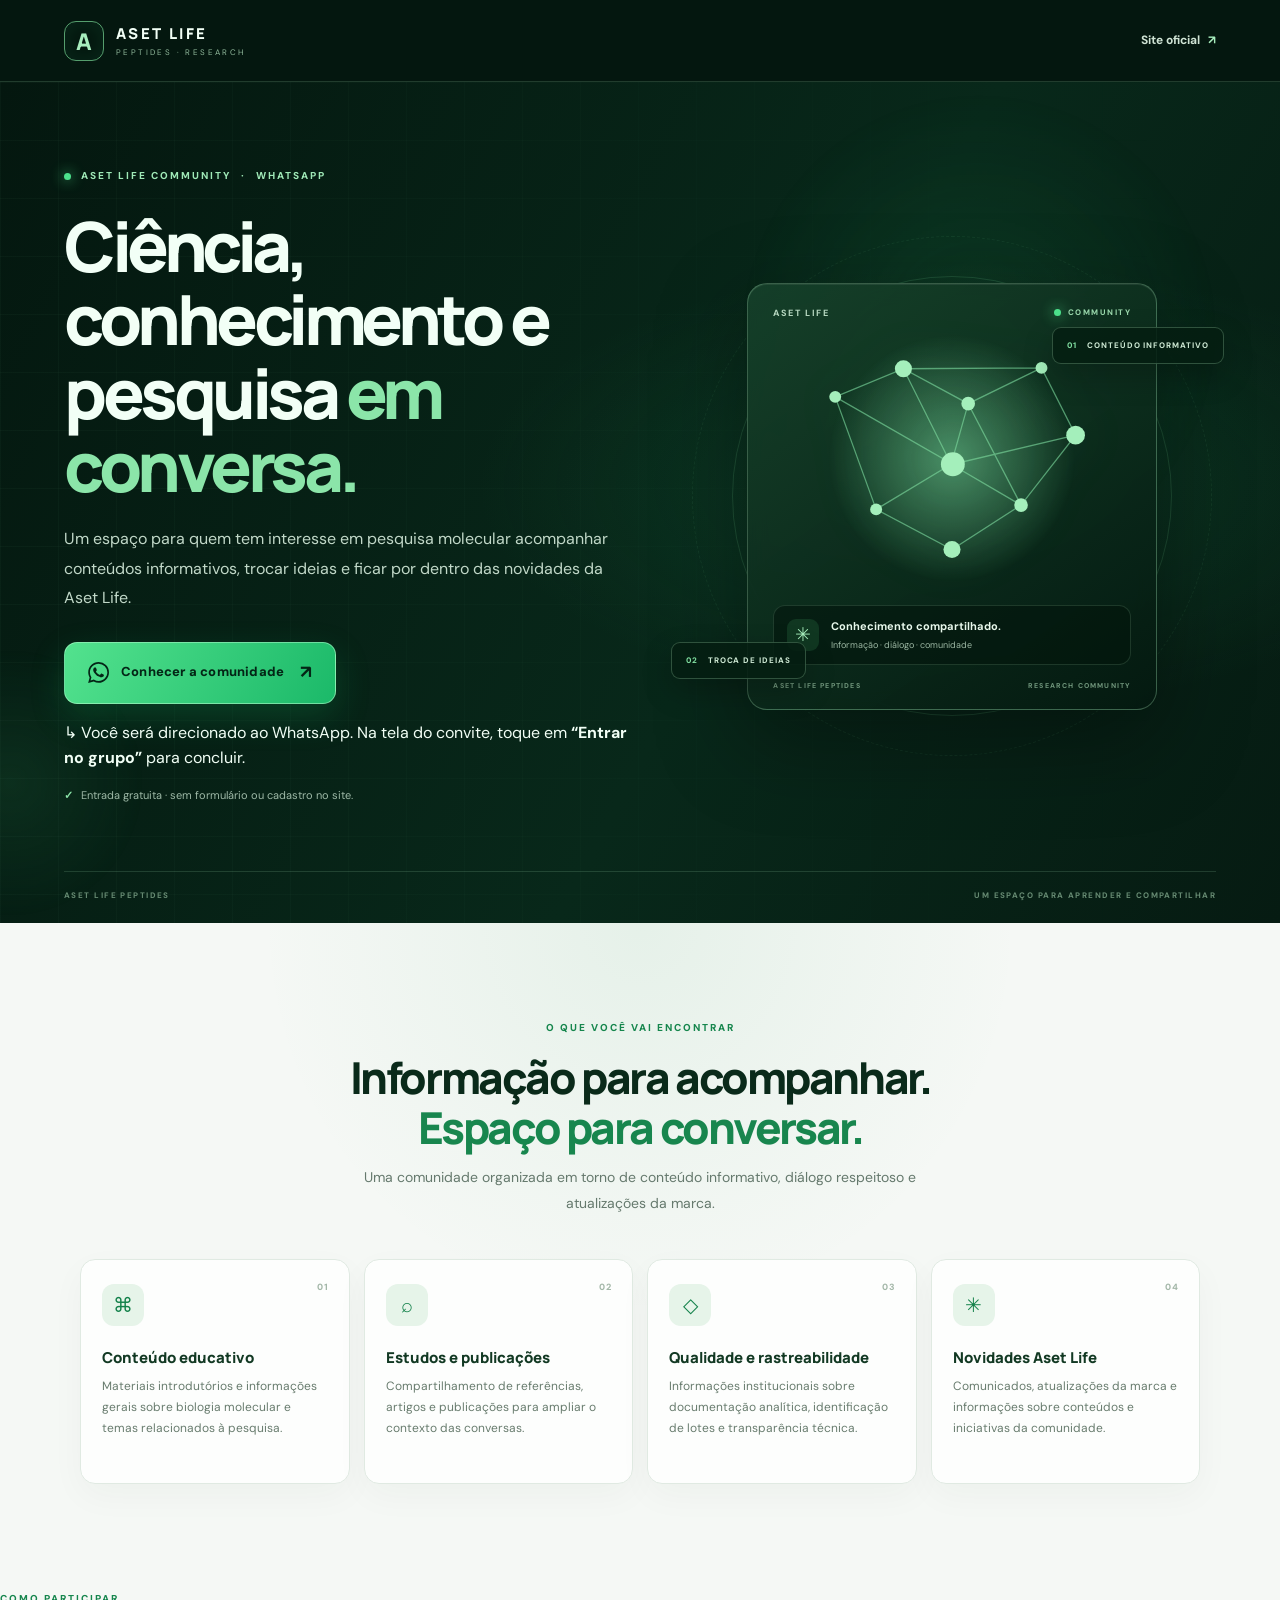
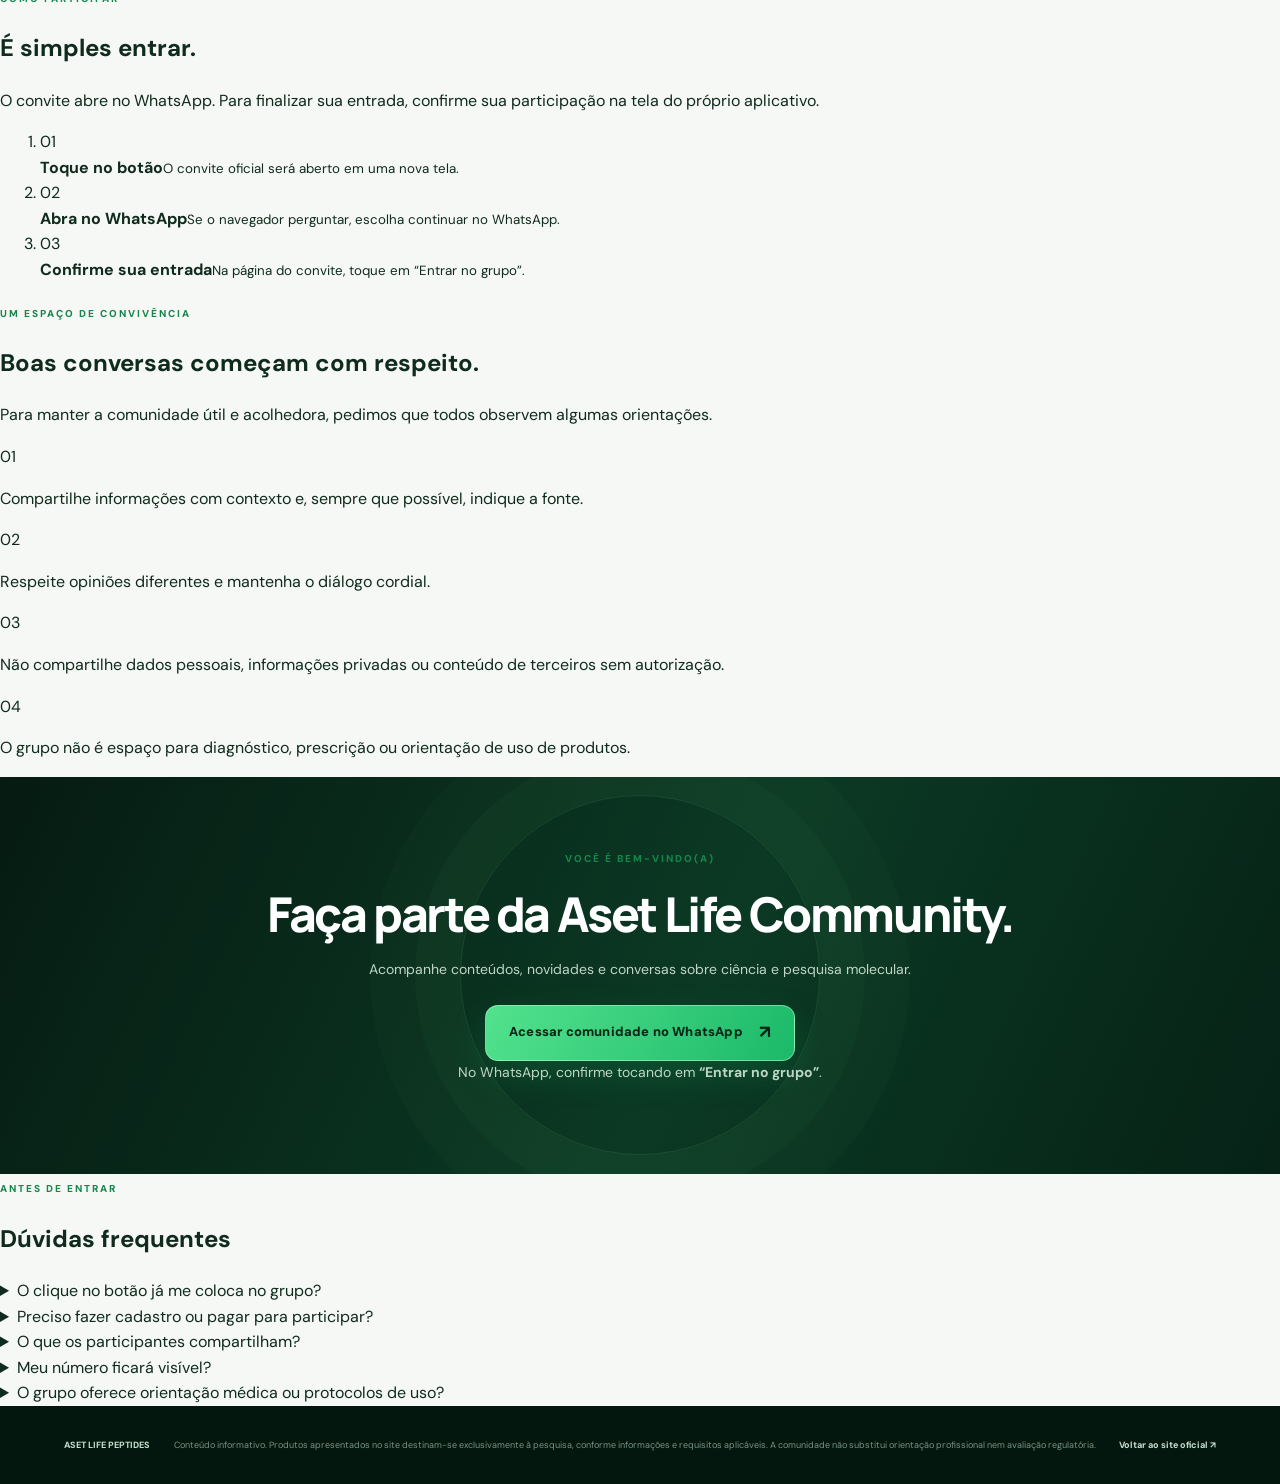
==== grupo/index.html @ fe3d904a "Improve community landing page conversion and tracking" ====
<!doctype html>
<html lang="pt-BR">
<head>
  <meta charset="utf-8">
  <meta name="viewport" content="width=device-width, initial-scale=1, viewport-fit=cover">
  <meta name="theme-color" content="#061b12">
  <meta name="description" content="Participe da Aset Life Community no WhatsApp: conteúdos informativos, conversas sobre pesquisa molecular e novidades institucionais.">
  <meta name="robots" content="index,follow">
  <link rel="canonical" href="https://asetlife.com/grupo/">
  <meta property="og:type" content="website">
  <meta property="og:locale" content="pt_BR">
  <meta property="og:site_name" content="Aset Life Peptides">
  <meta property="og:title" content="Aset Life Community | Ciência e pesquisa em conversa">
  <meta property="og:description" content="Um espaço para acompanhar conteúdos informativos, conversar sobre pesquisa molecular e conhecer as novidades da Aset Life.">
  <meta property="og:url" content="https://asetlife.com/grupo/">
  <meta name="twitter:card" content="summary">
  <title>Aset Life Community | Grupo oficial no WhatsApp</title>
  <link rel="stylesheet" href="../assets/css/group-landing.css?v=cro-2">
  <!-- TikTok Pixel -->
  <script>
  !function (w, d, t) {
    w.TiktokAnalyticsObject=t;var ttq=w[t]=w[t]||[];ttq.methods=["page","track","identify","instances","debug","on","off","once","ready","alias","group","enableCookie","disableCookie","holdConsent","revokeConsent","grantConsent"],ttq.setAndDefer=function(t,e){t[e]=function(){t.push([e].concat(Array.prototype.slice.call(arguments,0)))}};for(var i=0;i<ttq.methods.length;i++)ttq.setAndDefer(ttq,ttq.methods[i]);ttq.instance=function(t){for(var e=ttq._i[t]||[],n=0;n<ttq.methods.length;n++)ttq.setAndDefer(e,ttq.methods[n]);return e},ttq.load=function(e,n){var r="https://analytics.tiktok.com/i18n/pixel/events.js",o=n&&n.partner;ttq._i=ttq._i||{},ttq._i[e]=[],ttq._i[e]._u=r,ttq._t=ttq._t||{},ttq._t[e]=+new Date,ttq._o=ttq._o||{},ttq._o[e]=n||{};n=document.createElement("script");n.type="text/javascript",n.async=!0,n.src=r+"?sdkid="+e+"&lib="+t;e=document.getElementsByTagName("script")[0];e.parentNode.insertBefore(n,e)};
    ttq.load('DBT73U3C77UFHI4PMCQG');
    ttq.page();
  }(window, document, 'ttq');
  </script>
</head>
<body>
  <header class="site-header">
    <a class="brand" href="/" aria-label="Aset Life Peptides — página inicial">
      <span class="brand-symbol" aria-hidden="true">A</span>
      <span class="brand-copy"><strong>ASET LIFE</strong><small>PEPTIDES · RESEARCH</small></span>
    </a>
    <a class="header-link" href="/">Site oficial <span aria-hidden="true">↗</span></a>
  </header>

  <main>
    <section class="hero" aria-labelledby="hero-title">
      <div class="ambient ambient-one" aria-hidden="true"></div>
      <div class="ambient ambient-two" aria-hidden="true"></div>
      <div class="hero-grid">
        <div class="hero-copy">
          <div class="eyebrow"><span class="live-dot" aria-hidden="true"></span> ASET LIFE COMMUNITY <span class="eyebrow-divider">·</span> WHATSAPP</div>
          <h1 id="hero-title">Ciência, conhecimento e pesquisa <em>em conversa.</em></h1>
          <p class="hero-lead">Um espaço para quem tem interesse em pesquisa molecular acompanhar conteúdos informativos, trocar ideias e ficar por dentro das novidades da Aset Life.</p>
          <a class="join-button" href="https://chat.whatsapp.com/CqtXmCy8VZF9S1is3TGZYo" target="_blank" rel="noopener noreferrer" data-whatsapp-cta="hero">
            <svg viewBox="0 0 24 24" aria-hidden="true"><path d="M20.52 3.48A11.8 11.8 0 0 0 12.13 0C5.6 0 .28 5.3.28 11.83c0 2.08.55 4.1 1.6 5.9L.17 24l6.43-1.68a11.9 11.9 0 0 0 5.52 1.4h.01c6.53 0 11.85-5.31 11.85-11.84 0-3.17-1.23-6.15-3.46-8.4ZM12.13 21.7a9.9 9.9 0 0 1-5.04-1.38l-.36-.21-3.81 1 1.02-3.72-.24-.38a9.84 9.84 0 0 1-1.51-5.18c0-5.48 4.46-9.94 9.95-9.94a9.88 9.88 0 0 1 7.04 2.92 9.88 9.88 0 0 1 2.91 7.04c0 5.48-4.46 9.95-9.96 9.95Zm5.46-7.45c-.3-.15-1.78-.88-2.06-.98-.28-.1-.48-.15-.68.15-.2.3-.78.98-.96 1.18-.18.2-.35.22-.65.07-.3-.15-1.27-.47-2.42-1.5-.9-.8-1.5-1.78-1.68-2.08-.17-.3-.02-.46.13-.61.13-.13.3-.35.45-.52.15-.18.2-.3.3-.5.1-.2.05-.38-.03-.53-.08-.15-.68-1.63-.93-2.23-.25-.58-.5-.5-.68-.5h-.58c-.2 0-.53.07-.8.37-.28.3-1.05 1.03-1.05 2.5s1.08 2.9 1.23 3.1c.15.2 2.12 3.24 5.14 4.54.72.31 1.28.5 1.72.64.72.23 1.37.2 1.89.12.58-.09 1.78-.73 2.03-1.43.25-.7.25-1.3.18-1.43-.08-.13-.28-.2-.58-.35Z"/></svg>
            Conhecer a comunidade <span class="button-arrow" aria-hidden="true">↗</span>
          </a>
          <p class="cta-helper"><span aria-hidden="true">↳</span> Você será direcionado ao WhatsApp. Na tela do convite, toque em <strong>“Entrar no grupo”</strong> para concluir.</p>
          <div class="privacy-note"><span aria-hidden="true">✓</span> Entrada gratuita · sem formulário ou cadastro no site.</div>
        </div>
        <div class="hero-art" aria-hidden="true">
          <div class="orbit orbit-a"></div><div class="orbit orbit-b"></div>
          <div class="art-card">
            <div class="art-top"><span>ASET LIFE</span><span class="art-status"><i></i> COMMUNITY</span></div>
            <div class="molecule-art">
              <svg viewBox="0 0 420 330">
                <defs><radialGradient id="glow"><stop offset="0" stop-color="#83e6a7" stop-opacity=".5"/><stop offset="1" stop-color="#83e6a7" stop-opacity="0"/></radialGradient></defs>
                <circle cx="210" cy="160" r="145" fill="url(#glow)"/>
                <g stroke="#7fdba0" stroke-opacity=".62" stroke-width="1.5" fill="none"><path d="M73 88 153 55 229 96 315 54 355 133 291 215 210 267 121 220 73 88M153 55l56 112 20-71 62 119M73 88l138 79 144-34M121 220l88-53 82 48M153 55l162-1"/></g>
                <g fill="#a4efbb"><circle cx="73" cy="88" r="7"/><circle cx="153" cy="55" r="10"/><circle cx="229" cy="96" r="8"/><circle cx="315" cy="54" r="7"/><circle cx="355" cy="133" r="11"/><circle cx="291" cy="215" r="8"/><circle cx="210" cy="267" r="10"/><circle cx="121" cy="220" r="7"/><circle cx="211" cy="167" r="14"/></g>
              </svg>
            </div>
            <div class="art-message"><span class="message-icon">✳</span><div><strong>Conhecimento compartilhado.</strong><small>Informação · diálogo · comunidade</small></div></div>
            <div class="art-footer"><span>ASET LIFE PEPTIDES</span><span>RESEARCH COMMUNITY</span></div>
          </div>
          <div class="floating-tag tag-top"><span>01</span> CONTEÚDO INFORMATIVO</div>
          <div class="floating-tag tag-bottom"><span>02</span> TROCA DE IDEIAS</div>
        </div>
      </div>
      <div class="hero-bottom"><span>ASET LIFE PEPTIDES</span><span>UM ESPAÇO PARA APRENDER E COMPARTILHAR</span></div>
    </section>

    <section class="benefits" id="sobre-comunidade" aria-labelledby="benefits-title">
      <div class="section-heading">
        <span class="section-kicker">O QUE VOCÊ VAI ENCONTRAR</span>
        <h2 id="benefits-title">Informação para acompanhar. <em>Espaço para conversar.</em></h2>
        <p>Uma comunidade organizada em torno de conteúdo informativo, diálogo respeitoso e atualizações da marca.</p>
      </div>
      <div class="benefit-grid">
        <article class="benefit-card"><span class="benefit-number">01</span><div class="benefit-icon" aria-hidden="true">⌘</div><h3>Conteúdo educativo</h3><p>Materiais introdutórios e informações gerais sobre biologia molecular e temas relacionados à pesquisa.</p></article>
        <article class="benefit-card"><span class="benefit-number">02</span><div class="benefit-icon" aria-hidden="true">⌕</div><h3>Estudos e publicações</h3><p>Compartilhamento de referências, artigos e publicações para ampliar o contexto das conversas.</p></article>
        <article class="benefit-card"><span class="benefit-number">03</span><div class="benefit-icon" aria-hidden="true">◇</div><h3>Qualidade e rastreabilidade</h3><p>Informações institucionais sobre documentação analítica, identificação de lotes e transparência técnica.</p></article>
        <article class="benefit-card"><span class="benefit-number">04</span><div class="benefit-icon" aria-hidden="true">✳</div><h3>Novidades Aset Life</h3><p>Comunicados, atualizações da marca e informações sobre conteúdos e iniciativas da comunidade.</p></article>
      </div>
    </section>

    <section class="how-it-works" aria-labelledby="how-title">
      <div class="how-inner">
        <div class="how-copy">
          <span class="section-kicker">COMO PARTICIPAR</span>
          <h2 id="how-title">É simples entrar.</h2>
          <p>O convite abre no WhatsApp. Para finalizar sua entrada, confirme sua participação na tela do próprio aplicativo.</p>
        </div>
        <ol class="steps">
          <li><span>01</span><div><strong>Toque no botão</strong><small>O convite oficial será aberto em uma nova tela.</small></div></li>
          <li><span>02</span><div><strong>Abra no WhatsApp</strong><small>Se o navegador perguntar, escolha continuar no WhatsApp.</small></div></li>
          <li><span>03</span><div><strong>Confirme sua entrada</strong><small>Na página do convite, toque em “Entrar no grupo”.</small></div></li>
        </ol>
      </div>
    </section>

    <section class="community-guidelines" aria-labelledby="guidelines-title">
      <div class="guidelines-heading">
        <span class="section-kicker">UM ESPAÇO DE CONVIVÊNCIA</span>
        <h2 id="guidelines-title">Boas conversas começam com respeito.</h2>
        <p>Para manter a comunidade útil e acolhedora, pedimos que todos observem algumas orientações.</p>
      </div>
      <div class="guideline-list">
        <div><span>01</span><p>Compartilhe informações com contexto e, sempre que possível, indique a fonte.</p></div>
        <div><span>02</span><p>Respeite opiniões diferentes e mantenha o diálogo cordial.</p></div>
        <div><span>03</span><p>Não compartilhe dados pessoais, informações privadas ou conteúdo de terceiros sem autorização.</p></div>
        <div><span>04</span><p>O grupo não é espaço para diagnóstico, prescrição ou orientação de uso de produtos.</p></div>
      </div>
    </section>

    <section class="closing" aria-labelledby="closing-title">
      <div class="closing-orb" aria-hidden="true"></div>
      <div class="closing-content">
        <span class="section-kicker">VOCÊ É BEM-VINDO(A)</span>
        <h2 id="closing-title">Faça parte da Aset Life Community.</h2>
        <p>Acompanhe conteúdos, novidades e conversas sobre ciência e pesquisa molecular.</p>
        <a class="join-button join-button-secondary" href="https://chat.whatsapp.com/CqtXmCy8VZF9S1is3TGZYo" target="_blank" rel="noopener noreferrer" data-whatsapp-cta="closing">Acessar comunidade no WhatsApp <span class="button-arrow" aria-hidden="true">↗</span></a>
        <p class="cta-helper closing-helper">No WhatsApp, confirme tocando em <strong>“Entrar no grupo”</strong>.</p>
      </div>
    </section>

    <section class="faq" aria-labelledby="faq-title">
      <div class="faq-inner">
        <span class="section-kicker">ANTES DE ENTRAR</span>
        <h2 id="faq-title">Dúvidas frequentes</h2>
        <details><summary>O clique no botão já me coloca no grupo?</summary><p>Não. O botão abre o convite no WhatsApp. Para concluir, é necessário tocar em “Entrar no grupo” na tela do convite.</p></details>
        <details><summary>Preciso fazer cadastro ou pagar para participar?</summary><p>Não é necessário preencher formulário nesta página. O acesso ao grupo é gratuito; basta aceitar o convite diretamente no WhatsApp.</p></details>
        <details><summary>O que os participantes compartilham?</summary><p>O grupo é destinado a conteúdos informativos, referências e conversas gerais sobre pesquisa molecular, além de novidades institucionais da Aset Life.</p></details>
        <details><summary>Meu número ficará visível?</summary><p>Em grupos do WhatsApp, seu número de telefone pode ficar visível para outros participantes, conforme o funcionamento e as configurações de privacidade do próprio WhatsApp. Revise suas configurações antes de entrar.</p></details>
        <details><summary>O grupo oferece orientação médica ou protocolos de uso?</summary><p>Não. A comunidade tem finalidade informativa e não oferece diagnóstico, prescrição, recomendação de dose ou orientação para uso humano ou veterinário.</p></details>
      </div>
    </section>
  </main>

  <footer class="site-footer">
    <a class="footer-brand" href="/">ASET LIFE PEPTIDES</a>
    <p>Conteúdo informativo. Produtos apresentados no site destinam-se exclusivamente à pesquisa, conforme informações e requisitos aplicáveis. A comunidade não substitui orientação profissional nem avaliação regulatória.</p>
    <a href="/">Voltar ao site oficial ↗</a>
  </footer>

  <script>
  (function () {
    var communitySection = document.querySelector('.benefits');
    var viewContentSent = false;
    function sendViewContent() {
      if (viewContentSent) return;
      viewContentSent = true;
      if (window.ttq && typeof window.ttq.track === 'function') {
        window.ttq.track('ViewContent', { content_name: 'Aset Life Community', content_type: 'community' });
      }
    }
    if ('IntersectionObserver' in window && communitySection) {
      var observer = new IntersectionObserver(function (entries) {
        if (entries.some(function (entry) { return entry.isIntersecting; })) {
          sendViewContent();
          observer.disconnect();
        }
      }, { threshold: 0.15 });
      observer.observe(communitySection);
    } else {
      sendViewContent();
    }

    document.querySelectorAll('[data-whatsapp-cta]').forEach(function (link) {
      link.addEventListener('click', function () {
        if (window.ttq && typeof window.ttq.track === 'function') {
          var placement = link.getAttribute('data-whatsapp-cta') || 'unknown';
          var data = { content_name: 'Aset Life Community', content_type: 'community', button_placement: placement };
          window.ttq.track('ClickWhatsApp', data);
          window.ttq.track('OutboundWhatsApp', data);
          window.ttq.track('Contact', data);
        }
      });
    });
  }());
  </script>
</body>
</html>
---- assets/css/group-landing.css ----
@import url('https://fonts.googleapis.com/css2?family=DM+Sans:wght@400;500;600;700;800&family=Manrope:wght@400;500;600;700;800&display=swap');
:root{color-scheme:dark;--bg:#061b12;--bg2:#0a2b1c;--green:#38d17e;--mint:#a7edbd;--text:#f2fff6;--muted:#b2cbb9;--line:rgba(166,226,183,.18);--gold:#d6c58d}
*{box-sizing:border-box}html{scroll-behavior:smooth}body{margin:0;background:#f5f8f5;color:#102b1d;font-family:'DM Sans',Arial,sans-serif;line-height:1.6}.site-header{height:82px;padding:0 max(5vw,24px);display:flex;align-items:center;justify-content:space-between;background:#04170f;border-bottom:1px solid var(--line);position:relative;z-index:3}.brand{display:flex;align-items:center;gap:12px;color:#f2fff6;text-decoration:none}.brand-symbol{width:40px;height:40px;display:grid;place-items:center;border:1px solid rgba(130,230,160,.65);border-radius:12px;color:var(--mint);font:800 23px Manrope,sans-serif;box-shadow:inset 0 0 20px rgba(56,209,126,.1)}.brand-copy strong{display:block;font:800 15px Manrope,sans-serif;letter-spacing:.16em}.brand-copy small{display:block;margin-top:2px;color:#91b99c;font-size:8px;letter-spacing:.3em}.header-link{color:#d0e4d5;text-decoration:none;font-size:12px;font-weight:700}.header-link span{color:var(--mint);margin-left:5px}.hero{position:relative;overflow:hidden;background:radial-gradient(ellipse at 76% 48%,rgba(25,112,68,.26),transparent 36%),linear-gradient(118deg,#04170f 0%,#08281a 58%,#061b12 100%);color:var(--text);padding:74px max(5vw,24px) 22px;isolation:isolate}.hero:before{content:"";position:absolute;inset:0;background-image:linear-gradient(rgba(148,222,170,.035) 1px,transparent 1px),linear-gradient(90deg,rgba(148,222,170,.035) 1px,transparent 1px);background-size:58px 58px;mask-image:linear-gradient(90deg,black,transparent 95%);z-index:-1}.ambient{position:absolute;border-radius:50%;filter:blur(1px);pointer-events:none;z-index:-1}.ambient-one{width:500px;height:500px;right:4%;top:0;background:radial-gradient(circle,rgba(43,183,104,.12),transparent 68%)}.ambient-two{width:280px;height:280px;left:-130px;bottom:0;background:radial-gradient(circle,rgba(62,177,110,.12),transparent 68%)}.hero-grid{width:min(1180px,100%);margin:auto;display:grid;grid-template-columns:1.05fr .95fr;gap:42px;align-items:center;min-height:535px}.hero-copy{padding:12px 0 32px;max-width:630px}.eyebrow,.section-kicker{font-size:10px;font-weight:800;letter-spacing:.2em;color:#9fe9b7}.eyebrow{display:flex;align-items:center;gap:10px}.live-dot,.art-status i{width:7px;height:7px;border-radius:50%;background:#4de18c;box-shadow:0 0 13px #4de18c}.hero h1{font:800 clamp(43px,5.4vw,70px)/1.06 Manrope,sans-serif;letter-spacing:-.065em;margin:25px 0 22px;max-width:650px}.hero h1 em,.section-heading h2 em{color:#8be5a9;font-style:normal}.hero-lead{max-width:570px;color:#c1d8c8;font-size:16px;line-height:1.85;margin:0 0 29px}.join-button{display:inline-flex;align-items:center;justify-content:center;gap:12px;min-height:62px;padding:0 23px;border:1px solid rgba(190,255,211,.5);border-radius:13px;background:linear-gradient(120deg,#53e28e,#1bb969);box-shadow:0 13px 34px rgba(17,179,95,.22);color:#042516;text-decoration:none;font-size:13px;font-weight:800;letter-spacing:.015em;transition:transform .2s,box-shadow .2s}.join-button:hover{transform:translateY(-3px);box-shadow:0 17px 40px rgba(17,179,95,.32)}.join-button svg{width:21px;height:21px;fill:currentColor}.button-arrow{font-size:18px;margin-left:4px}.privacy-note{display:flex;align-items:center;gap:8px;color:#9eb9a7;font-size:11px;margin-top:15px}.privacy-note span{color:#8be5a9;font-weight:900}.hero-proof{display:flex;align-items:center;gap:12px;margin-top:56px;color:#789a83;font-size:9px;font-weight:800;letter-spacing:.2em}.proof-line{width:34px;height:1px;background:#5cc984}.hero-art{position:relative;min-height:475px;display:grid;place-items:center}.art-card{position:relative;width:min(410px,90%);min-height:405px;padding:22px 25px 18px;border:1px solid rgba(166,226,183,.3);border-radius:20px;background:linear-gradient(145deg,rgba(23,66,43,.88),rgba(4,25,16,.94));box-shadow:0 30px 90px rgba(0,0,0,.35),inset 0 1px rgba(255,255,255,.07);backdrop-filter:blur(10px);z-index:1}.art-top,.art-footer{display:flex;align-items:center;justify-content:space-between;color:#b5d6bf;font-size:9px;font-weight:800;letter-spacing:.17em}.art-status{display:flex;align-items:center;gap:7px;color:#9bd9ad;font-size:8px}.art-status i{display:inline-block}.molecule-art{height:285px;display:grid;place-items:center}.molecule-art svg{width:100%;height:100%;filter:drop-shadow(0 0 25px rgba(100,225,148,.12))}.art-message{display:flex;align-items:center;gap:12px;padding:12px 13px;border:1px solid rgba(163,225,180,.16);border-radius:12px;background:rgba(3,20,12,.55)}.message-icon{width:32px;height:32px;display:grid;place-items:center;border-radius:9px;background:rgba(82,211,128,.14);color:#a5edbc;font-size:19px}.art-message strong,.art-message small{display:block}.art-message strong{font-size:11px;color:#e8f8ec}.art-message small{font-size:9px;color:#9cb8a4;margin-top:2px}.art-footer{padding-top:15px;font-size:7px;color:#6f957b}.orbit{position:absolute;border:1px solid rgba(125,222,157,.16);border-radius:50%;aspect-ratio:1}.orbit-a{width:440px}.orbit-b{width:520px;border-style:dashed;opacity:.5}.floating-tag{position:absolute;z-index:2;padding:11px 14px;border:1px solid rgba(175,236,192,.25);border-radius:9px;background:rgba(5,30,18,.88);box-shadow:0 12px 30px rgba(0,0,0,.22);color:#cce7d2;font-size:8px;font-weight:800;letter-spacing:.12em}.floating-tag span{color:#81dfa1;margin-right:7px}.tag-top{top:68px;right:-8px}.tag-bottom{bottom:55px;left:-18px}.hero-bottom{width:min(1180px,100%);margin:34px auto 0;padding:17px 0 0;border-top:1px solid rgba(166,226,183,.16);display:flex;justify-content:space-between;color:#668a72;font-size:8px;font-weight:800;letter-spacing:.18em}.benefits{padding:90px 24px 100px;background:radial-gradient(ellipse at 50% 0,rgba(48,156,91,.08),transparent 42%),#f5f8f5}.section-heading{text-align:center;max-width:720px;margin:0 auto 43px}.section-kicker{color:#16864d}.section-heading h2{font:800 clamp(30px,4vw,44px)/1.14 Manrope,sans-serif;letter-spacing:-.055em;color:#0a2a1a;margin:13px 0}.section-heading h2 em{color:#18864e}.section-heading p{max-width:580px;margin:0 auto;color:#65796d;font-size:14px;line-height:1.8}.benefit-grid{width:min(1120px,100%);margin:auto;display:grid;grid-template-columns:repeat(4,1fr);gap:14px}.benefit-card{position:relative;min-height:225px;padding:24px 21px;border:1px solid #e0eae2;border-radius:15px;background:rgba(255,255,255,.85);box-shadow:0 12px 35px rgba(15,54,29,.035);transition:transform .2s,border-color .2s}.benefit-card:hover{transform:translateY(-4px);border-color:#b8d9c1}.benefit-number{position:absolute;top:20px;right:20px;color:#a3b7a8;font-size:9px;font-weight:800;letter-spacing:.1em}.benefit-icon{width:42px;height:42px;display:grid;place-items:center;border-radius:12px;background:#e6f4e9;color:#13814a;font-size:20px}.benefit-card h3{font:800 15px Manrope,sans-serif;color:#123923;margin:21px 0 8px}.benefit-card p{margin:0;color:#687c6e;font-size:12px;line-height:1.75}.closing{position:relative;overflow:hidden;padding:67px 24px;background:linear-gradient(115deg,#061b12,#0b3924 55%,#062216);text-align:center;color:#fff}.closing-orb{position:absolute;width:360px;height:360px;left:50%;top:50%;transform:translate(-50%,-50%);border:1px solid rgba(138,224,162,.13);border-radius:50%;box-shadow:0 0 0 45px rgba(138,224,162,.025),0 0 0 90px rgba(138,224,162,.018)}.closing-content{position:relative;z-index:1}.closing h2{font:800 clamp(34px,4vw,48px) Manrope,sans-serif;letter-spacing:-.05em;margin:12px 0}.closing p{color:#bfd6c5;margin:0 0 24px;font-size:14px}.join-button-secondary{min-height:56px}.site-footer{padding:23px max(5vw,24px);display:flex;align-items:center;justify-content:space-between;gap:20px;background:#04170f;color:#789481;font-size:9px}.site-footer a{color:#c1dfca;text-decoration:none;font-weight:800;white-space:nowrap}.site-footer span{max-width:700px;text-align:center;line-height:1.6}
@media(max-width:900px){.hero-grid{grid-template-columns:1fr;gap:5px}.hero-copy{max-width:720px;margin:auto;text-align:center;padding-bottom:0}.eyebrow,.hero-proof,.privacy-note{justify-content:center}.hero h1,.hero-lead{margin-left:auto;margin-right:auto}.hero-art{min-height:420px}.tag-top{right:3%}.tag-bottom{left:3%}.benefit-grid{grid-template-columns:repeat(2,1fr)}}
@media(max-width:560px){.site-header{height:70px;padding:0 18px}.brand-symbol{width:35px;height:35px}.brand-copy strong{font-size:12px}.brand-copy small{font-size:7px}.header-link{font-size:10px}.hero{padding:52px 20px 18px}.hero-grid{min-height:unset}.hero h1{font-size:43px;margin-top:20px}.hero-lead{font-size:14px}.join-button{width:100%;min-height:60px;padding:0 12px;font-size:11px;gap:8px}.hero-proof{margin-top:35px;font-size:8px}.hero-art{min-height:360px;margin-top:10px}.art-card{width:min(350px,94%);min-height:360px;padding:18px}.molecule-art{height:240px}.orbit-a{width:350px}.orbit-b{width:410px}.floating-tag{font-size:7px;padding:9px 10px}.tag-top{top:25px}.tag-bottom{bottom:15px}.hero-bottom{font-size:7px;gap:10px;line-height:1.5}.benefits{padding:65px 18px}.section-heading h2{font-size:31px}.benefit-grid{grid-template-columns:1fr;gap:10px}.benefit-card{min-height:unset;padding:20px}.benefit-card h3{margin-top:15px}.closing{padding:58px 20px}.site-footer{flex-direction:column;text-align:center;gap:12px}.site-footer span{order:3}.site-footer a:last-child{order:2}}
@media(prefers-reduced-motion:reduce){*,*::before,*::after{scroll-behavior:auto!important;transition:none!important}}
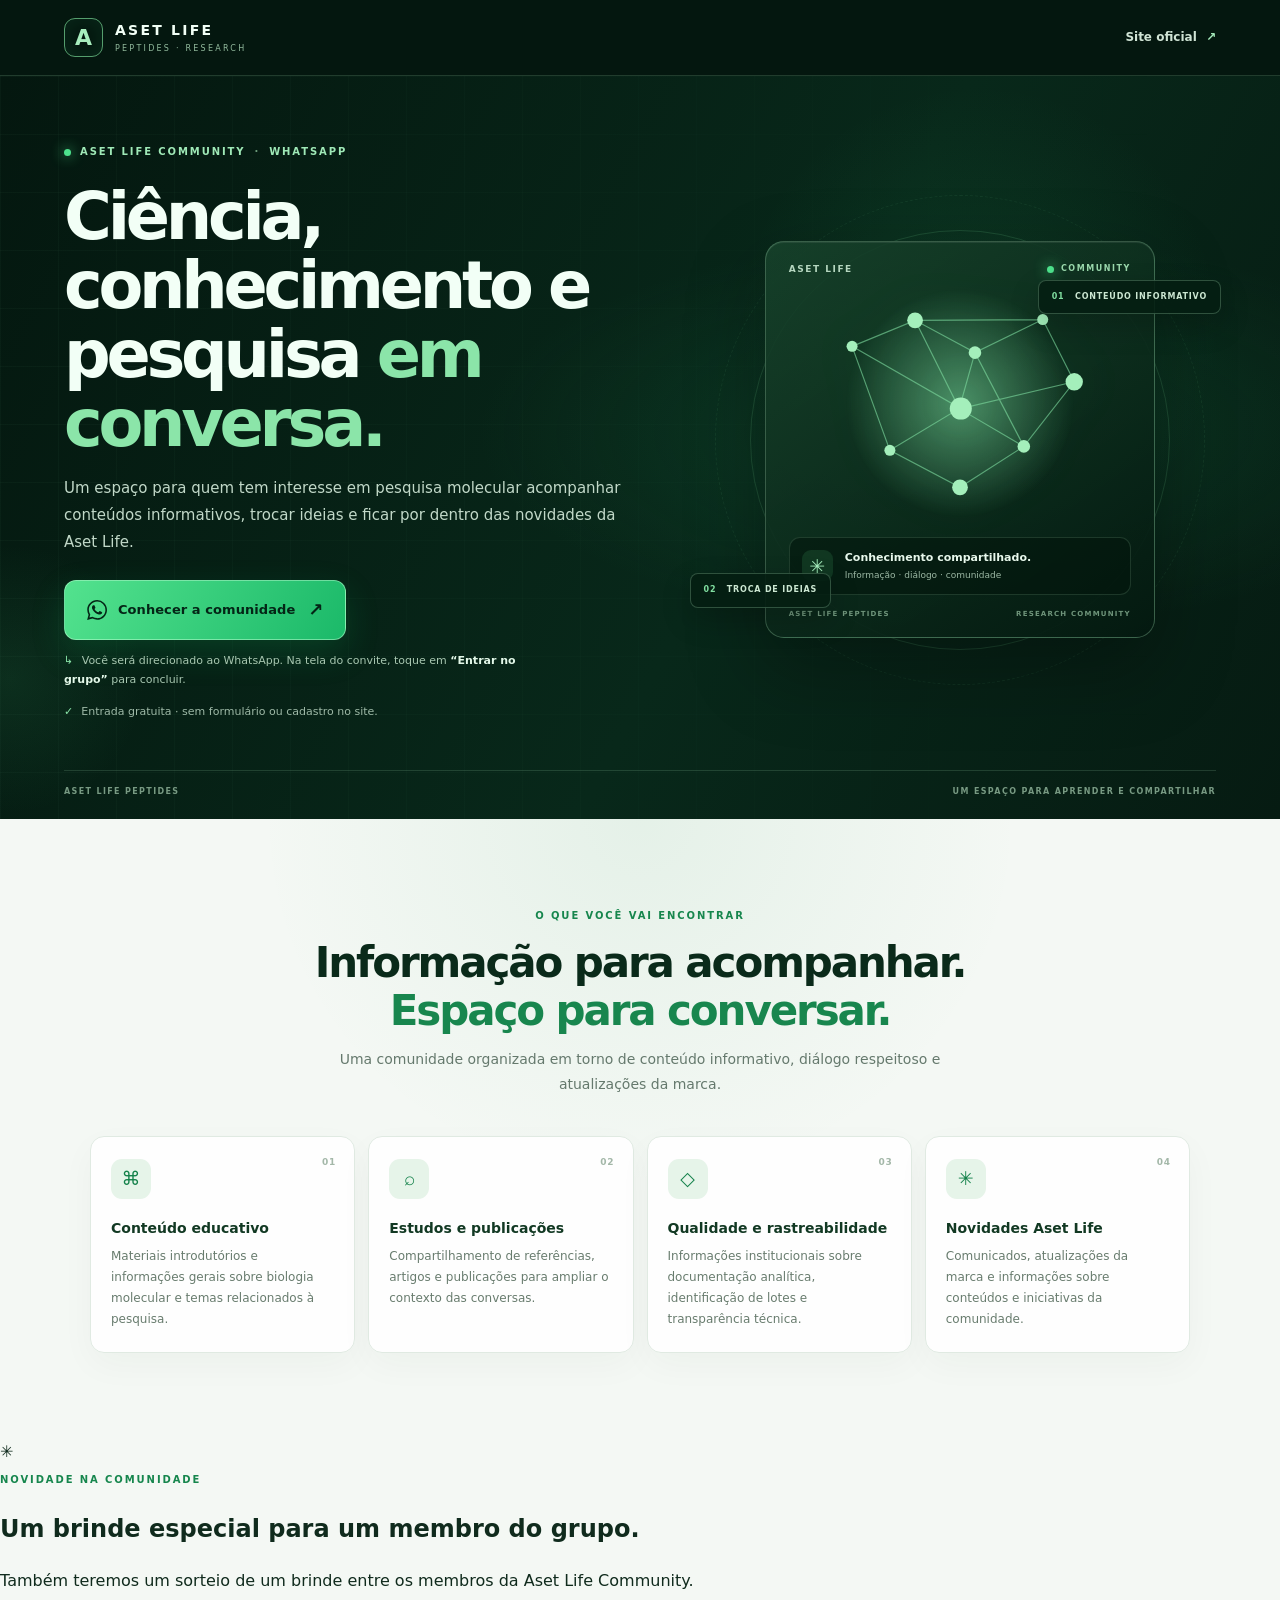
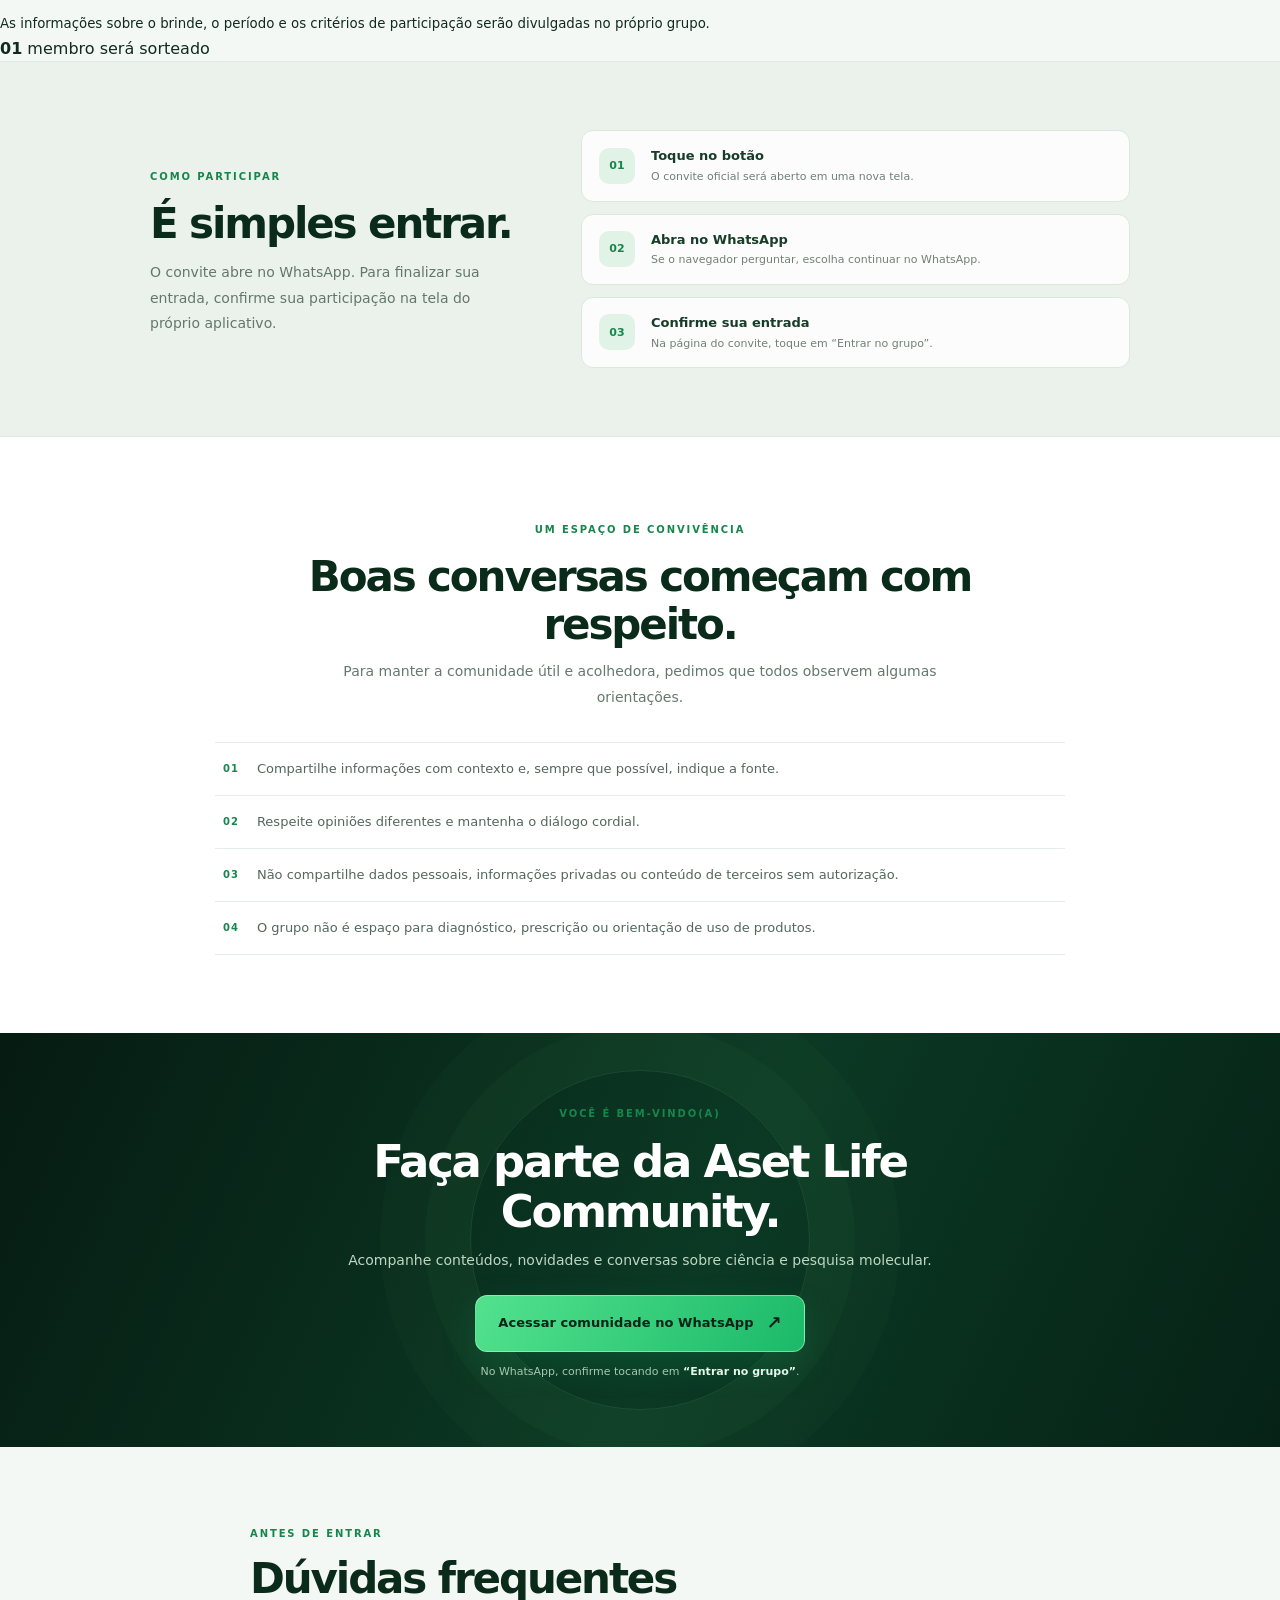
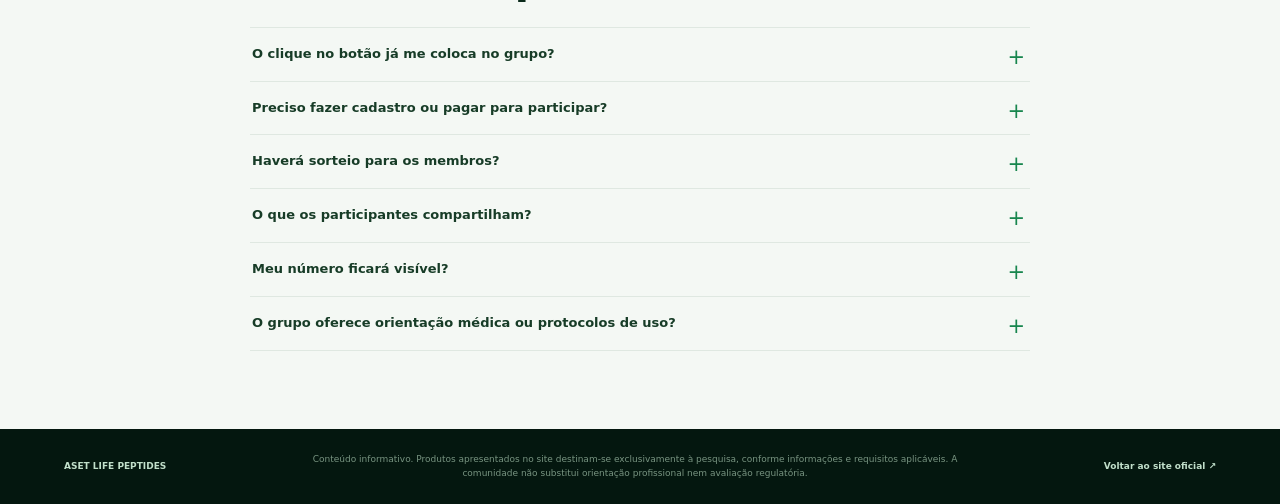
==== commit 4b021b34: "Add community giveaway announcement" ====
--- a/grupo/index.html
+++ b/grupo/index.html
@@ -86,6 +86,22 @@
       </div>
     </section>
 
+    <section class="giveaway" aria-labelledby="giveaway-title">
+      <div class="giveaway-inner">
+        <div class="giveaway-symbol" aria-hidden="true">✳</div>
+        <div class="giveaway-copy">
+          <span class="section-kicker">NOVIDADE NA COMUNIDADE</span>
+          <h2 id="giveaway-title">Um brinde especial para um membro do grupo.</h2>
+          <p>Também teremos um sorteio de um brinde entre os membros da Aset Life Community.</p>
+          <small>As informações sobre o brinde, o período e os critérios de participação serão divulgadas no próprio grupo.</small>
+        </div>
+        <div class="giveaway-highlight">
+          <strong>01</strong>
+          <span>membro será sorteado</span>
+        </div>
+      </div>
+    </section>
+
     <section class="how-it-works" aria-labelledby="how-title">
       <div class="how-inner">
         <div class="how-copy">
@@ -132,6 +148,7 @@
         <h2 id="faq-title">Dúvidas frequentes</h2>
         <details><summary>O clique no botão já me coloca no grupo?</summary><p>Não. O botão abre o convite no WhatsApp. Para concluir, é necessário tocar em “Entrar no grupo” na tela do convite.</p></details>
         <details><summary>Preciso fazer cadastro ou pagar para participar?</summary><p>Não é necessário preencher formulário nesta página. O acesso ao grupo é gratuito; basta aceitar o convite diretamente no WhatsApp.</p></details>
+        <details><summary>Haverá sorteio para os membros?</summary><p>Sim. Teremos um sorteio de um brinde para um membro do grupo. As informações sobre o brinde, o período e os critérios de participação serão divulgadas na comunidade.</p></details>
         <details><summary>O que os participantes compartilham?</summary><p>O grupo é destinado a conteúdos informativos, referências e conversas gerais sobre pesquisa molecular, além de novidades institucionais da Aset Life.</p></details>
         <details><summary>Meu número ficará visível?</summary><p>Em grupos do WhatsApp, seu número de telefone pode ficar visível para outros participantes, conforme o funcionamento e as configurações de privacidade do próprio WhatsApp. Revise suas configurações antes de entrar.</p></details>
         <details><summary>O grupo oferece orientação médica ou protocolos de uso?</summary><p>Não. A comunidade tem finalidade informativa e não oferece diagnóstico, prescrição, recomendação de dose ou orientação para uso humano ou veterinário.</p></details>
--- a/assets/css/group-landing.css
+++ b/assets/css/group-landing.css
@@ -1,6 +1,111 @@
-@import url('https://fonts.googleapis.com/css2?family=DM+Sans:wght@400;500;600;700;800&family=Manrope:wght@400;500;600;700;800&display=swap');
-:root{color-scheme:dark;--bg:#061b12;--bg2:#0a2b1c;--green:#38d17e;--mint:#a7edbd;--text:#f2fff6;--muted:#b2cbb9;--line:rgba(166,226,183,.18);--gold:#d6c58d}
-*{box-sizing:border-box}html{scroll-behavior:smooth}body{margin:0;background:#f5f8f5;color:#102b1d;font-family:'DM Sans',Arial,sans-serif;line-height:1.6}.site-header{height:82px;padding:0 max(5vw,24px);display:flex;align-items:center;justify-content:space-between;background:#04170f;border-bottom:1px solid var(--line);position:relative;z-index:3}.brand{display:flex;align-items:center;gap:12px;color:#f2fff6;text-decoration:none}.brand-symbol{width:40px;height:40px;display:grid;place-items:center;border:1px solid rgba(130,230,160,.65);border-radius:12px;color:var(--mint);font:800 23px Manrope,sans-serif;box-shadow:inset 0 0 20px rgba(56,209,126,.1)}.brand-copy strong{display:block;font:800 15px Manrope,sans-serif;letter-spacing:.16em}.brand-copy small{display:block;margin-top:2px;color:#91b99c;font-size:8px;letter-spacing:.3em}.header-link{color:#d0e4d5;text-decoration:none;font-size:12px;font-weight:700}.header-link span{color:var(--mint);margin-left:5px}.hero{position:relative;overflow:hidden;background:radial-gradient(ellipse at 76% 48%,rgba(25,112,68,.26),transparent 36%),linear-gradient(118deg,#04170f 0%,#08281a 58%,#061b12 100%);color:var(--text);padding:74px max(5vw,24px) 22px;isolation:isolate}.hero:before{content:"";position:absolute;inset:0;background-image:linear-gradient(rgba(148,222,170,.035) 1px,transparent 1px),linear-gradient(90deg,rgba(148,222,170,.035) 1px,transparent 1px);background-size:58px 58px;mask-image:linear-gradient(90deg,black,transparent 95%);z-index:-1}.ambient{position:absolute;border-radius:50%;filter:blur(1px);pointer-events:none;z-index:-1}.ambient-one{width:500px;height:500px;right:4%;top:0;background:radial-gradient(circle,rgba(43,183,104,.12),transparent 68%)}.ambient-two{width:280px;height:280px;left:-130px;bottom:0;background:radial-gradient(circle,rgba(62,177,110,.12),transparent 68%)}.hero-grid{width:min(1180px,100%);margin:auto;display:grid;grid-template-columns:1.05fr .95fr;gap:42px;align-items:center;min-height:535px}.hero-copy{padding:12px 0 32px;max-width:630px}.eyebrow,.section-kicker{font-size:10px;font-weight:800;letter-spacing:.2em;color:#9fe9b7}.eyebrow{display:flex;align-items:center;gap:10px}.live-dot,.art-status i{width:7px;height:7px;border-radius:50%;background:#4de18c;box-shadow:0 0 13px #4de18c}.hero h1{font:800 clamp(43px,5.4vw,70px)/1.06 Manrope,sans-serif;letter-spacing:-.065em;margin:25px 0 22px;max-width:650px}.hero h1 em,.section-heading h2 em{color:#8be5a9;font-style:normal}.hero-lead{max-width:570px;color:#c1d8c8;font-size:16px;line-height:1.85;margin:0 0 29px}.join-button{display:inline-flex;align-items:center;justify-content:center;gap:12px;min-height:62px;padding:0 23px;border:1px solid rgba(190,255,211,.5);border-radius:13px;background:linear-gradient(120deg,#53e28e,#1bb969);box-shadow:0 13px 34px rgba(17,179,95,.22);color:#042516;text-decoration:none;font-size:13px;font-weight:800;letter-spacing:.015em;transition:transform .2s,box-shadow .2s}.join-button:hover{transform:translateY(-3px);box-shadow:0 17px 40px rgba(17,179,95,.32)}.join-button svg{width:21px;height:21px;fill:currentColor}.button-arrow{font-size:18px;margin-left:4px}.privacy-note{display:flex;align-items:center;gap:8px;color:#9eb9a7;font-size:11px;margin-top:15px}.privacy-note span{color:#8be5a9;font-weight:900}.hero-proof{display:flex;align-items:center;gap:12px;margin-top:56px;color:#789a83;font-size:9px;font-weight:800;letter-spacing:.2em}.proof-line{width:34px;height:1px;background:#5cc984}.hero-art{position:relative;min-height:475px;display:grid;place-items:center}.art-card{position:relative;width:min(410px,90%);min-height:405px;padding:22px 25px 18px;border:1px solid rgba(166,226,183,.3);border-radius:20px;background:linear-gradient(145deg,rgba(23,66,43,.88),rgba(4,25,16,.94));box-shadow:0 30px 90px rgba(0,0,0,.35),inset 0 1px rgba(255,255,255,.07);backdrop-filter:blur(10px);z-index:1}.art-top,.art-footer{display:flex;align-items:center;justify-content:space-between;color:#b5d6bf;font-size:9px;font-weight:800;letter-spacing:.17em}.art-status{display:flex;align-items:center;gap:7px;color:#9bd9ad;font-size:8px}.art-status i{display:inline-block}.molecule-art{height:285px;display:grid;place-items:center}.molecule-art svg{width:100%;height:100%;filter:drop-shadow(0 0 25px rgba(100,225,148,.12))}.art-message{display:flex;align-items:center;gap:12px;padding:12px 13px;border:1px solid rgba(163,225,180,.16);border-radius:12px;background:rgba(3,20,12,.55)}.message-icon{width:32px;height:32px;display:grid;place-items:center;border-radius:9px;background:rgba(82,211,128,.14);color:#a5edbc;font-size:19px}.art-message strong,.art-message small{display:block}.art-message strong{font-size:11px;color:#e8f8ec}.art-message small{font-size:9px;color:#9cb8a4;margin-top:2px}.art-footer{padding-top:15px;font-size:7px;color:#6f957b}.orbit{position:absolute;border:1px solid rgba(125,222,157,.16);border-radius:50%;aspect-ratio:1}.orbit-a{width:440px}.orbit-b{width:520px;border-style:dashed;opacity:.5}.floating-tag{position:absolute;z-index:2;padding:11px 14px;border:1px solid rgba(175,236,192,.25);border-radius:9px;background:rgba(5,30,18,.88);box-shadow:0 12px 30px rgba(0,0,0,.22);color:#cce7d2;font-size:8px;font-weight:800;letter-spacing:.12em}.floating-tag span{color:#81dfa1;margin-right:7px}.tag-top{top:68px;right:-8px}.tag-bottom{bottom:55px;left:-18px}.hero-bottom{width:min(1180px,100%);margin:34px auto 0;padding:17px 0 0;border-top:1px solid rgba(166,226,183,.16);display:flex;justify-content:space-between;color:#668a72;font-size:8px;font-weight:800;letter-spacing:.18em}.benefits{padding:90px 24px 100px;background:radial-gradient(ellipse at 50% 0,rgba(48,156,91,.08),transparent 42%),#f5f8f5}.section-heading{text-align:center;max-width:720px;margin:0 auto 43px}.section-kicker{color:#16864d}.section-heading h2{font:800 clamp(30px,4vw,44px)/1.14 Manrope,sans-serif;letter-spacing:-.055em;color:#0a2a1a;margin:13px 0}.section-heading h2 em{color:#18864e}.section-heading p{max-width:580px;margin:0 auto;color:#65796d;font-size:14px;line-height:1.8}.benefit-grid{width:min(1120px,100%);margin:auto;display:grid;grid-template-columns:repeat(4,1fr);gap:14px}.benefit-card{position:relative;min-height:225px;padding:24px 21px;border:1px solid #e0eae2;border-radius:15px;background:rgba(255,255,255,.85);box-shadow:0 12px 35px rgba(15,54,29,.035);transition:transform .2s,border-color .2s}.benefit-card:hover{transform:translateY(-4px);border-color:#b8d9c1}.benefit-number{position:absolute;top:20px;right:20px;color:#a3b7a8;font-size:9px;font-weight:800;letter-spacing:.1em}.benefit-icon{width:42px;height:42px;display:grid;place-items:center;border-radius:12px;background:#e6f4e9;color:#13814a;font-size:20px}.benefit-card h3{font:800 15px Manrope,sans-serif;color:#123923;margin:21px 0 8px}.benefit-card p{margin:0;color:#687c6e;font-size:12px;line-height:1.75}.closing{position:relative;overflow:hidden;padding:67px 24px;background:linear-gradient(115deg,#061b12,#0b3924 55%,#062216);text-align:center;color:#fff}.closing-orb{position:absolute;width:360px;height:360px;left:50%;top:50%;transform:translate(-50%,-50%);border:1px solid rgba(138,224,162,.13);border-radius:50%;box-shadow:0 0 0 45px rgba(138,224,162,.025),0 0 0 90px rgba(138,224,162,.018)}.closing-content{position:relative;z-index:1}.closing h2{font:800 clamp(34px,4vw,48px) Manrope,sans-serif;letter-spacing:-.05em;margin:12px 0}.closing p{color:#bfd6c5;margin:0 0 24px;font-size:14px}.join-button-secondary{min-height:56px}.site-footer{padding:23px max(5vw,24px);display:flex;align-items:center;justify-content:space-between;gap:20px;background:#04170f;color:#789481;font-size:9px}.site-footer a{color:#c1dfca;text-decoration:none;font-weight:800;white-space:nowrap}.site-footer span{max-width:700px;text-align:center;line-height:1.6}
-@media(max-width:900px){.hero-grid{grid-template-columns:1fr;gap:5px}.hero-copy{max-width:720px;margin:auto;text-align:center;padding-bottom:0}.eyebrow,.hero-proof,.privacy-note{justify-content:center}.hero h1,.hero-lead{margin-left:auto;margin-right:auto}.hero-art{min-height:420px}.tag-top{right:3%}.tag-bottom{left:3%}.benefit-grid{grid-template-columns:repeat(2,1fr)}}
-@media(max-width:560px){.site-header{height:70px;padding:0 18px}.brand-symbol{width:35px;height:35px}.brand-copy strong{font-size:12px}.brand-copy small{font-size:7px}.header-link{font-size:10px}.hero{padding:52px 20px 18px}.hero-grid{min-height:unset}.hero h1{font-size:43px;margin-top:20px}.hero-lead{font-size:14px}.join-button{width:100%;min-height:60px;padding:0 12px;font-size:11px;gap:8px}.hero-proof{margin-top:35px;font-size:8px}.hero-art{min-height:360px;margin-top:10px}.art-card{width:min(350px,94%);min-height:360px;padding:18px}.molecule-art{height:240px}.orbit-a{width:350px}.orbit-b{width:410px}.floating-tag{font-size:7px;padding:9px 10px}.tag-top{top:25px}.tag-bottom{bottom:15px}.hero-bottom{font-size:7px;gap:10px;line-height:1.5}.benefits{padding:65px 18px}.section-heading h2{font-size:31px}.benefit-grid{grid-template-columns:1fr;gap:10px}.benefit-card{min-height:unset;padding:20px}.benefit-card h3{margin-top:15px}.closing{padding:58px 20px}.site-footer{flex-direction:column;text-align:center;gap:12px}.site-footer span{order:3}.site-footer a:last-child{order:2}}
+:root{color-scheme:dark;--bg:#061b12;--bg2:#0a2b1c;--green:#38d17e;--mint:#a7edbd;--text:#f2fff6;--muted:#b2cbb9;--line:rgba(166,226,183,.18);--ink:#102b1d;--soft:#f4f8f4}
+*{box-sizing:border-box}
+html{scroll-behavior:smooth;scroll-padding-top:24px}
+body{margin:0;background:var(--soft);color:var(--ink);font-family:Inter,ui-sans-serif,system-ui,-apple-system,BlinkMacSystemFont,"Segoe UI",sans-serif;line-height:1.6;-webkit-font-smoothing:antialiased;text-rendering:optimizeLegibility}
+a{-webkit-tap-highlight-color:transparent}
+.site-header{height:76px;padding:0 max(5vw,24px);display:flex;align-items:center;justify-content:space-between;background:#04170f;border-bottom:1px solid var(--line);position:relative;z-index:3}
+.brand{display:flex;align-items:center;gap:12px;color:#f2fff6;text-decoration:none}
+.brand-symbol{width:39px;height:39px;display:grid;place-items:center;border:1px solid rgba(130,230,160,.65);border-radius:11px;color:var(--mint);font:800 22px ui-sans-serif,system-ui,sans-serif;box-shadow:inset 0 0 20px rgba(56,209,126,.1)}
+.brand-copy strong,.brand-copy small{display:block}
+.brand-copy strong{font-size:14px;font-weight:800;letter-spacing:.16em}
+.brand-copy small{margin-top:2px;color:#91b99c;font-size:8px;letter-spacing:.28em}
+.header-link{color:#d0e4d5;text-decoration:none;font-size:12px;font-weight:700;padding:10px 0}
+.header-link span{color:var(--mint);margin-left:5px}
+.hero{position:relative;overflow:hidden;background:radial-gradient(ellipse at 76% 48%,rgba(25,112,68,.26),transparent 36%),linear-gradient(118deg,#04170f 0%,#08281a 58%,#061b12 100%);color:var(--text);padding:58px max(5vw,24px) 20px;isolation:isolate}
+.hero:before{content:"";position:absolute;inset:0;background-image:linear-gradient(rgba(148,222,170,.035) 1px,transparent 1px),linear-gradient(90deg,rgba(148,222,170,.035) 1px,transparent 1px);background-size:58px 58px;mask-image:linear-gradient(90deg,black,transparent 95%);z-index:-1}
+.ambient{position:absolute;border-radius:50%;pointer-events:none;z-index:-1}
+.ambient-one{width:500px;height:500px;right:4%;top:0;background:radial-gradient(circle,rgba(43,183,104,.12),transparent 68%)}
+.ambient-two{width:280px;height:280px;left:-130px;bottom:0;background:radial-gradient(circle,rgba(62,177,110,.12),transparent 68%)}
+.hero-grid{width:min(1160px,100%);margin:auto;display:grid;grid-template-columns:1.08fr .92fr;gap:38px;align-items:center;min-height:490px}
+.hero-copy{padding:10px 0 25px;max-width:650px}
+.eyebrow,.section-kicker{font-size:10px;font-weight:800;letter-spacing:.19em;color:#9fe9b7}
+.eyebrow{display:flex;align-items:center;gap:9px}
+.live-dot,.art-status i{width:7px;height:7px;border-radius:50%;background:#4de18c;box-shadow:0 0 13px #4de18c}
+.eyebrow-divider{color:#6b9b79}
+.hero h1{font-size:clamp(42px,5.1vw,66px);font-weight:820;line-height:1.055;letter-spacing:-.065em;margin:22px 0 18px;max-width:650px}
+.hero h1 em,.section-heading h2 em{color:#8be5a9;font-style:normal}
+.hero-lead{max-width:560px;color:#c1d8c8;font-size:15px;line-height:1.8;margin:0 0 24px}
+.join-button{display:inline-flex;align-items:center;justify-content:center;gap:11px;min-height:60px;padding:0 22px;border:1px solid rgba(190,255,211,.5);border-radius:12px;background:linear-gradient(120deg,#53e28e,#1bb969);box-shadow:0 13px 34px rgba(17,179,95,.2);color:#042516;text-decoration:none;font-size:13px;font-weight:800;letter-spacing:.005em;transition:transform .18s,box-shadow .18s}
+.join-button:hover{transform:translateY(-2px);box-shadow:0 17px 38px rgba(17,179,95,.28)}
+.join-button:focus-visible,.header-link:focus-visible,.site-footer a:focus-visible,summary:focus-visible{outline:3px solid #a7edbd;outline-offset:4px}
+.join-button svg{width:20px;height:20px;fill:currentColor;flex:0 0 auto}
+.button-arrow{font-size:18px;margin-left:2px}
+.cta-helper{max-width:490px;margin:12px 0 0;color:#a8c7b1;font-size:11px;line-height:1.65}
+.cta-helper>span{color:#8be5a9;margin-right:5px}
+.cta-helper strong{color:#e3f8e9}
+.privacy-note{display:flex;align-items:center;gap:8px;color:#9eb9a7;font-size:11px;margin-top:14px}
+.privacy-note span{color:#8be5a9;font-weight:900}
+.hero-art{position:relative;min-height:430px;display:grid;place-items:center}
+.art-card{position:relative;width:min(390px,90%);min-height:380px;padding:20px 23px 17px;border:1px solid rgba(166,226,183,.3);border-radius:19px;background:linear-gradient(145deg,rgba(23,66,43,.88),rgba(4,25,16,.94));box-shadow:0 30px 80px rgba(0,0,0,.3),inset 0 1px rgba(255,255,255,.07);z-index:1}
+.art-top,.art-footer{display:flex;align-items:center;justify-content:space-between;color:#b5d6bf;font-size:9px;font-weight:800;letter-spacing:.17em}
+.art-status{display:flex;align-items:center;gap:7px;color:#9bd9ad;font-size:8px}
+.art-status i{display:inline-block}
+.molecule-art{height:260px;display:grid;place-items:center}
+.molecule-art svg{width:100%;height:100%;filter:drop-shadow(0 0 25px rgba(100,225,148,.12))}
+.art-message{display:flex;align-items:center;gap:12px;padding:11px 12px;border:1px solid rgba(163,225,180,.16);border-radius:11px;background:rgba(3,20,12,.55)}
+.message-icon{width:31px;height:31px;display:grid;place-items:center;border-radius:9px;background:rgba(82,211,128,.14);color:#a5edbc;font-size:19px;flex:0 0 auto}
+.art-message strong,.art-message small{display:block}
+.art-message strong{font-size:11px;color:#e8f8ec}
+.art-message small{font-size:9px;color:#9cb8a4;margin-top:2px}
+.art-footer{padding-top:14px;font-size:7px;color:#6f957b}
+.orbit{position:absolute;border:1px solid rgba(125,222,157,.16);border-radius:50%;aspect-ratio:1}
+.orbit-a{width:420px}
+.orbit-b{width:490px;border-style:dashed;opacity:.5}
+.floating-tag{position:absolute;z-index:2;padding:10px 13px;border:1px solid rgba(175,236,192,.25);border-radius:8px;background:rgba(5,30,18,.9);box-shadow:0 12px 30px rgba(0,0,0,.2);color:#cce7d2;font-size:8px;font-weight:800;letter-spacing:.1em}
+.floating-tag span{color:#81dfa1;margin-right:7px}
+.tag-top{top:55px;right:-5px}
+.tag-bottom{bottom:47px;left:-14px}
+.hero-bottom{width:min(1160px,100%);margin:25px auto 0;padding:15px 0 0;border-top:1px solid rgba(166,226,183,.16);display:flex;justify-content:space-between;color:#789a83;font-size:8px;font-weight:800;letter-spacing:.17em}
+.benefits{padding:82px 24px 86px;background:radial-gradient(ellipse at 50% 0,rgba(48,156,91,.08),transparent 42%),var(--soft)}
+.section-heading{text-align:center;max-width:760px;margin:0 auto 38px}
+.section-kicker{color:#16864d}
+.section-heading h2,.how-copy h2,.guidelines-heading h2,.faq h2{font-size:clamp(29px,3.8vw,42px);font-weight:820;line-height:1.15;letter-spacing:-.05em;color:#0a2a1a;margin:12px 0}
+.section-heading h2 em{color:#18864e}
+.section-heading p,.guidelines-heading>p{max-width:610px;margin:0 auto;color:#65796d;font-size:14px;line-height:1.8}
+.benefit-grid{width:min(1100px,100%);margin:auto;display:grid;grid-template-columns:repeat(4,1fr);gap:13px}
+.benefit-card{position:relative;min-height:215px;padding:22px 20px;border:1px solid #e0eae2;border-radius:14px;background:rgba(255,255,255,.9);box-shadow:0 12px 35px rgba(15,54,29,.035);transition:transform .18s,border-color .18s}
+.benefit-card:hover{transform:translateY(-3px);border-color:#b8d9c1}
+.benefit-number{position:absolute;top:18px;right:18px;color:#a3b7a8;font-size:9px;font-weight:800;letter-spacing:.1em}
+.benefit-icon{width:40px;height:40px;display:grid;place-items:center;border-radius:11px;background:#e6f4e9;color:#13814a;font-size:19px}
+.benefit-card h3{font-size:14px;font-weight:800;color:#123923;margin:18px 0 7px}
+.benefit-card p{margin:0;color:#687c6e;font-size:12px;line-height:1.75}
+.how-it-works{padding:68px 24px;background:#eaf2eb;border-top:1px solid #e0eae2;border-bottom:1px solid #e0eae2}
+.how-inner{width:min(980px,100%);margin:auto;display:grid;grid-template-columns:.8fr 1.2fr;gap:65px;align-items:center}
+.how-copy h2{margin:12px 0}
+.how-copy p{color:#64786a;font-size:14px;line-height:1.8;margin:0}
+.steps{list-style:none;margin:0;padding:0;display:grid;gap:12px}
+.steps li{display:flex;align-items:center;gap:16px;padding:15px 17px;background:rgba(255,255,255,.8);border:1px solid #dce8de;border-radius:12px}
+.steps li>span{width:36px;height:36px;display:grid;place-items:center;flex:0 0 auto;border-radius:10px;background:#e1f3e6;color:#16864d;font-size:11px;font-weight:800}
+.steps strong,.steps small{display:block}
+.steps strong{font-size:13px;color:#173c27}
+.steps small{margin-top:2px;color:#718175;font-size:11px;line-height:1.5}
+.community-guidelines{padding:78px 24px;background:#fff}
+.guidelines-heading{text-align:center;max-width:700px;margin:0 auto 32px}
+.guidelines-heading h2{margin-bottom:10px}
+.guideline-list{width:min(850px,100%);margin:auto;border-top:1px solid #e4ece5}
+.guideline-list>div{display:flex;align-items:flex-start;gap:18px;padding:15px 8px;border-bottom:1px solid #e4ece5}
+.guideline-list span{color:#18864e;font-size:10px;font-weight:800;letter-spacing:.1em;padding-top:3px}
+.guideline-list p{margin:0;color:#53675a;font-size:13px;line-height:1.7}
+.closing{position:relative;overflow:hidden;padding:66px 24px;background:linear-gradient(115deg,#061b12,#0b3924 55%,#062216);text-align:center;color:#fff}
+.closing-orb{position:absolute;width:340px;height:340px;left:50%;top:50%;transform:translate(-50%,-50%);border:1px solid rgba(138,224,162,.13);border-radius:50%;box-shadow:0 0 0 45px rgba(138,224,162,.025),0 0 0 90px rgba(138,224,162,.018)}
+.closing-content{position:relative;z-index:1}
+.closing h2{max-width:650px;margin:12px auto;font-size:clamp(32px,4vw,45px);font-weight:820;line-height:1.12;letter-spacing:-.05em}
+.closing p{color:#bfd6c5;margin:0 auto 23px;font-size:14px}
+.join-button-secondary{min-height:57px}
+.closing-helper{margin:11px auto 0!important;color:#a8c7b1!important;font-size:11px!important}
+.faq{padding:72px 24px 78px;background:var(--soft)}
+.faq-inner{width:min(780px,100%);margin:auto}
+.faq h2{margin:10px 0 24px}
+.faq details{border-top:1px solid #dfe8e1;padding:16px 2px}
+.faq details:last-child{border-bottom:1px solid #dfe8e1}
+.faq summary{position:relative;cursor:pointer;list-style:none;padding-right:28px;color:#173c27;font-size:13px;font-weight:750}
+.faq summary::-webkit-details-marker{display:none}
+.faq summary:after{content:"+";position:absolute;right:3px;top:-3px;color:#18864e;font-size:21px;font-weight:400}
+.faq details[open] summary:after{content:"−"}
+.faq details p{max-width:700px;margin:10px 0 0;color:#687c6e;font-size:12px;line-height:1.8}
+.site-footer{padding:23px max(5vw,24px);display:grid;grid-template-columns:auto minmax(200px,700px) auto;align-items:center;justify-content:space-between;gap:20px;background:#04170f;color:#789481;font-size:9px}
+.site-footer a{color:#c1dfca;text-decoration:none;font-weight:800;white-space:nowrap}
+.site-footer p{max-width:700px;margin:0;text-align:center;line-height:1.65}
+@media(max-width:900px){.hero-grid{grid-template-columns:1fr;gap:0}.hero-copy{max-width:720px;margin:auto;text-align:center;padding:10px 0 0}.eyebrow,.privacy-note{justify-content:center}.hero h1,.hero-lead,.cta-helper{margin-left:auto;margin-right:auto}.hero-art{min-height:390px}.tag-top{right:3%}.tag-bottom{left:3%}.benefit-grid{grid-template-columns:repeat(2,1fr)}.how-inner{grid-template-columns:1fr;gap:25px}.how-copy{text-align:center;max-width:600px;margin:auto}}
+@media(max-width:560px){.site-header{height:66px;padding:0 17px}.brand-symbol{width:34px;height:34px;font-size:19px}.brand-copy strong{font-size:11px}.brand-copy small{font-size:7px}.header-link{font-size:10px}.hero{padding:37px 19px 16px}.hero-grid{min-height:unset}.hero-copy{padding:0}.eyebrow{font-size:8px;letter-spacing:.15em;gap:7px}.hero h1{font-size:clamp(37px,10vw,45px);margin:18px auto 14px;max-width:520px}.hero-lead{font-size:13px;line-height:1.7;margin-bottom:19px;max-width:490px}.join-button{width:100%;min-height:58px;padding:0 12px;font-size:12px;gap:8px}.cta-helper{max-width:390px;margin-top:10px;font-size:10px}.privacy-note{font-size:10px;margin-top:12px}.hero-art{min-height:330px;margin-top:12px}.art-card{width:min(330px,94%);min-height:325px;padding:16px}.molecule-art{height:215px}.orbit-a{width:330px}.orbit-b{width:390px}.floating-tag{font-size:7px;padding:8px 9px}.tag-top{top:20px}.tag-bottom{bottom:12px}.hero-bottom{font-size:6px;gap:10px;line-height:1.5;margin-top:14px}.benefits{padding:58px 17px 62px}.section-heading{margin-bottom:27px}.section-heading h2,.how-copy h2,.guidelines-heading h2,.faq h2{font-size:29px}.section-heading p,.guidelines-heading>p{font-size:12px}.benefit-grid{grid-template-columns:1fr;gap:9px}.benefit-card{min-height:unset;padding:18px}.benefit-card h3{margin-top:13px}.benefit-card p{font-size:12px}.how-it-works{padding:53px 18px}.how-copy p{font-size:12px}.steps li{padding:13px;gap:12px}.steps small{font-size:10px}.community-guidelines{padding:58px 19px}.guideline-list>div{gap:12px;padding:13px 3px}.guideline-list p{font-size:12px}.closing{padding:55px 19px}.closing h2{font-size:34px}.closing p{font-size:12px;line-height:1.7}.join-button-secondary{min-height:56px}.faq{padding:57px 19px 62px}.faq summary{font-size:12px}.site-footer{grid-template-columns:1fr;justify-items:center;text-align:center;gap:11px;padding:23px 19px}.site-footer p{order:3;font-size:9px}.site-footer a:last-child{order:2}}
 @media(prefers-reduced-motion:reduce){*,*::before,*::after{scroll-behavior:auto!important;transition:none!important}}
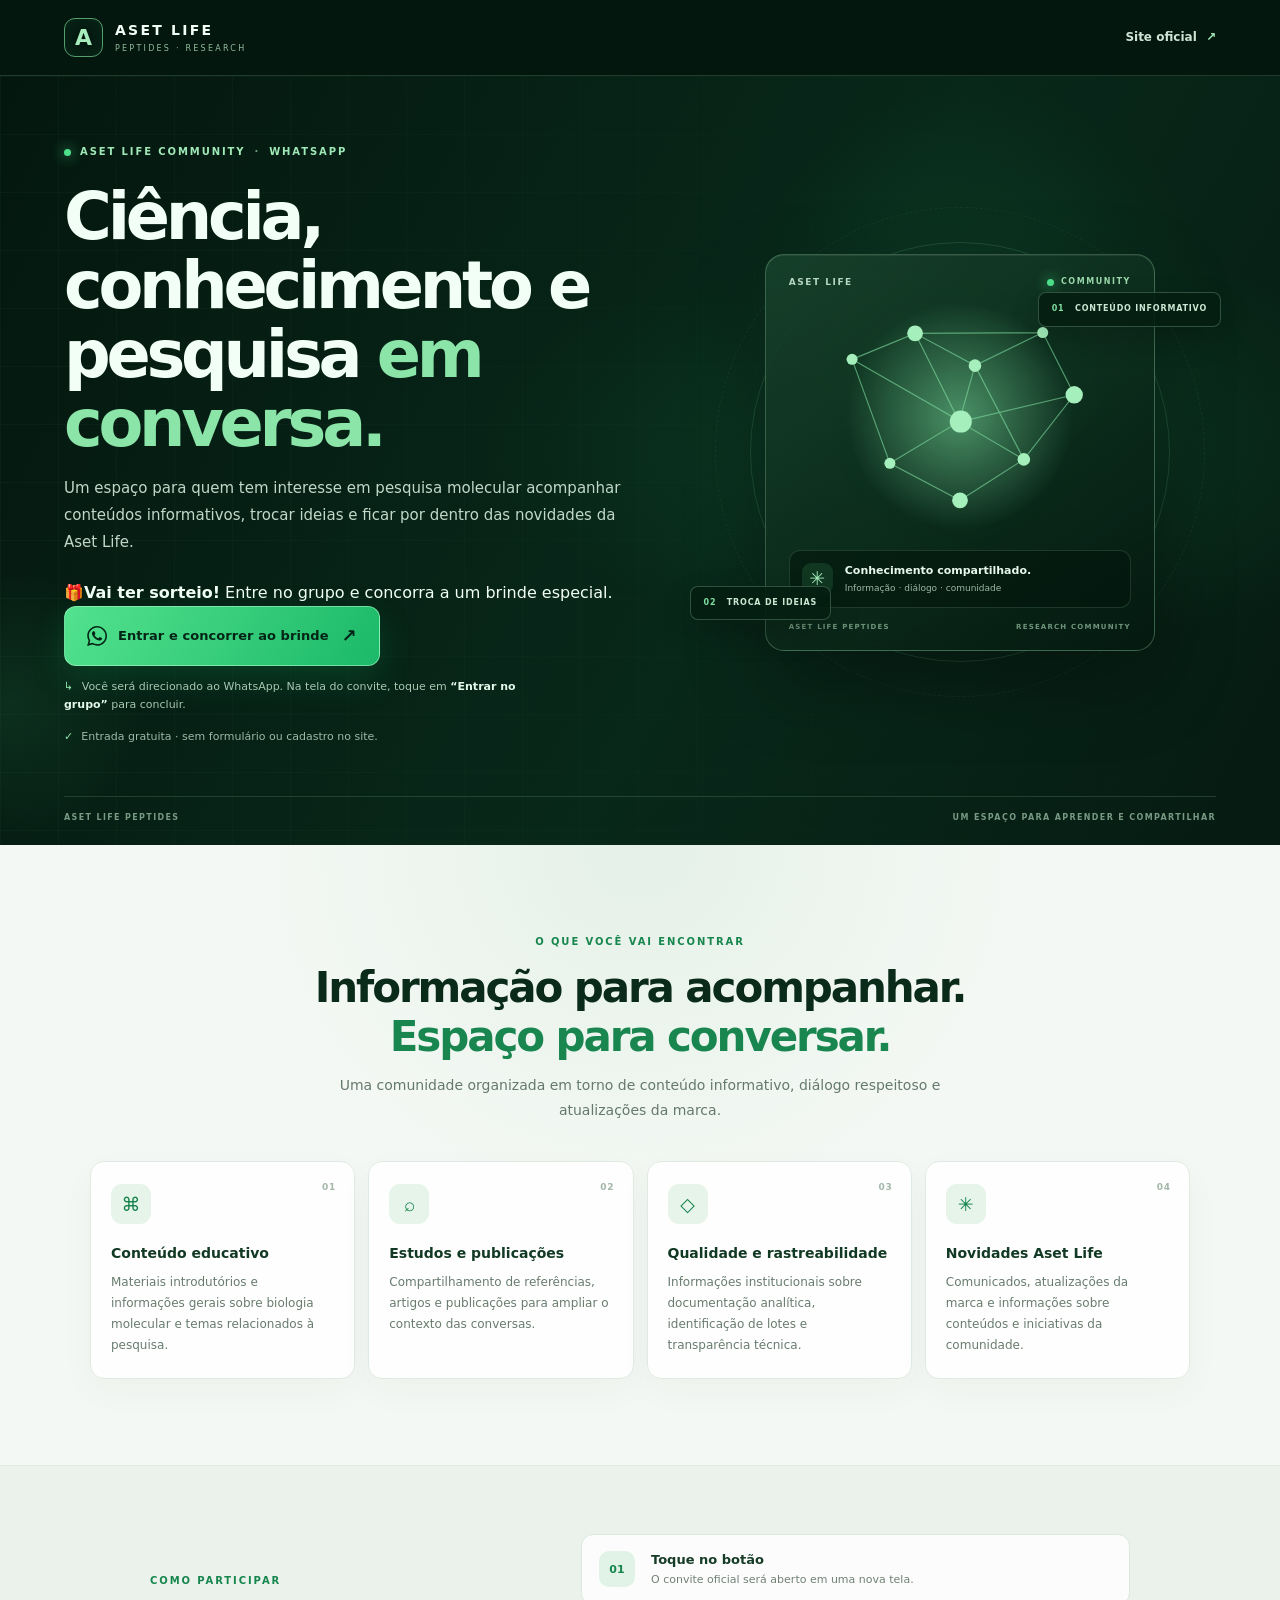
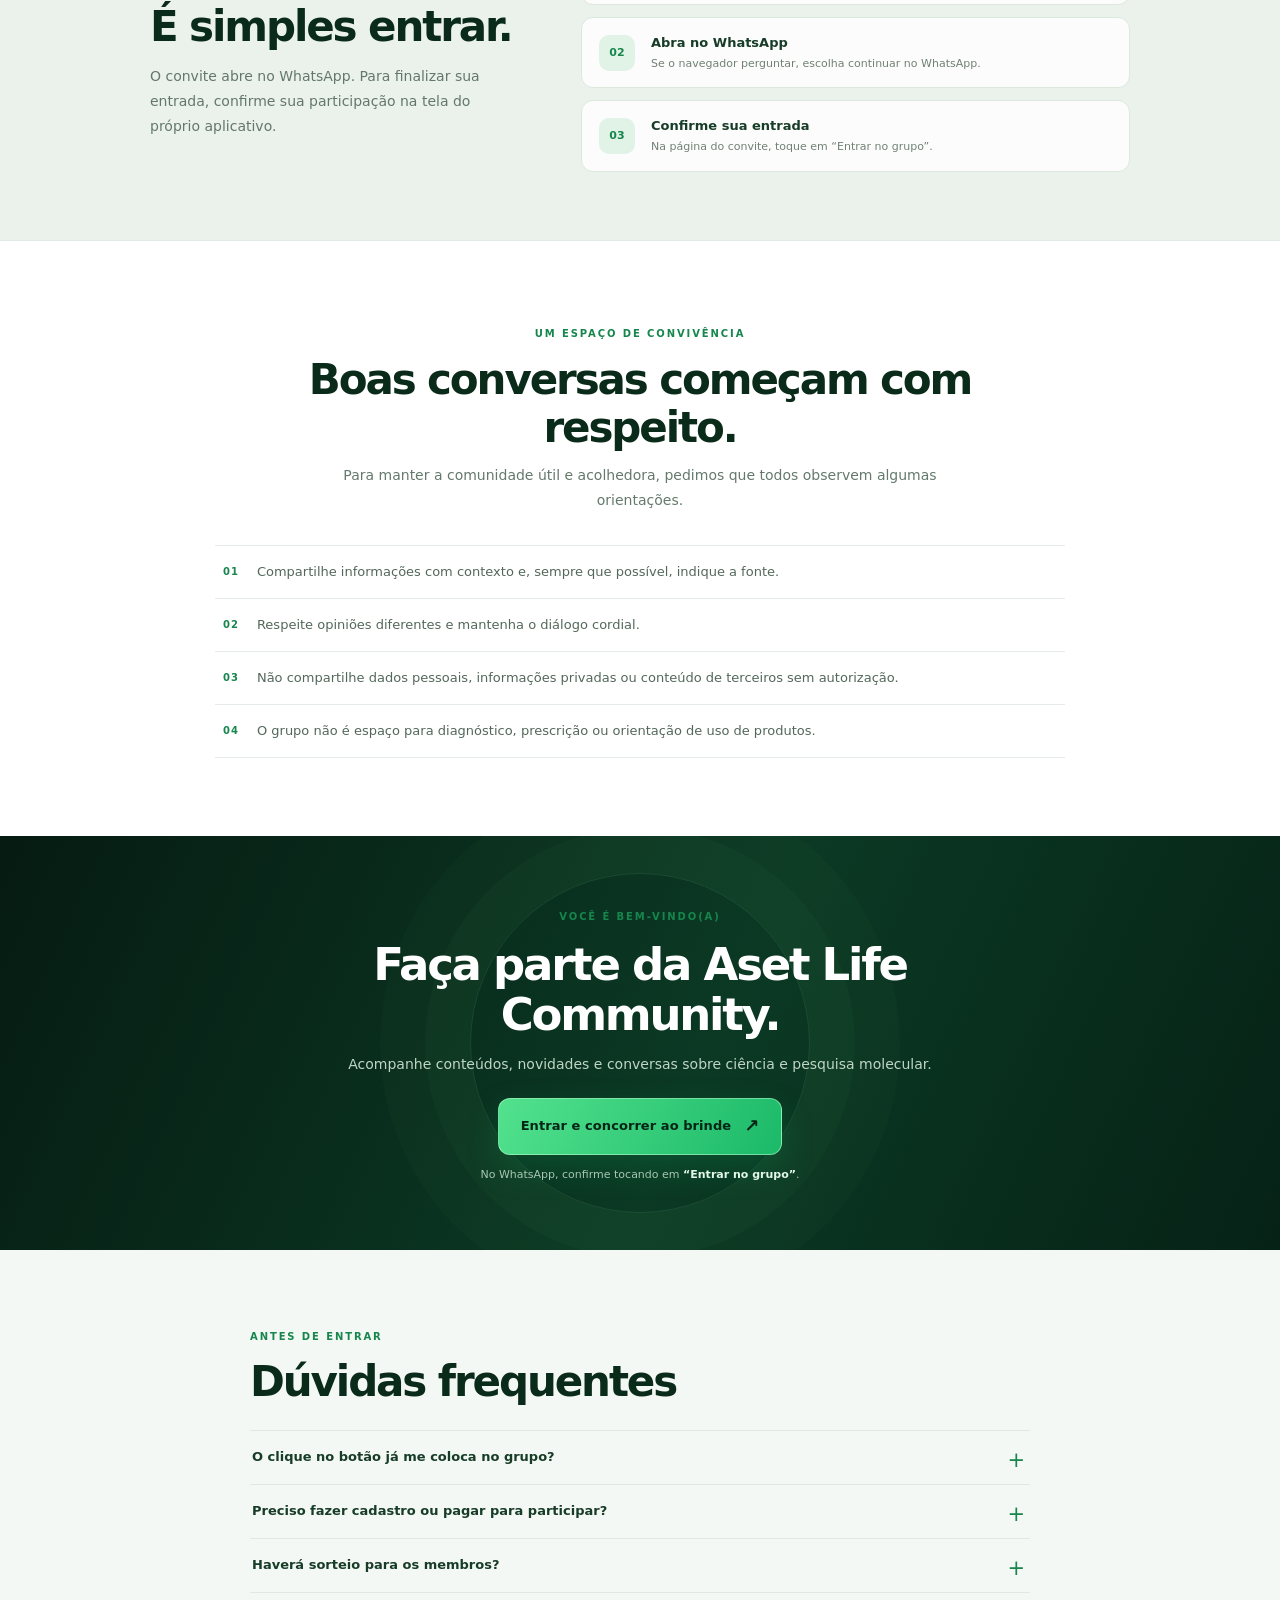
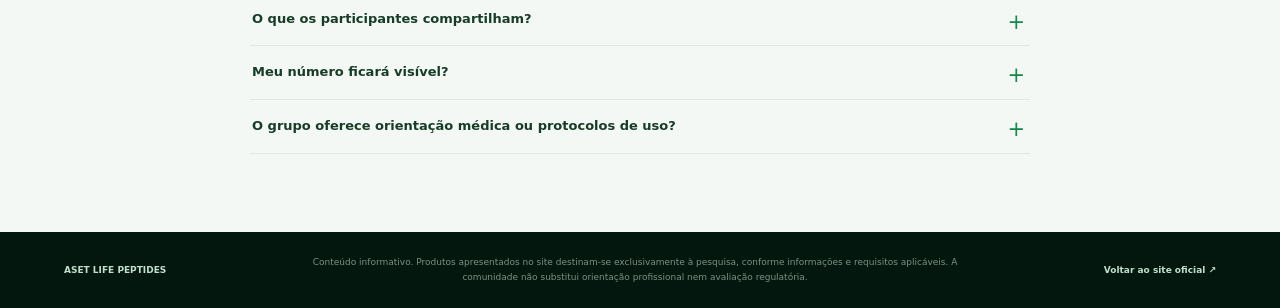
==== commit 7b1d816f: "Move giveaway message beside primary community CTA" ====
--- a/grupo/index.html
+++ b/grupo/index.html
@@ -43,9 +43,10 @@
           <div class="eyebrow"><span class="live-dot" aria-hidden="true"></span> ASET LIFE COMMUNITY <span class="eyebrow-divider">·</span> WHATSAPP</div>
           <h1 id="hero-title">Ciência, conhecimento e pesquisa <em>em conversa.</em></h1>
           <p class="hero-lead">Um espaço para quem tem interesse em pesquisa molecular acompanhar conteúdos informativos, trocar ideias e ficar por dentro das novidades da Aset Life.</p>
+          <div class="giveaway-teaser"><span class="giveaway-teaser-icon" aria-hidden="true">🎁</span><span><strong>Vai ter sorteio!</strong> Entre no grupo e concorra a um brinde especial.</span></div>
           <a class="join-button" href="https://chat.whatsapp.com/CqtXmCy8VZF9S1is3TGZYo" target="_blank" rel="noopener noreferrer" data-whatsapp-cta="hero">
             <svg viewBox="0 0 24 24" aria-hidden="true"><path d="M20.52 3.48A11.8 11.8 0 0 0 12.13 0C5.6 0 .28 5.3.28 11.83c0 2.08.55 4.1 1.6 5.9L.17 24l6.43-1.68a11.9 11.9 0 0 0 5.52 1.4h.01c6.53 0 11.85-5.31 11.85-11.84 0-3.17-1.23-6.15-3.46-8.4ZM12.13 21.7a9.9 9.9 0 0 1-5.04-1.38l-.36-.21-3.81 1 1.02-3.72-.24-.38a9.84 9.84 0 0 1-1.51-5.18c0-5.48 4.46-9.94 9.95-9.94a9.88 9.88 0 0 1 7.04 2.92 9.88 9.88 0 0 1 2.91 7.04c0 5.48-4.46 9.95-9.96 9.95Zm5.46-7.45c-.3-.15-1.78-.88-2.06-.98-.28-.1-.48-.15-.68.15-.2.3-.78.98-.96 1.18-.18.2-.35.22-.65.07-.3-.15-1.27-.47-2.42-1.5-.9-.8-1.5-1.78-1.68-2.08-.17-.3-.02-.46.13-.61.13-.13.3-.35.45-.52.15-.18.2-.3.3-.5.1-.2.05-.38-.03-.53-.08-.15-.68-1.63-.93-2.23-.25-.58-.5-.5-.68-.5h-.58c-.2 0-.53.07-.8.37-.28.3-1.05 1.03-1.05 2.5s1.08 2.9 1.23 3.1c.15.2 2.12 3.24 5.14 4.54.72.31 1.28.5 1.72.64.72.23 1.37.2 1.89.12.58-.09 1.78-.73 2.03-1.43.25-.7.25-1.3.18-1.43-.08-.13-.28-.2-.58-.35Z"/></svg>
-            Conhecer a comunidade <span class="button-arrow" aria-hidden="true">↗</span>
+            Entrar e concorrer ao brinde <span class="button-arrow" aria-hidden="true">↗</span>
           </a>
           <p class="cta-helper"><span aria-hidden="true">↳</span> Você será direcionado ao WhatsApp. Na tela do convite, toque em <strong>“Entrar no grupo”</strong> para concluir.</p>
           <div class="privacy-note"><span aria-hidden="true">✓</span> Entrada gratuita · sem formulário ou cadastro no site.</div>
@@ -86,22 +87,6 @@
       </div>
     </section>
 
-    <section class="giveaway" aria-labelledby="giveaway-title">
-      <div class="giveaway-inner">
-        <div class="giveaway-symbol" aria-hidden="true">✳</div>
-        <div class="giveaway-copy">
-          <span class="section-kicker">NOVIDADE NA COMUNIDADE</span>
-          <h2 id="giveaway-title">Um brinde especial para um membro do grupo.</h2>
-          <p>Também teremos um sorteio de um brinde entre os membros da Aset Life Community.</p>
-          <small>As informações sobre o brinde, o período e os critérios de participação serão divulgadas no próprio grupo.</small>
-        </div>
-        <div class="giveaway-highlight">
-          <strong>01</strong>
-          <span>membro será sorteado</span>
-        </div>
-      </div>
-    </section>
-
     <section class="how-it-works" aria-labelledby="how-title">
       <div class="how-inner">
         <div class="how-copy">
@@ -137,7 +122,7 @@
         <span class="section-kicker">VOCÊ É BEM-VINDO(A)</span>
         <h2 id="closing-title">Faça parte da Aset Life Community.</h2>
         <p>Acompanhe conteúdos, novidades e conversas sobre ciência e pesquisa molecular.</p>
-        <a class="join-button join-button-secondary" href="https://chat.whatsapp.com/CqtXmCy8VZF9S1is3TGZYo" target="_blank" rel="noopener noreferrer" data-whatsapp-cta="closing">Acessar comunidade no WhatsApp <span class="button-arrow" aria-hidden="true">↗</span></a>
+        <a class="join-button join-button-secondary" href="https://chat.whatsapp.com/CqtXmCy8VZF9S1is3TGZYo" target="_blank" rel="noopener noreferrer" data-whatsapp-cta="closing">Entrar e concorrer ao brinde <span class="button-arrow" aria-hidden="true">↗</span></a>
         <p class="cta-helper closing-helper">No WhatsApp, confirme tocando em <strong>“Entrar no grupo”</strong>.</p>
       </div>
     </section>
--- a/assets/css/group-landing.css
+++ b/assets/css/group-landing.css
@@ -69,7 +69,19 @@
 .benefit-icon{width:40px;height:40px;display:grid;place-items:center;border-radius:11px;background:#e6f4e9;color:#13814a;font-size:19px}
 .benefit-card h3{font-size:14px;font-weight:800;color:#123923;margin:18px 0 7px}
 .benefit-card p{margin:0;color:#687c6e;font-size:12px;line-height:1.75}
+.giveaway{padding:34px 24px;background:#f4f8f4}
+.giveaway-inner{width:min(980px,100%);margin:auto;padding:25px 29px;display:grid;grid-template-columns:auto 1fr auto;gap:22px;align-items:center;border:1px solid #cfe4d3;border-radius:16px;background:linear-gradient(115deg,#fff 0%,#edf7ef 100%);box-shadow:0 14px 38px rgba(15,54,29,.055)}
+.giveaway-symbol{width:54px;height:54px;display:grid;place-items:center;border-radius:15px;background:#e0f3e5;color:#16864d;font-size:28px}
+.giveaway-copy .section-kicker{color:#16864d}
+.giveaway-copy h2{margin:6px 0 5px;color:#0a2a1a;font-size:clamp(20px,2.5vw,27px);line-height:1.2;letter-spacing:-.04em}
+.giveaway-copy p{margin:0;color:#536b5b;font-size:13px;line-height:1.65}
+.giveaway-copy small{display:block;margin-top:5px;color:#758579;font-size:10px;line-height:1.6}
+.giveaway-highlight{min-width:120px;padding:12px 15px;border-left:1px solid #d6e7d9;text-align:center}
+.giveaway-highlight strong,.giveaway-highlight span{display:block}
+.giveaway-highlight strong{color:#16864d;font-size:34px;line-height:1;font-weight:850;letter-spacing:-.06em}
+.giveaway-highlight span{margin-top:7px;color:#526b59;font-size:10px;font-weight:750;line-height:1.4}
 .how-it-works{padding:68px 24px;background:#eaf2eb;border-top:1px solid #e0eae2;border-bottom:1px solid #e0eae2}
+@media(max-width:900px){.giveaway-inner{grid-template-columns:auto 1fr}.giveaway-highlight{grid-column:2;border-left:0;border-top:1px solid #d6e7d9;padding:12px 0 0;text-align:left;display:flex;align-items:center;gap:10px}.giveaway-highlight strong{font-size:27px}.giveaway-highlight span{margin:0}}
 .how-inner{width:min(980px,100%);margin:auto;display:grid;grid-template-columns:.8fr 1.2fr;gap:65px;align-items:center}
 .how-copy h2{margin:12px 0}
 .how-copy p{color:#64786a;font-size:14px;line-height:1.8;margin:0}
@@ -107,5 +119,6 @@
 .site-footer a{color:#c1dfca;text-decoration:none;font-weight:800;white-space:nowrap}
 .site-footer p{max-width:700px;margin:0;text-align:center;line-height:1.65}
 @media(max-width:900px){.hero-grid{grid-template-columns:1fr;gap:0}.hero-copy{max-width:720px;margin:auto;text-align:center;padding:10px 0 0}.eyebrow,.privacy-note{justify-content:center}.hero h1,.hero-lead,.cta-helper{margin-left:auto;margin-right:auto}.hero-art{min-height:390px}.tag-top{right:3%}.tag-bottom{left:3%}.benefit-grid{grid-template-columns:repeat(2,1fr)}.how-inner{grid-template-columns:1fr;gap:25px}.how-copy{text-align:center;max-width:600px;margin:auto}}
-@media(max-width:560px){.site-header{height:66px;padding:0 17px}.brand-symbol{width:34px;height:34px;font-size:19px}.brand-copy strong{font-size:11px}.brand-copy small{font-size:7px}.header-link{font-size:10px}.hero{padding:37px 19px 16px}.hero-grid{min-height:unset}.hero-copy{padding:0}.eyebrow{font-size:8px;letter-spacing:.15em;gap:7px}.hero h1{font-size:clamp(37px,10vw,45px);margin:18px auto 14px;max-width:520px}.hero-lead{font-size:13px;line-height:1.7;margin-bottom:19px;max-width:490px}.join-button{width:100%;min-height:58px;padding:0 12px;font-size:12px;gap:8px}.cta-helper{max-width:390px;margin-top:10px;font-size:10px}.privacy-note{font-size:10px;margin-top:12px}.hero-art{min-height:330px;margin-top:12px}.art-card{width:min(330px,94%);min-height:325px;padding:16px}.molecule-art{height:215px}.orbit-a{width:330px}.orbit-b{width:390px}.floating-tag{font-size:7px;padding:8px 9px}.tag-top{top:20px}.tag-bottom{bottom:12px}.hero-bottom{font-size:6px;gap:10px;line-height:1.5;margin-top:14px}.benefits{padding:58px 17px 62px}.section-heading{margin-bottom:27px}.section-heading h2,.how-copy h2,.guidelines-heading h2,.faq h2{font-size:29px}.section-heading p,.guidelines-heading>p{font-size:12px}.benefit-grid{grid-template-columns:1fr;gap:9px}.benefit-card{min-height:unset;padding:18px}.benefit-card h3{margin-top:13px}.benefit-card p{font-size:12px}.how-it-works{padding:53px 18px}.how-copy p{font-size:12px}.steps li{padding:13px;gap:12px}.steps small{font-size:10px}.community-guidelines{padding:58px 19px}.guideline-list>div{gap:12px;padding:13px 3px}.guideline-list p{font-size:12px}.closing{padding:55px 19px}.closing h2{font-size:34px}.closing p{font-size:12px;line-height:1.7}.join-button-secondary{min-height:56px}.faq{padding:57px 19px 62px}.faq summary{font-size:12px}.site-footer{grid-template-columns:1fr;justify-items:center;text-align:center;gap:11px;padding:23px 19px}.site-footer p{order:3;font-size:9px}.site-footer a:last-child{order:2}}
+@media(max-width:560px){.site-header{height:66px;padding:0 17px}.brand-symbol{width:34px;height:34px;font-size:19px}.brand-copy strong{font-size:11px}.brand-copy small{font-size:7px}.header-link{font-size:10px}.hero{padding:37px 19px 16px}.hero-grid{min-height:unset}.hero-copy{padding:0}.eyebrow{font-size:8px;letter-spacing:.15em;gap:7px}.hero h1{font-size:clamp(37px,10vw,45px);margin:18px auto 14px;max-width:520px}.hero-lead{font-size:13px;line-height:1.7;margin-bottom:19px;max-width:490px}.join-button{width:100%;min-height:58px;padding:0 12px;font-size:12px;gap:8px}.cta-helper{max-width:390px;margin-top:10px;font-size:10px}.privacy-note{font-size:10px;margin-top:12px}.hero-art{min-height:330px;margin-top:12px}.art-card{width:min(330px,94%);min-height:325px;padding:16px}.molecule-art{height:215px}.orbit-a{width:330px}.orbit-b{width:390px}.floating-tag{font-size:7px;padding:8px 9px}.tag-top{top:20px}.tag-bottom{bottom:12px}.hero-bottom{font-size:6px;gap:10px;line-height:1.5;margin-top:14px}.benefits{padding:58px 17px 62px}.section-heading{margin-bottom:27px}.section-heading h2,.how-copy h2,.guidelines-heading h2,.faq h2{font-size:29px}.section-heading p,.guidelines-heading>p{font-size:12px}.benefit-grid{grid-template-columns:1fr;gap:9px}.benefit-card{min-height:unset;padding:18px}.benefit-card h3{margin-top:13px}.benefit-card p{font-size:12px}.giveaway{padding:25px 17px}.giveaway-inner{grid-template-columns:1fr;gap:12px;padding:20px}.giveaway-symbol{width:44px;height:44px;font-size:23px}.giveaway-copy h2{font-size:22px}.giveaway-copy p{font-size:12px}.giveaway-highlight{grid-column:auto;padding:10px 0 0}.giveaway-highlight strong{font-size:25px}.giveaway-highlight span{font-size:10px}
+.how-it-works{padding:53px 18px}.how-copy p{font-size:12px}.steps li{padding:13px;gap:12px}.steps small{font-size:10px}.community-guidelines{padding:58px 19px}.guideline-list>div{gap:12px;padding:13px 3px}.guideline-list p{font-size:12px}.closing{padding:55px 19px}.closing h2{font-size:34px}.closing p{font-size:12px;line-height:1.7}.join-button-secondary{min-height:56px}.faq{padding:57px 19px 62px}.faq summary{font-size:12px}.site-footer{grid-template-columns:1fr;justify-items:center;text-align:center;gap:11px;padding:23px 19px}.site-footer p{order:3;font-size:9px}.site-footer a:last-child{order:2}}
 @media(prefers-reduced-motion:reduce){*,*::before,*::after{scroll-behavior:auto!important;transition:none!important}}
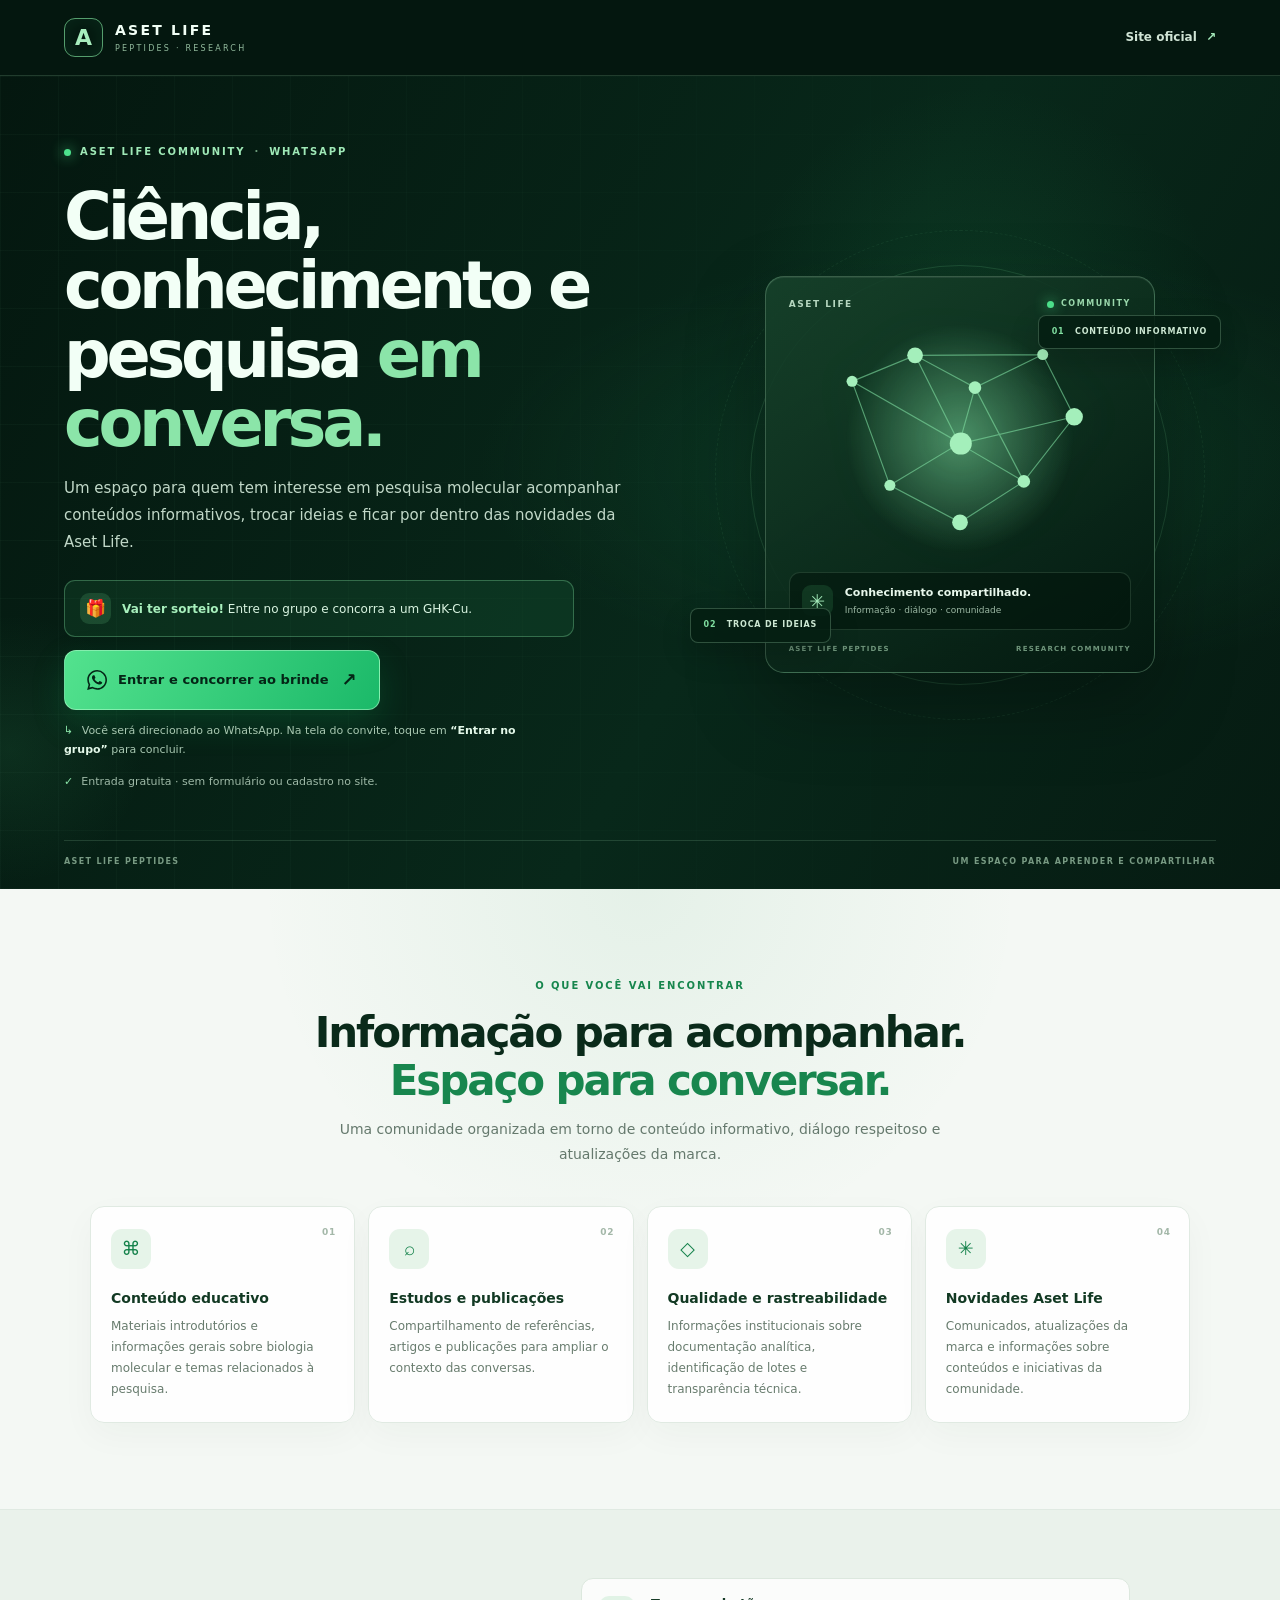
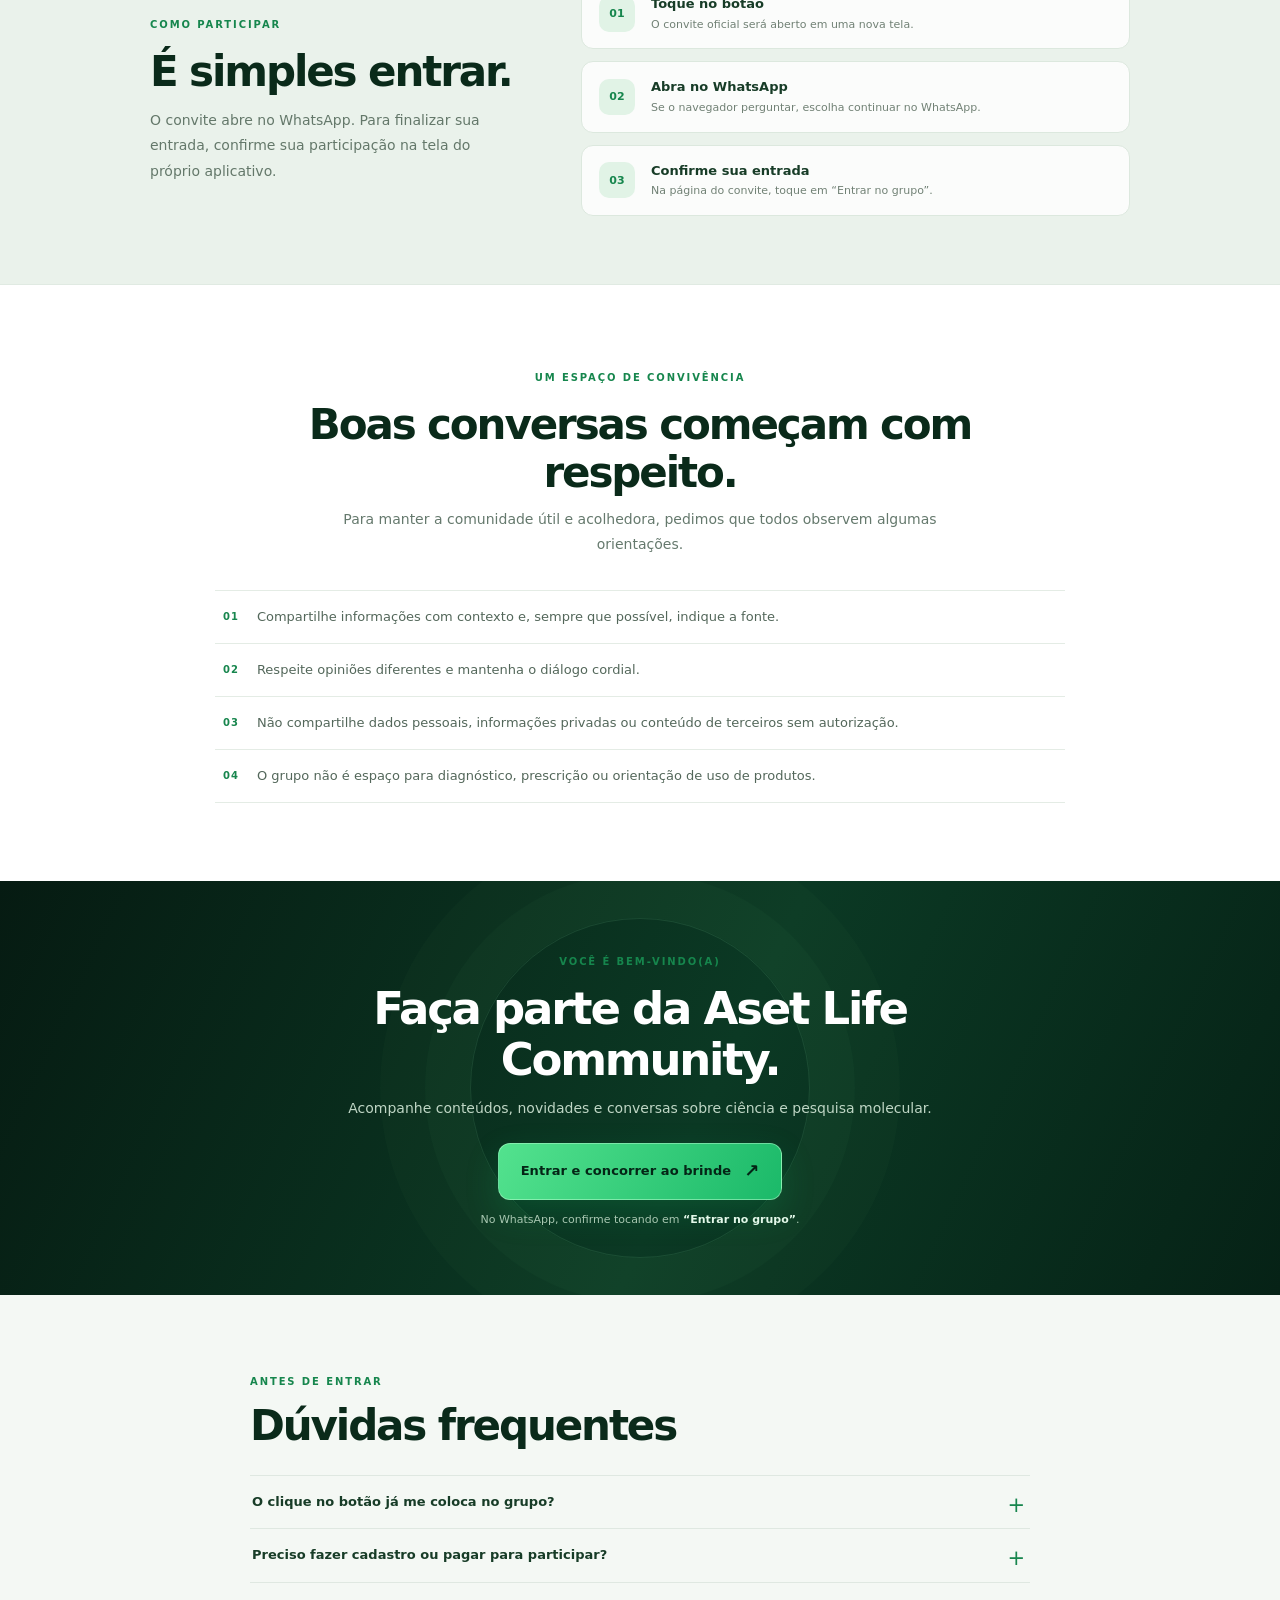
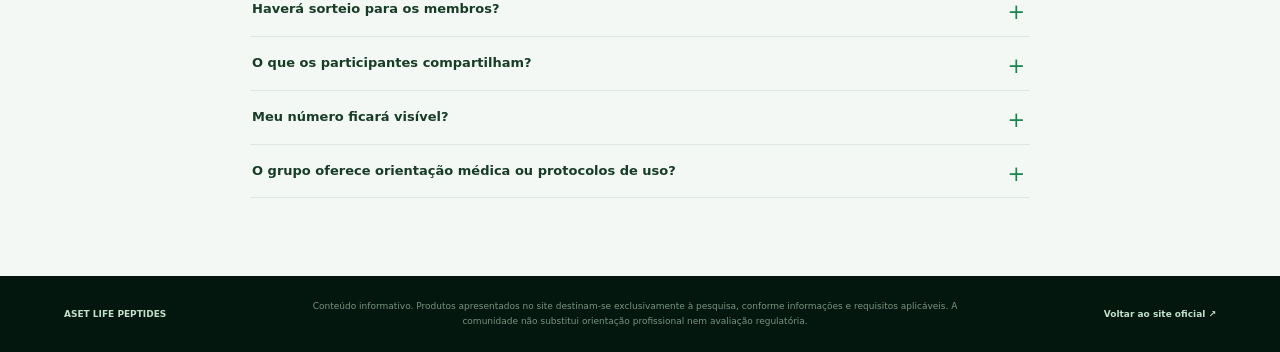
==== commit a99d0531: "Update giveaway prize description in index.html" ====
--- a/grupo/index.html
+++ b/grupo/index.html
@@ -43,7 +43,7 @@
           <div class="eyebrow"><span class="live-dot" aria-hidden="true"></span> ASET LIFE COMMUNITY <span class="eyebrow-divider">·</span> WHATSAPP</div>
           <h1 id="hero-title">Ciência, conhecimento e pesquisa <em>em conversa.</em></h1>
           <p class="hero-lead">Um espaço para quem tem interesse em pesquisa molecular acompanhar conteúdos informativos, trocar ideias e ficar por dentro das novidades da Aset Life.</p>
-          <div class="giveaway-teaser"><span class="giveaway-teaser-icon" aria-hidden="true">🎁</span><span><strong>Vai ter sorteio!</strong> Entre no grupo e concorra a um brinde especial.</span></div>
+          <div class="giveaway-teaser"><span class="giveaway-teaser-icon" aria-hidden="true">🎁</span><span><strong>Vai ter sorteio!</strong> Entre no grupo e concorra a um GHK-Cu.</span></div>
           <a class="join-button" href="https://chat.whatsapp.com/CqtXmCy8VZF9S1is3TGZYo" target="_blank" rel="noopener noreferrer" data-whatsapp-cta="hero">
             <svg viewBox="0 0 24 24" aria-hidden="true"><path d="M20.52 3.48A11.8 11.8 0 0 0 12.13 0C5.6 0 .28 5.3.28 11.83c0 2.08.55 4.1 1.6 5.9L.17 24l6.43-1.68a11.9 11.9 0 0 0 5.52 1.4h.01c6.53 0 11.85-5.31 11.85-11.84 0-3.17-1.23-6.15-3.46-8.4ZM12.13 21.7a9.9 9.9 0 0 1-5.04-1.38l-.36-.21-3.81 1 1.02-3.72-.24-.38a9.84 9.84 0 0 1-1.51-5.18c0-5.48 4.46-9.94 9.95-9.94a9.88 9.88 0 0 1 7.04 2.92 9.88 9.88 0 0 1 2.91 7.04c0 5.48-4.46 9.95-9.96 9.95Zm5.46-7.45c-.3-.15-1.78-.88-2.06-.98-.28-.1-.48-.15-.68.15-.2.3-.78.98-.96 1.18-.18.2-.35.22-.65.07-.3-.15-1.27-.47-2.42-1.5-.9-.8-1.5-1.78-1.68-2.08-.17-.3-.02-.46.13-.61.13-.13.3-.35.45-.52.15-.18.2-.3.3-.5.1-.2.05-.38-.03-.53-.08-.15-.68-1.63-.93-2.23-.25-.58-.5-.5-.68-.5h-.58c-.2 0-.53.07-.8.37-.28.3-1.05 1.03-1.05 2.5s1.08 2.9 1.23 3.1c.15.2 2.12 3.24 5.14 4.54.72.31 1.28.5 1.72.64.72.23 1.37.2 1.89.12.58-.09 1.78-.73 2.03-1.43.25-.7.25-1.3.18-1.43-.08-.13-.28-.2-.58-.35Z"/></svg>
             Entrar e concorrer ao brinde <span class="button-arrow" aria-hidden="true">↗</span>
@@ -184,4 +184,4 @@
   }());
   </script>
 </body>
-</html>+</html>
--- a/assets/css/group-landing.css
+++ b/assets/css/group-landing.css
@@ -69,17 +69,10 @@
 .benefit-icon{width:40px;height:40px;display:grid;place-items:center;border-radius:11px;background:#e6f4e9;color:#13814a;font-size:19px}
 .benefit-card h3{font-size:14px;font-weight:800;color:#123923;margin:18px 0 7px}
 .benefit-card p{margin:0;color:#687c6e;font-size:12px;line-height:1.75}
-.giveaway{padding:34px 24px;background:#f4f8f4}
-.giveaway-inner{width:min(980px,100%);margin:auto;padding:25px 29px;display:grid;grid-template-columns:auto 1fr auto;gap:22px;align-items:center;border:1px solid #cfe4d3;border-radius:16px;background:linear-gradient(115deg,#fff 0%,#edf7ef 100%);box-shadow:0 14px 38px rgba(15,54,29,.055)}
-.giveaway-symbol{width:54px;height:54px;display:grid;place-items:center;border-radius:15px;background:#e0f3e5;color:#16864d;font-size:28px}
-.giveaway-copy .section-kicker{color:#16864d}
-.giveaway-copy h2{margin:6px 0 5px;color:#0a2a1a;font-size:clamp(20px,2.5vw,27px);line-height:1.2;letter-spacing:-.04em}
-.giveaway-copy p{margin:0;color:#536b5b;font-size:13px;line-height:1.65}
-.giveaway-copy small{display:block;margin-top:5px;color:#758579;font-size:10px;line-height:1.6}
-.giveaway-highlight{min-width:120px;padding:12px 15px;border-left:1px solid #d6e7d9;text-align:center}
-.giveaway-highlight strong,.giveaway-highlight span{display:block}
-.giveaway-highlight strong{color:#16864d;font-size:34px;line-height:1;font-weight:850;letter-spacing:-.06em}
-.giveaway-highlight span{margin-top:7px;color:#526b59;font-size:10px;font-weight:750;line-height:1.4}
+.giveaway-teaser{max-width:510px;display:flex;align-items:center;gap:11px;margin:0 0 13px;padding:12px 15px;border:1px solid rgba(137,231,166,.32);border-radius:11px;background:rgba(40,139,80,.16);color:#d9f4e1;font-size:12px;line-height:1.5}
+.giveaway-teaser-icon{width:31px;height:31px;display:grid;place-items:center;flex:0 0 auto;border-radius:9px;background:rgba(116,226,151,.16);font-size:17px}
+.giveaway-teaser strong{color:#a8f0bd}
+@media(max-width:900px){.giveaway-teaser{margin-left:auto;margin-right:auto;text-align:left}}
 .how-it-works{padding:68px 24px;background:#eaf2eb;border-top:1px solid #e0eae2;border-bottom:1px solid #e0eae2}
 @media(max-width:900px){.giveaway-inner{grid-template-columns:auto 1fr}.giveaway-highlight{grid-column:2;border-left:0;border-top:1px solid #d6e7d9;padding:12px 0 0;text-align:left;display:flex;align-items:center;gap:10px}.giveaway-highlight strong{font-size:27px}.giveaway-highlight span{margin:0}}
 .how-inner{width:min(980px,100%);margin:auto;display:grid;grid-template-columns:.8fr 1.2fr;gap:65px;align-items:center}
@@ -119,6 +112,6 @@
 .site-footer a{color:#c1dfca;text-decoration:none;font-weight:800;white-space:nowrap}
 .site-footer p{max-width:700px;margin:0;text-align:center;line-height:1.65}
 @media(max-width:900px){.hero-grid{grid-template-columns:1fr;gap:0}.hero-copy{max-width:720px;margin:auto;text-align:center;padding:10px 0 0}.eyebrow,.privacy-note{justify-content:center}.hero h1,.hero-lead,.cta-helper{margin-left:auto;margin-right:auto}.hero-art{min-height:390px}.tag-top{right:3%}.tag-bottom{left:3%}.benefit-grid{grid-template-columns:repeat(2,1fr)}.how-inner{grid-template-columns:1fr;gap:25px}.how-copy{text-align:center;max-width:600px;margin:auto}}
-@media(max-width:560px){.site-header{height:66px;padding:0 17px}.brand-symbol{width:34px;height:34px;font-size:19px}.brand-copy strong{font-size:11px}.brand-copy small{font-size:7px}.header-link{font-size:10px}.hero{padding:37px 19px 16px}.hero-grid{min-height:unset}.hero-copy{padding:0}.eyebrow{font-size:8px;letter-spacing:.15em;gap:7px}.hero h1{font-size:clamp(37px,10vw,45px);margin:18px auto 14px;max-width:520px}.hero-lead{font-size:13px;line-height:1.7;margin-bottom:19px;max-width:490px}.join-button{width:100%;min-height:58px;padding:0 12px;font-size:12px;gap:8px}.cta-helper{max-width:390px;margin-top:10px;font-size:10px}.privacy-note{font-size:10px;margin-top:12px}.hero-art{min-height:330px;margin-top:12px}.art-card{width:min(330px,94%);min-height:325px;padding:16px}.molecule-art{height:215px}.orbit-a{width:330px}.orbit-b{width:390px}.floating-tag{font-size:7px;padding:8px 9px}.tag-top{top:20px}.tag-bottom{bottom:12px}.hero-bottom{font-size:6px;gap:10px;line-height:1.5;margin-top:14px}.benefits{padding:58px 17px 62px}.section-heading{margin-bottom:27px}.section-heading h2,.how-copy h2,.guidelines-heading h2,.faq h2{font-size:29px}.section-heading p,.guidelines-heading>p{font-size:12px}.benefit-grid{grid-template-columns:1fr;gap:9px}.benefit-card{min-height:unset;padding:18px}.benefit-card h3{margin-top:13px}.benefit-card p{font-size:12px}.giveaway{padding:25px 17px}.giveaway-inner{grid-template-columns:1fr;gap:12px;padding:20px}.giveaway-symbol{width:44px;height:44px;font-size:23px}.giveaway-copy h2{font-size:22px}.giveaway-copy p{font-size:12px}.giveaway-highlight{grid-column:auto;padding:10px 0 0}.giveaway-highlight strong{font-size:25px}.giveaway-highlight span{font-size:10px}
+@media(max-width:560px){.site-header{height:66px;padding:0 17px}.brand-symbol{width:34px;height:34px;font-size:19px}.brand-copy strong{font-size:11px}.brand-copy small{font-size:7px}.header-link{font-size:10px}.hero{padding:37px 19px 16px}.hero-grid{min-height:unset}.hero-copy{padding:0}.eyebrow{font-size:8px;letter-spacing:.15em;gap:7px}.hero h1{font-size:clamp(37px,10vw,45px);margin:18px auto 14px;max-width:520px}.hero-lead{font-size:13px;line-height:1.7;margin-bottom:19px;max-width:490px}.giveaway-teaser{width:100%;font-size:11px;padding:10px 12px}.join-button{width:100%;min-height:58px;padding:0 12px;font-size:12px;gap:8px}.cta-helper{max-width:390px;margin-top:10px;font-size:10px}.privacy-note{font-size:10px;margin-top:12px}.hero-art{min-height:330px;margin-top:12px}.art-card{width:min(330px,94%);min-height:325px;padding:16px}.molecule-art{height:215px}.orbit-a{width:330px}.orbit-b{width:390px}.floating-tag{font-size:7px;padding:8px 9px}.tag-top{top:20px}.tag-bottom{bottom:12px}.hero-bottom{font-size:6px;gap:10px;line-height:1.5;margin-top:14px}.benefits{padding:58px 17px 62px}.section-heading{margin-bottom:27px}.section-heading h2,.how-copy h2,.guidelines-heading h2,.faq h2{font-size:29px}.section-heading p,.guidelines-heading>p{font-size:12px}.benefit-grid{grid-template-columns:1fr;gap:9px}.benefit-card{min-height:unset;padding:18px}.benefit-card h3{margin-top:13px}.benefit-card p{font-size:12px}.giveaway{padding:25px 17px}.giveaway-inner{grid-template-columns:1fr;gap:12px;padding:20px}.giveaway-symbol{width:44px;height:44px;font-size:23px}.giveaway-copy h2{font-size:22px}.giveaway-copy p{font-size:12px}.giveaway-highlight{grid-column:auto;padding:10px 0 0}.giveaway-highlight strong{font-size:25px}.giveaway-highlight span{font-size:10px}
 .how-it-works{padding:53px 18px}.how-copy p{font-size:12px}.steps li{padding:13px;gap:12px}.steps small{font-size:10px}.community-guidelines{padding:58px 19px}.guideline-list>div{gap:12px;padding:13px 3px}.guideline-list p{font-size:12px}.closing{padding:55px 19px}.closing h2{font-size:34px}.closing p{font-size:12px;line-height:1.7}.join-button-secondary{min-height:56px}.faq{padding:57px 19px 62px}.faq summary{font-size:12px}.site-footer{grid-template-columns:1fr;justify-items:center;text-align:center;gap:11px;padding:23px 19px}.site-footer p{order:3;font-size:9px}.site-footer a:last-child{order:2}}
 @media(prefers-reduced-motion:reduce){*,*::before,*::after{scroll-behavior:auto!important;transition:none!important}}
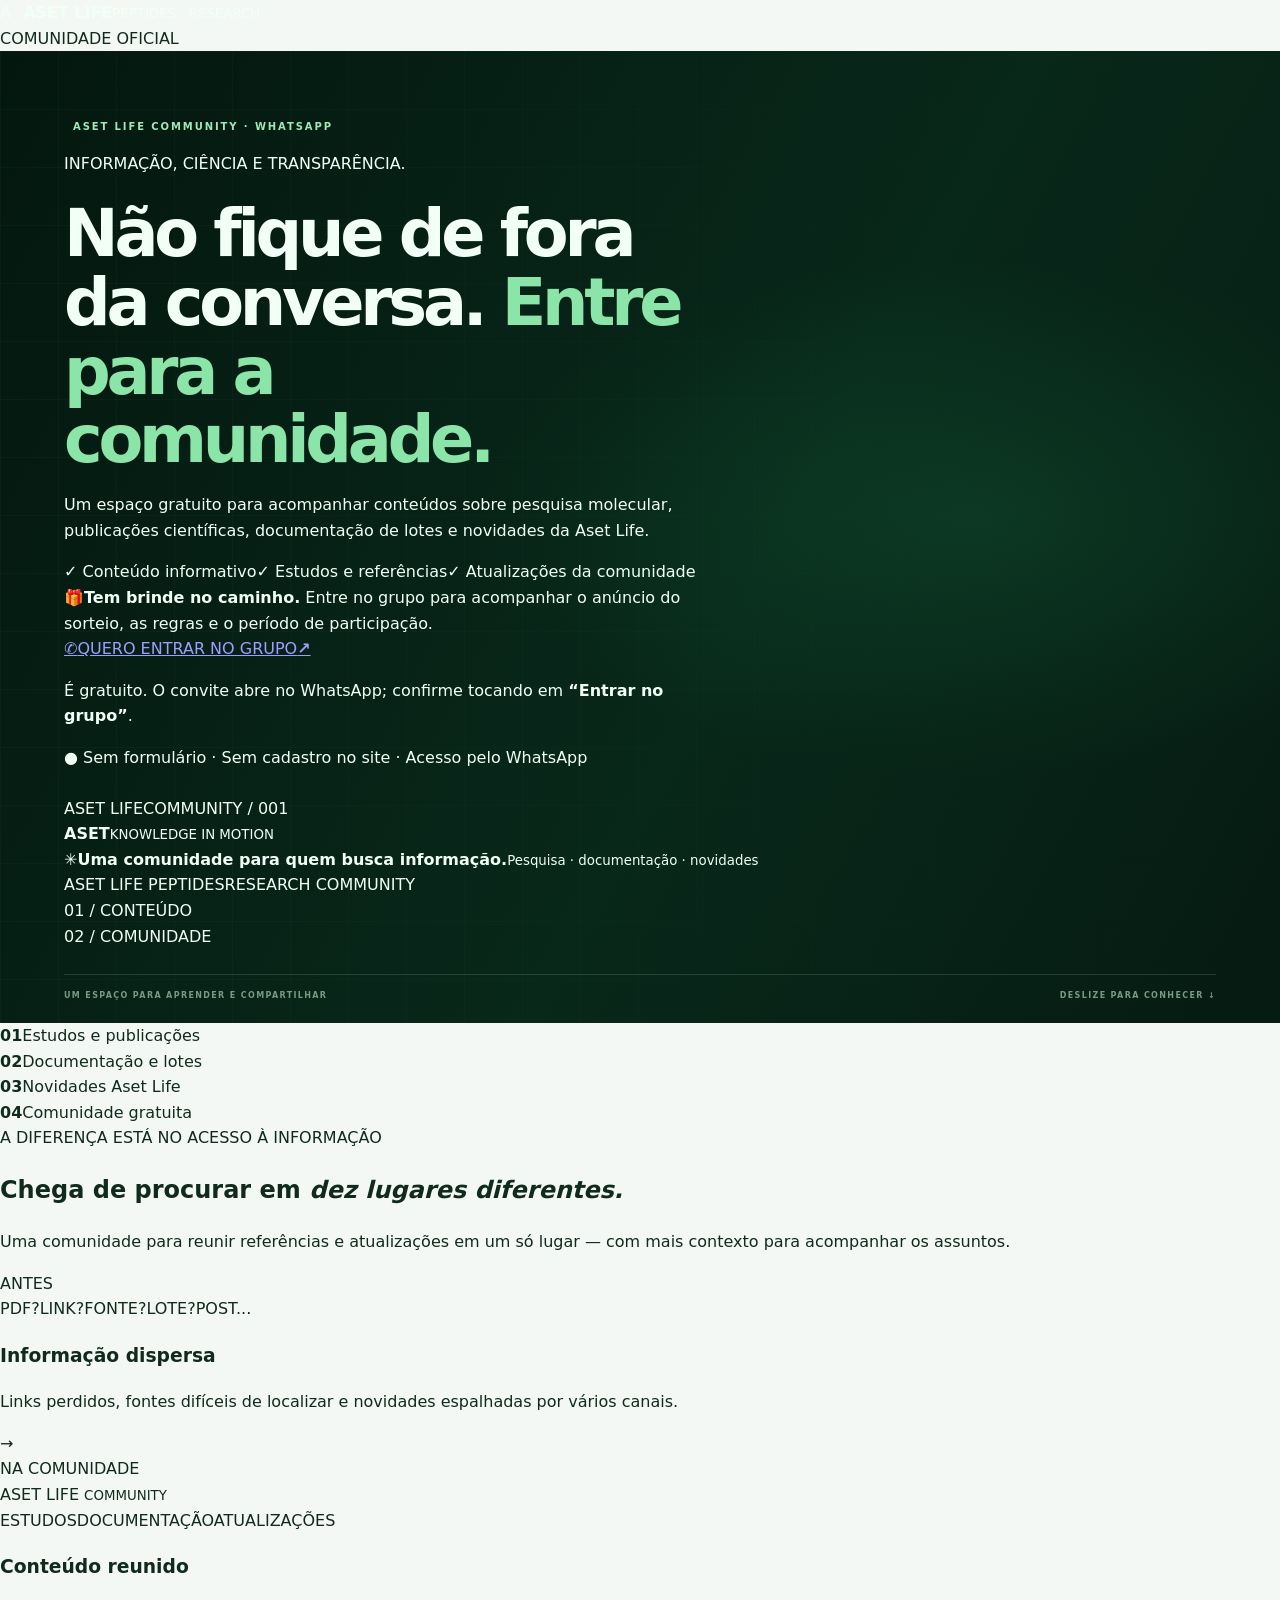
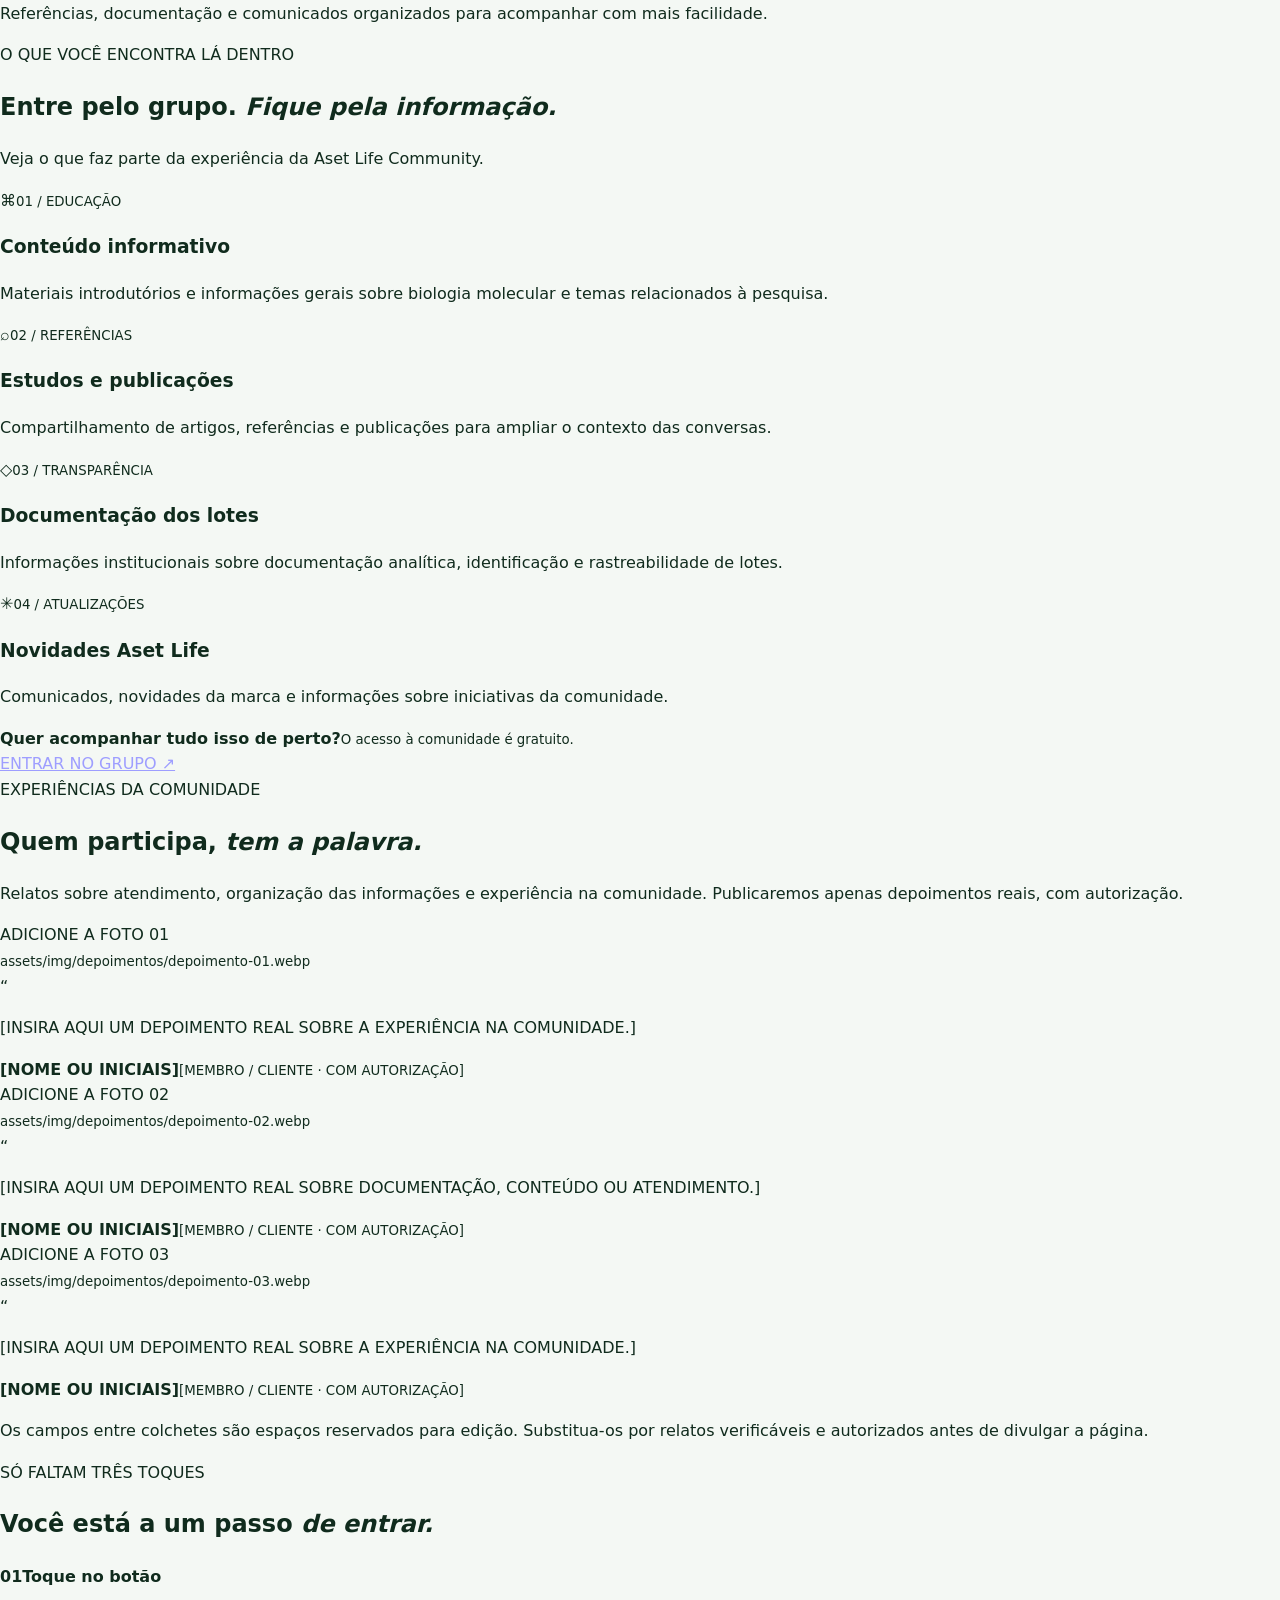
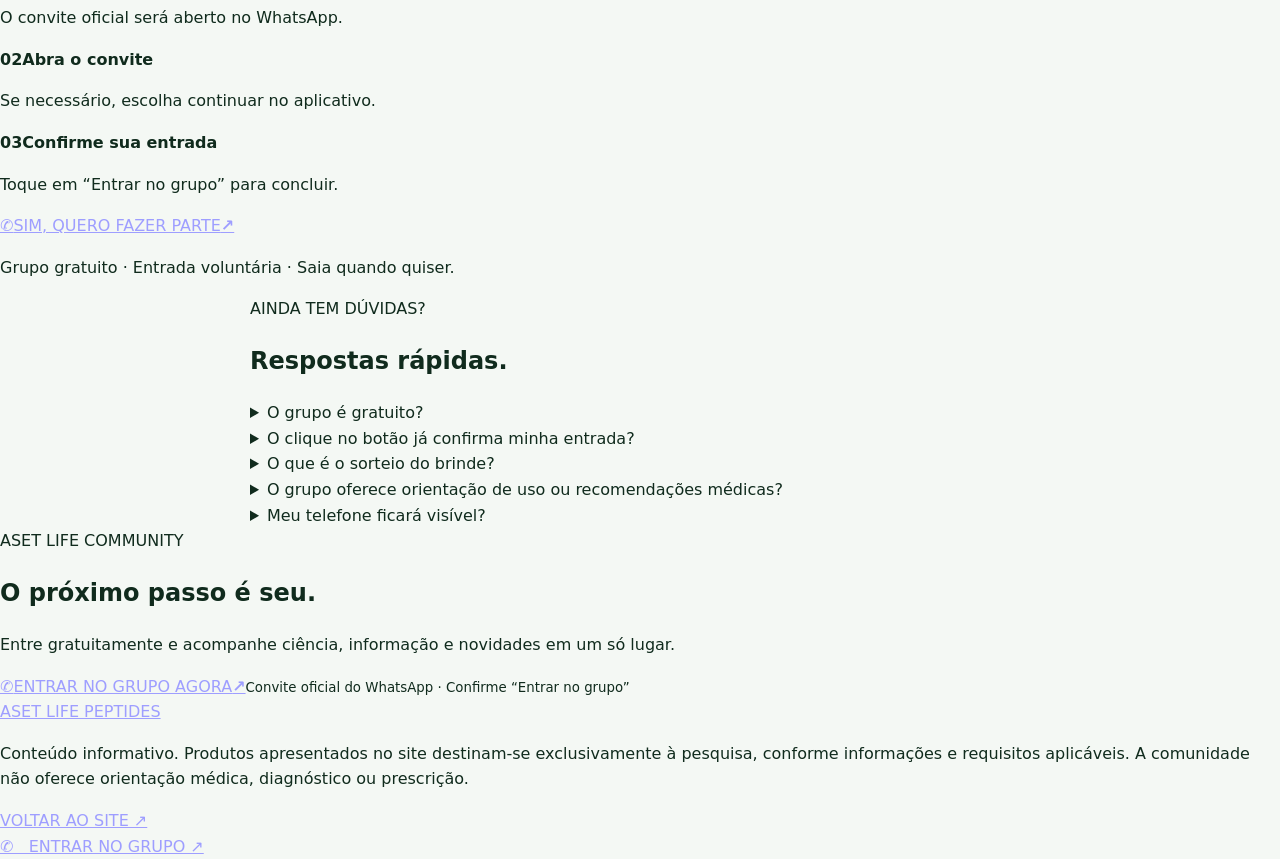
==== commit afdbcbf7: "Redesign community landing page for stronger WhatsApp capture" ====
--- a/grupo/index.html
+++ b/grupo/index.html
@@ -4,152 +4,162 @@
   <meta charset="utf-8">
   <meta name="viewport" content="width=device-width, initial-scale=1, viewport-fit=cover">
   <meta name="theme-color" content="#061b12">
-  <meta name="description" content="Participe da Aset Life Community no WhatsApp: conteúdos informativos, conversas sobre pesquisa molecular e novidades institucionais.">
+  <meta name="description" content="Entre gratuitamente na Aset Life Community. Conteúdo informativo, estudos, documentação de lotes e novidades da Aset Life em um só lugar.">
   <meta name="robots" content="index,follow">
   <link rel="canonical" href="https://asetlife.com/grupo/">
   <meta property="og:type" content="website">
   <meta property="og:locale" content="pt_BR">
   <meta property="og:site_name" content="Aset Life Peptides">
-  <meta property="og:title" content="Aset Life Community | Ciência e pesquisa em conversa">
-  <meta property="og:description" content="Um espaço para acompanhar conteúdos informativos, conversar sobre pesquisa molecular e conhecer as novidades da Aset Life.">
+  <meta property="og:title" content="Entre para a Aset Life Community">
+  <meta property="og:description" content="Ciência, informação e transparência em uma comunidade gratuita no WhatsApp.">
   <meta property="og:url" content="https://asetlife.com/grupo/">
   <meta name="twitter:card" content="summary">
-  <title>Aset Life Community | Grupo oficial no WhatsApp</title>
-  <link rel="stylesheet" href="../assets/css/group-landing.css?v=cro-2">
+  <title>Aset Life Community | Entre no grupo gratuito</title>
+  <link rel="stylesheet" href="../assets/css/group-landing.css?v=capture-3">
   <!-- TikTok Pixel -->
   <script>
   !function (w, d, t) {
     w.TiktokAnalyticsObject=t;var ttq=w[t]=w[t]||[];ttq.methods=["page","track","identify","instances","debug","on","off","once","ready","alias","group","enableCookie","disableCookie","holdConsent","revokeConsent","grantConsent"],ttq.setAndDefer=function(t,e){t[e]=function(){t.push([e].concat(Array.prototype.slice.call(arguments,0)))}};for(var i=0;i<ttq.methods.length;i++)ttq.setAndDefer(ttq,ttq.methods[i]);ttq.instance=function(t){for(var e=ttq._i[t]||[],n=0;n<ttq.methods.length;n++)ttq.setAndDefer(e,ttq.methods[n]);return e},ttq.load=function(e,n){var r="https://analytics.tiktok.com/i18n/pixel/events.js",o=n&&n.partner;ttq._i=ttq._i||{},ttq._i[e]=[],ttq._i[e]._u=r,ttq._t=ttq._t||{},ttq._t[e]=+new Date,ttq._o=ttq._o||{},ttq._o[e]=n||{};n=document.createElement("script");n.type="text/javascript",n.async=!0,n.src=r+"?sdkid="+e+"&lib="+t;e=document.getElementsByTagName("script")[0];e.parentNode.insertBefore(n,e)};
-    ttq.load('DBT73U3C77UFHI4PMCQG');
-    ttq.page();
+    ttq.load('DBT73U3C77UFHI4PMCQG'); ttq.page();
   }(window, document, 'ttq');
   </script>
+  <!-- Meta Pixel Code -->
+  <script>
+  !function(f,b,e,v,n,t,s)
+  {if(f.fbq)return;n=f.fbq=function(){n.callMethod?
+  n.callMethod.apply(n,arguments):n.queue.push(arguments)};
+  if(!f._fbq)f._fbq=n;n.push=n;n.loaded=!0;n.version='2.0';
+  n.queue=[];t=b.createElement(e);t.async=!0;
+  t.src=v;s=b.getElementsByTagName(e)[0];
+  s.parentNode.insertBefore(t,s)}(window, document,'script',
+  'https://connect.facebook.net/en_US/fbevents.js');
+  fbq('init', '29014008254887907');
+  fbq('track', 'PageView');
+  </script>
+  <noscript><img height="1" width="1" style="display:none"
+  src="https://www.facebook.com/tr?id=29014008254887907&ev=PageView&noscript=1" alt=""></noscript>
+  <!-- End Meta Pixel Code -->
 </head>
 <body>
-  <header class="site-header">
-    <a class="brand" href="/" aria-label="Aset Life Peptides — página inicial">
-      <span class="brand-symbol" aria-hidden="true">A</span>
-      <span class="brand-copy"><strong>ASET LIFE</strong><small>PEPTIDES · RESEARCH</small></span>
+  <header class="topbar">
+    <a class="brand" href="/" aria-label="Aset Life Peptides - página inicial">
+      <span class="brand-mark">A</span><span><strong>ASET LIFE</strong><small>PEPTIDES · RESEARCH</small></span>
     </a>
-    <a class="header-link" href="/">Site oficial <span aria-hidden="true">↗</span></a>
+    <span class="topbar-note"><i></i> COMUNIDADE OFICIAL</span>
   </header>
 
   <main>
-    <section class="hero" aria-labelledby="hero-title">
-      <div class="ambient ambient-one" aria-hidden="true"></div>
-      <div class="ambient ambient-two" aria-hidden="true"></div>
-      <div class="hero-grid">
+    <section class="hero" id="inicio">
+      <div class="hero-glow"></div>
+      <div class="hero-inner">
         <div class="hero-copy">
-          <div class="eyebrow"><span class="live-dot" aria-hidden="true"></span> ASET LIFE COMMUNITY <span class="eyebrow-divider">·</span> WHATSAPP</div>
-          <h1 id="hero-title">Ciência, conhecimento e pesquisa <em>em conversa.</em></h1>
-          <p class="hero-lead">Um espaço para quem tem interesse em pesquisa molecular acompanhar conteúdos informativos, trocar ideias e ficar por dentro das novidades da Aset Life.</p>
-          <div class="giveaway-teaser"><span class="giveaway-teaser-icon" aria-hidden="true">🎁</span><span><strong>Vai ter sorteio!</strong> Entre no grupo e concorra a um GHK-Cu.</span></div>
-          <a class="join-button" href="https://chat.whatsapp.com/CqtXmCy8VZF9S1is3TGZYo" target="_blank" rel="noopener noreferrer" data-whatsapp-cta="hero">
-            <svg viewBox="0 0 24 24" aria-hidden="true"><path d="M20.52 3.48A11.8 11.8 0 0 0 12.13 0C5.6 0 .28 5.3.28 11.83c0 2.08.55 4.1 1.6 5.9L.17 24l6.43-1.68a11.9 11.9 0 0 0 5.52 1.4h.01c6.53 0 11.85-5.31 11.85-11.84 0-3.17-1.23-6.15-3.46-8.4ZM12.13 21.7a9.9 9.9 0 0 1-5.04-1.38l-.36-.21-3.81 1 1.02-3.72-.24-.38a9.84 9.84 0 0 1-1.51-5.18c0-5.48 4.46-9.94 9.95-9.94a9.88 9.88 0 0 1 7.04 2.92 9.88 9.88 0 0 1 2.91 7.04c0 5.48-4.46 9.95-9.96 9.95Zm5.46-7.45c-.3-.15-1.78-.88-2.06-.98-.28-.1-.48-.15-.68.15-.2.3-.78.98-.96 1.18-.18.2-.35.22-.65.07-.3-.15-1.27-.47-2.42-1.5-.9-.8-1.5-1.78-1.68-2.08-.17-.3-.02-.46.13-.61.13-.13.3-.35.45-.52.15-.18.2-.3.3-.5.1-.2.05-.38-.03-.53-.08-.15-.68-1.63-.93-2.23-.25-.58-.5-.5-.68-.5h-.58c-.2 0-.53.07-.8.37-.28.3-1.05 1.03-1.05 2.5s1.08 2.9 1.23 3.1c.15.2 2.12 3.24 5.14 4.54.72.31 1.28.5 1.72.64.72.23 1.37.2 1.89.12.58-.09 1.78-.73 2.03-1.43.25-.7.25-1.3.18-1.43-.08-.13-.28-.2-.58-.35Z"/></svg>
-            Entrar e concorrer ao brinde <span class="button-arrow" aria-hidden="true">↗</span>
+          <div class="eyebrow"><span></span> ASET LIFE COMMUNITY · WHATSAPP</div>
+          <p class="hero-pretitle">INFORMAÇÃO, CIÊNCIA E TRANSPARÊNCIA.</p>
+          <h1>Não fique de fora da conversa. <em>Entre para a comunidade.</em></h1>
+          <p class="hero-description">Um espaço gratuito para acompanhar conteúdos sobre pesquisa molecular, publicações científicas, documentação de lotes e novidades da Aset Life.</p>
+          <div class="hero-points">
+            <span>✓ Conteúdo informativo</span><span>✓ Estudos e referências</span><span>✓ Atualizações da comunidade</span>
+          </div>
+          <div class="gift-strip"><span class="gift-icon">🎁</span><span><strong>Tem brinde no caminho.</strong> Entre no grupo para acompanhar o anúncio do sorteio, as regras e o período de participação.</span></div>
+          <a class="cta cta-main" href="https://chat.whatsapp.com/CqtXmCy8VZF9S1is3TGZYo" target="_blank" rel="noopener noreferrer" data-whatsapp-cta="hero">
+            <span class="whatsapp-icon" aria-hidden="true">✆</span><span>QUERO ENTRAR NO GRUPO</span><b aria-hidden="true">↗</b>
           </a>
-          <p class="cta-helper"><span aria-hidden="true">↳</span> Você será direcionado ao WhatsApp. Na tela do convite, toque em <strong>“Entrar no grupo”</strong> para concluir.</p>
-          <div class="privacy-note"><span aria-hidden="true">✓</span> Entrada gratuita · sem formulário ou cadastro no site.</div>
+          <p class="cta-note">É gratuito. O convite abre no WhatsApp; confirme tocando em <strong>“Entrar no grupo”</strong>.</p>
+          <div class="trust-line"><span>●</span> Sem formulário · Sem cadastro no site · Acesso pelo WhatsApp</div>
         </div>
-        <div class="hero-art" aria-hidden="true">
-          <div class="orbit orbit-a"></div><div class="orbit orbit-b"></div>
-          <div class="art-card">
-            <div class="art-top"><span>ASET LIFE</span><span class="art-status"><i></i> COMMUNITY</span></div>
-            <div class="molecule-art">
-              <svg viewBox="0 0 420 330">
-                <defs><radialGradient id="glow"><stop offset="0" stop-color="#83e6a7" stop-opacity=".5"/><stop offset="1" stop-color="#83e6a7" stop-opacity="0"/></radialGradient></defs>
-                <circle cx="210" cy="160" r="145" fill="url(#glow)"/>
-                <g stroke="#7fdba0" stroke-opacity=".62" stroke-width="1.5" fill="none"><path d="M73 88 153 55 229 96 315 54 355 133 291 215 210 267 121 220 73 88M153 55l56 112 20-71 62 119M73 88l138 79 144-34M121 220l88-53 82 48M153 55l162-1"/></g>
-                <g fill="#a4efbb"><circle cx="73" cy="88" r="7"/><circle cx="153" cy="55" r="10"/><circle cx="229" cy="96" r="8"/><circle cx="315" cy="54" r="7"/><circle cx="355" cy="133" r="11"/><circle cx="291" cy="215" r="8"/><circle cx="210" cy="267" r="10"/><circle cx="121" cy="220" r="7"/><circle cx="211" cy="167" r="14"/></g>
-              </svg>
+        <div class="hero-visual">
+          <div class="visual-frame">
+            <div class="visual-label"><span>ASET LIFE</span><span>COMMUNITY / 001</span></div>
+            <div class="visual-art">
+              <div class="ring ring-one"></div><div class="ring ring-two"></div>
+              <div class="molecule"><i></i><i></i><i></i><i></i><i></i><i></i><i></i><i></i><i></i><i></i><i></i></div>
+              <div class="visual-center"><strong>ASET</strong><small>KNOWLEDGE IN MOTION</small></div>
             </div>
-            <div class="art-message"><span class="message-icon">✳</span><div><strong>Conhecimento compartilhado.</strong><small>Informação · diálogo · comunidade</small></div></div>
-            <div class="art-footer"><span>ASET LIFE PEPTIDES</span><span>RESEARCH COMMUNITY</span></div>
+            <div class="visual-caption"><span class="caption-symbol">✳</span><span><strong>Uma comunidade para quem busca informação.</strong><small>Pesquisa · documentação · novidades</small></span></div>
+            <div class="visual-foot"><span>ASET LIFE PEPTIDES</span><span>RESEARCH COMMUNITY</span></div>
           </div>
-          <div class="floating-tag tag-top"><span>01</span> CONTEÚDO INFORMATIVO</div>
-          <div class="floating-tag tag-bottom"><span>02</span> TROCA DE IDEIAS</div>
+          <div class="float-chip chip-one">01 / CONTEÚDO</div><div class="float-chip chip-two">02 / COMUNIDADE</div>
         </div>
       </div>
-      <div class="hero-bottom"><span>ASET LIFE PEPTIDES</span><span>UM ESPAÇO PARA APRENDER E COMPARTILHAR</span></div>
+      <div class="hero-bottom"><span>UM ESPAÇO PARA APRENDER E COMPARTILHAR</span><span>DESLIZE PARA CONHECER ↓</span></div>
     </section>
 
-    <section class="benefits" id="sobre-comunidade" aria-labelledby="benefits-title">
-      <div class="section-heading">
-        <span class="section-kicker">O QUE VOCÊ VAI ENCONTRAR</span>
-        <h2 id="benefits-title">Informação para acompanhar. <em>Espaço para conversar.</em></h2>
-        <p>Uma comunidade organizada em torno de conteúdo informativo, diálogo respeitoso e atualizações da marca.</p>
-      </div>
-      <div class="benefit-grid">
-        <article class="benefit-card"><span class="benefit-number">01</span><div class="benefit-icon" aria-hidden="true">⌘</div><h3>Conteúdo educativo</h3><p>Materiais introdutórios e informações gerais sobre biologia molecular e temas relacionados à pesquisa.</p></article>
-        <article class="benefit-card"><span class="benefit-number">02</span><div class="benefit-icon" aria-hidden="true">⌕</div><h3>Estudos e publicações</h3><p>Compartilhamento de referências, artigos e publicações para ampliar o contexto das conversas.</p></article>
-        <article class="benefit-card"><span class="benefit-number">03</span><div class="benefit-icon" aria-hidden="true">◇</div><h3>Qualidade e rastreabilidade</h3><p>Informações institucionais sobre documentação analítica, identificação de lotes e transparência técnica.</p></article>
-        <article class="benefit-card"><span class="benefit-number">04</span><div class="benefit-icon" aria-hidden="true">✳</div><h3>Novidades Aset Life</h3><p>Comunicados, atualizações da marca e informações sobre conteúdos e iniciativas da comunidade.</p></article>
+    <section class="proof-bar" aria-label="Benefícios da comunidade">
+      <div><b>01</b><span>Estudos e publicações</span></div><div><b>02</b><span>Documentação e lotes</span></div><div><b>03</b><span>Novidades Aset Life</span></div><div><b>04</b><span>Comunidade gratuita</span></div>
+    </section>
+
+    <section class="contrast section-wrap">
+      <div class="section-intro"><span class="kicker">A DIFERENÇA ESTÁ NO ACESSO À INFORMAÇÃO</span><h2>Chega de procurar em <em>dez lugares diferentes.</em></h2><p>Uma comunidade para reunir referências e atualizações em um só lugar — com mais contexto para acompanhar os assuntos.</p></div>
+      <div class="compare-grid">
+        <article class="compare-card before"><div class="compare-tag">ANTES</div><div class="compare-visual scattered"><span>PDF?</span><span>LINK?</span><span>FONTE?</span><span>LOTE?</span><span>POST...</span></div><h3>Informação dispersa</h3><p>Links perdidos, fontes difíceis de localizar e novidades espalhadas por vários canais.</p></article>
+        <div class="compare-arrow">→</div>
+        <article class="compare-card after"><div class="compare-tag">NA COMUNIDADE</div><div class="compare-visual organized"><div>ASET LIFE <small>COMMUNITY</small></div><span>ESTUDOS</span><span>DOCUMENTAÇÃO</span><span>ATUALIZAÇÕES</span></div><h3>Conteúdo reunido</h3><p>Referências, documentação e comunicados organizados para acompanhar com mais facilidade.</p></article>
       </div>
     </section>
 
-    <section class="how-it-works" aria-labelledby="how-title">
-      <div class="how-inner">
-        <div class="how-copy">
-          <span class="section-kicker">COMO PARTICIPAR</span>
-          <h2 id="how-title">É simples entrar.</h2>
-          <p>O convite abre no WhatsApp. Para finalizar sua entrada, confirme sua participação na tela do próprio aplicativo.</p>
+    <section class="inside section-wrap">
+      <div class="section-intro"><span class="kicker">O QUE VOCÊ ENCONTRA LÁ DENTRO</span><h2>Entre pelo grupo. <em>Fique pela informação.</em></h2><p>Veja o que faz parte da experiência da Aset Life Community.</p></div>
+      <div class="inside-grid">
+        <article><span class="inside-icon">⌘</span><small>01 / EDUCAÇÃO</small><h3>Conteúdo informativo</h3><p>Materiais introdutórios e informações gerais sobre biologia molecular e temas relacionados à pesquisa.</p></article>
+        <article><span class="inside-icon">⌕</span><small>02 / REFERÊNCIAS</small><h3>Estudos e publicações</h3><p>Compartilhamento de artigos, referências e publicações para ampliar o contexto das conversas.</p></article>
+        <article><span class="inside-icon">◇</span><small>03 / TRANSPARÊNCIA</small><h3>Documentação dos lotes</h3><p>Informações institucionais sobre documentação analítica, identificação e rastreabilidade de lotes.</p></article>
+        <article><span class="inside-icon">✳</span><small>04 / ATUALIZAÇÕES</small><h3>Novidades Aset Life</h3><p>Comunicados, novidades da marca e informações sobre iniciativas da comunidade.</p></article>
+      </div>
+      <div class="mid-cta"><div><strong>Quer acompanhar tudo isso de perto?</strong><small>O acesso à comunidade é gratuito.</small></div><a class="cta cta-small" href="https://chat.whatsapp.com/CqtXmCy8VZF9S1is3TGZYo" target="_blank" rel="noopener noreferrer" data-whatsapp-cta="benefits">ENTRAR NO GRUPO ↗</a></div>
+    </section>
+
+    <section class="testimonials" id="depoimentos">
+      <div class="section-wrap">
+        <div class="section-intro light"><span class="kicker">EXPERIÊNCIAS DA COMUNIDADE</span><h2>Quem participa, <em>tem a palavra.</em></h2><p>Relatos sobre atendimento, organização das informações e experiência na comunidade. Publicaremos apenas depoimentos reais, com autorização.</p></div>
+        <div class="testimonial-grid">
+          <!-- DEPOIMENTO 01: substitua o caminho da imagem abaixo pelo arquivo enviado para assets/img/depoimentos/. Ex.: ../assets/img/depoimentos/depoimento-01.webp -->
+          <article class="testimonial-card">
+            <div class="testimonial-photo"><img src="../assets/img/depoimentos/depoimento-01.webp" alt="Foto autorizada do membro 1" onerror="this.style.display='none'"><span>ADICIONE A FOTO 01<br><small>assets/img/depoimentos/depoimento-01.webp</small></span></div>
+            <div class="testimonial-body"><div class="quote-mark">“</div><p>[INSIRA AQUI UM DEPOIMENTO REAL SOBRE A EXPERIÊNCIA NA COMUNIDADE.]</p><div class="testimonial-author"><strong>[NOME OU INICIAIS]</strong><small>[MEMBRO / CLIENTE · COM AUTORIZAÇÃO]</small></div></div>
+          </article>
+          <!-- DEPOIMENTO 02: troque imagem, texto e identificação. Não publique relatos fictícios. -->
+          <article class="testimonial-card">
+            <div class="testimonial-photo"><img src="../assets/img/depoimentos/depoimento-02.webp" alt="Foto autorizada do membro 2" onerror="this.style.display='none'"><span>ADICIONE A FOTO 02<br><small>assets/img/depoimentos/depoimento-02.webp</small></span></div>
+            <div class="testimonial-body"><div class="quote-mark">“</div><p>[INSIRA AQUI UM DEPOIMENTO REAL SOBRE DOCUMENTAÇÃO, CONTEÚDO OU ATENDIMENTO.]</p><div class="testimonial-author"><strong>[NOME OU INICIAIS]</strong><small>[MEMBRO / CLIENTE · COM AUTORIZAÇÃO]</small></div></div>
+          </article>
+          <!-- DEPOIMENTO 03: troque imagem, texto e identificação. Remova o cartão se não houver relato autorizado. -->
+          <article class="testimonial-card">
+            <div class="testimonial-photo"><img src="../assets/img/depoimentos/depoimento-03.webp" alt="Foto autorizada do membro 3" onerror="this.style.display='none'"><span>ADICIONE A FOTO 03<br><small>assets/img/depoimentos/depoimento-03.webp</small></span></div>
+            <div class="testimonial-body"><div class="quote-mark">“</div><p>[INSIRA AQUI UM DEPOIMENTO REAL SOBRE A EXPERIÊNCIA NA COMUNIDADE.]</p><div class="testimonial-author"><strong>[NOME OU INICIAIS]</strong><small>[MEMBRO / CLIENTE · COM AUTORIZAÇÃO]</small></div></div>
+          </article>
         </div>
-        <ol class="steps">
-          <li><span>01</span><div><strong>Toque no botão</strong><small>O convite oficial será aberto em uma nova tela.</small></div></li>
-          <li><span>02</span><div><strong>Abra no WhatsApp</strong><small>Se o navegador perguntar, escolha continuar no WhatsApp.</small></div></li>
-          <li><span>03</span><div><strong>Confirme sua entrada</strong><small>Na página do convite, toque em “Entrar no grupo”.</small></div></li>
-        </ol>
+        <p class="testimonial-note">Os campos entre colchetes são espaços reservados para edição. Substitua-os por relatos verificáveis e autorizados antes de divulgar a página.</p>
       </div>
     </section>
 
-    <section class="community-guidelines" aria-labelledby="guidelines-title">
-      <div class="guidelines-heading">
-        <span class="section-kicker">UM ESPAÇO DE CONVIVÊNCIA</span>
-        <h2 id="guidelines-title">Boas conversas começam com respeito.</h2>
-        <p>Para manter a comunidade útil e acolhedora, pedimos que todos observem algumas orientações.</p>
-      </div>
-      <div class="guideline-list">
-        <div><span>01</span><p>Compartilhe informações com contexto e, sempre que possível, indique a fonte.</p></div>
-        <div><span>02</span><p>Respeite opiniões diferentes e mantenha o diálogo cordial.</p></div>
-        <div><span>03</span><p>Não compartilhe dados pessoais, informações privadas ou conteúdo de terceiros sem autorização.</p></div>
-        <div><span>04</span><p>O grupo não é espaço para diagnóstico, prescrição ou orientação de uso de produtos.</p></div>
+    <section class="join-steps section-wrap">
+      <div class="section-intro"><span class="kicker">SÓ FALTAM TRÊS TOQUES</span><h2>Você está a um passo <em>de entrar.</em></h2></div>
+      <div class="steps-grid"><article><b>01</b><strong>Toque no botão</strong><p>O convite oficial será aberto no WhatsApp.</p></article><article><b>02</b><strong>Abra o convite</strong><p>Se necessário, escolha continuar no aplicativo.</p></article><article><b>03</b><strong>Confirme sua entrada</strong><p>Toque em “Entrar no grupo” para concluir.</p></article></div>
+      <a class="cta cta-main step-cta" href="https://chat.whatsapp.com/CqtXmCy8VZF9S1is3TGZYo" target="_blank" rel="noopener noreferrer" data-whatsapp-cta="steps"><span class="whatsapp-icon">✆</span><span>SIM, QUERO FAZER PARTE</span><b>↗</b></a>
+      <p class="cta-note dark-note">Grupo gratuito · Entrada voluntária · Saia quando quiser.</p>
+    </section>
+
+    <section class="faq-section">
+      <div class="section-wrap faq-inner"><span class="kicker">AINDA TEM DÚVIDAS?</span><h2>Respostas rápidas.</h2>
+        <details><summary>O grupo é gratuito?</summary><p>Sim. O acesso ao grupo é gratuito. Basta aceitar o convite no WhatsApp.</p></details>
+        <details><summary>O clique no botão já confirma minha entrada?</summary><p>Não. O botão abre o convite. Para concluir, toque em “Entrar no grupo” na tela do WhatsApp.</p></details>
+        <details><summary>O que é o sorteio do brinde?</summary><p>Haverá um sorteio de um brinde entre membros da comunidade. O brinde, período, condições e critérios serão comunicados no grupo. A participação não é automática apenas pelo clique no anúncio ou no convite.</p></details>
+        <details><summary>O grupo oferece orientação de uso ou recomendações médicas?</summary><p>Não. A comunidade é informativa e não oferece diagnóstico, prescrição, recomendação de dose ou orientação para uso humano ou veterinário.</p></details>
+        <details><summary>Meu telefone ficará visível?</summary><p>Em grupos do WhatsApp, seu número pode ficar visível para outros participantes, conforme o funcionamento e as configurações de privacidade do aplicativo. Revise suas configurações antes de entrar.</p></details>
       </div>
     </section>
 
-    <section class="closing" aria-labelledby="closing-title">
-      <div class="closing-orb" aria-hidden="true"></div>
-      <div class="closing-content">
-        <span class="section-kicker">VOCÊ É BEM-VINDO(A)</span>
-        <h2 id="closing-title">Faça parte da Aset Life Community.</h2>
-        <p>Acompanhe conteúdos, novidades e conversas sobre ciência e pesquisa molecular.</p>
-        <a class="join-button join-button-secondary" href="https://chat.whatsapp.com/CqtXmCy8VZF9S1is3TGZYo" target="_blank" rel="noopener noreferrer" data-whatsapp-cta="closing">Entrar e concorrer ao brinde <span class="button-arrow" aria-hidden="true">↗</span></a>
-        <p class="cta-helper closing-helper">No WhatsApp, confirme tocando em <strong>“Entrar no grupo”</strong>.</p>
-      </div>
-    </section>
-
-    <section class="faq" aria-labelledby="faq-title">
-      <div class="faq-inner">
-        <span class="section-kicker">ANTES DE ENTRAR</span>
-        <h2 id="faq-title">Dúvidas frequentes</h2>
-        <details><summary>O clique no botão já me coloca no grupo?</summary><p>Não. O botão abre o convite no WhatsApp. Para concluir, é necessário tocar em “Entrar no grupo” na tela do convite.</p></details>
-        <details><summary>Preciso fazer cadastro ou pagar para participar?</summary><p>Não é necessário preencher formulário nesta página. O acesso ao grupo é gratuito; basta aceitar o convite diretamente no WhatsApp.</p></details>
-        <details><summary>Haverá sorteio para os membros?</summary><p>Sim. Teremos um sorteio de um brinde para um membro do grupo. As informações sobre o brinde, o período e os critérios de participação serão divulgadas na comunidade.</p></details>
-        <details><summary>O que os participantes compartilham?</summary><p>O grupo é destinado a conteúdos informativos, referências e conversas gerais sobre pesquisa molecular, além de novidades institucionais da Aset Life.</p></details>
-        <details><summary>Meu número ficará visível?</summary><p>Em grupos do WhatsApp, seu número de telefone pode ficar visível para outros participantes, conforme o funcionamento e as configurações de privacidade do próprio WhatsApp. Revise suas configurações antes de entrar.</p></details>
-        <details><summary>O grupo oferece orientação médica ou protocolos de uso?</summary><p>Não. A comunidade tem finalidade informativa e não oferece diagnóstico, prescrição, recomendação de dose ou orientação para uso humano ou veterinário.</p></details>
-      </div>
-    </section>
+    <section class="final-cta"><div class="final-glow"></div><div class="final-content"><span class="kicker">ASET LIFE COMMUNITY</span><h2>O próximo passo é seu.</h2><p>Entre gratuitamente e acompanhe ciência, informação e novidades em um só lugar.</p><a class="cta cta-main" href="https://chat.whatsapp.com/CqtXmCy8VZF9S1is3TGZYo" target="_blank" rel="noopener noreferrer" data-whatsapp-cta="final"><span class="whatsapp-icon">✆</span><span>ENTRAR NO GRUPO AGORA</span><b>↗</b></a><small>Convite oficial do WhatsApp · Confirme “Entrar no grupo”</small></div></section>
   </main>
 
-  <footer class="site-footer">
-    <a class="footer-brand" href="/">ASET LIFE PEPTIDES</a>
-    <p>Conteúdo informativo. Produtos apresentados no site destinam-se exclusivamente à pesquisa, conforme informações e requisitos aplicáveis. A comunidade não substitui orientação profissional nem avaliação regulatória.</p>
-    <a href="/">Voltar ao site oficial ↗</a>
-  </footer>
+  <footer class="footer"><a href="/">ASET LIFE PEPTIDES</a><p>Conteúdo informativo. Produtos apresentados no site destinam-se exclusivamente à pesquisa, conforme informações e requisitos aplicáveis. A comunidade não oferece orientação médica, diagnóstico ou prescrição.</p><a href="/">VOLTAR AO SITE ↗</a></footer>
+
+  <!-- CTA fixo para dispositivos móveis: facilita a entrada sem precisar voltar ao topo. -->
+  <div class="mobile-cta"><a class="cta" href="https://chat.whatsapp.com/CqtXmCy8VZF9S1is3TGZYo" target="_blank" rel="noopener noreferrer" data-whatsapp-cta="mobile">✆ &nbsp; ENTRAR NO GRUPO ↗</a></div>
 
   <script>
   (function () {
-    var communitySection = document.querySelector('.benefits');
+    var communitySection = document.querySelector('.inside');
     var viewContentSent = false;
     function sendViewContent() {
       if (viewContentSent) return;
@@ -161,20 +171,19 @@
     if ('IntersectionObserver' in window && communitySection) {
       var observer = new IntersectionObserver(function (entries) {
         if (entries.some(function (entry) { return entry.isIntersecting; })) {
-          sendViewContent();
-          observer.disconnect();
+          sendViewContent(); observer.disconnect();
         }
       }, { threshold: 0.15 });
       observer.observe(communitySection);
-    } else {
-      sendViewContent();
-    }
+    } else { sendViewContent(); }
 
+    // "Lead" mede o clique de intenção no CTA. Não significa que a pessoa entrou no grupo.
     document.querySelectorAll('[data-whatsapp-cta]').forEach(function (link) {
       link.addEventListener('click', function () {
+        var placement = link.getAttribute('data-whatsapp-cta') || 'unknown';
+        var data = { content_name: 'Aset Life Community', content_category: 'WhatsApp Group', button_placement: placement };
+        if (typeof window.fbq === 'function') window.fbq('track', 'Lead', data);
         if (window.ttq && typeof window.ttq.track === 'function') {
-          var placement = link.getAttribute('data-whatsapp-cta') || 'unknown';
-          var data = { content_name: 'Aset Life Community', content_type: 'community', button_placement: placement };
           window.ttq.track('ClickWhatsApp', data);
           window.ttq.track('OutboundWhatsApp', data);
           window.ttq.track('Contact', data);
@@ -184,4 +193,4 @@
   }());
   </script>
 </body>
-</html>
+</html>
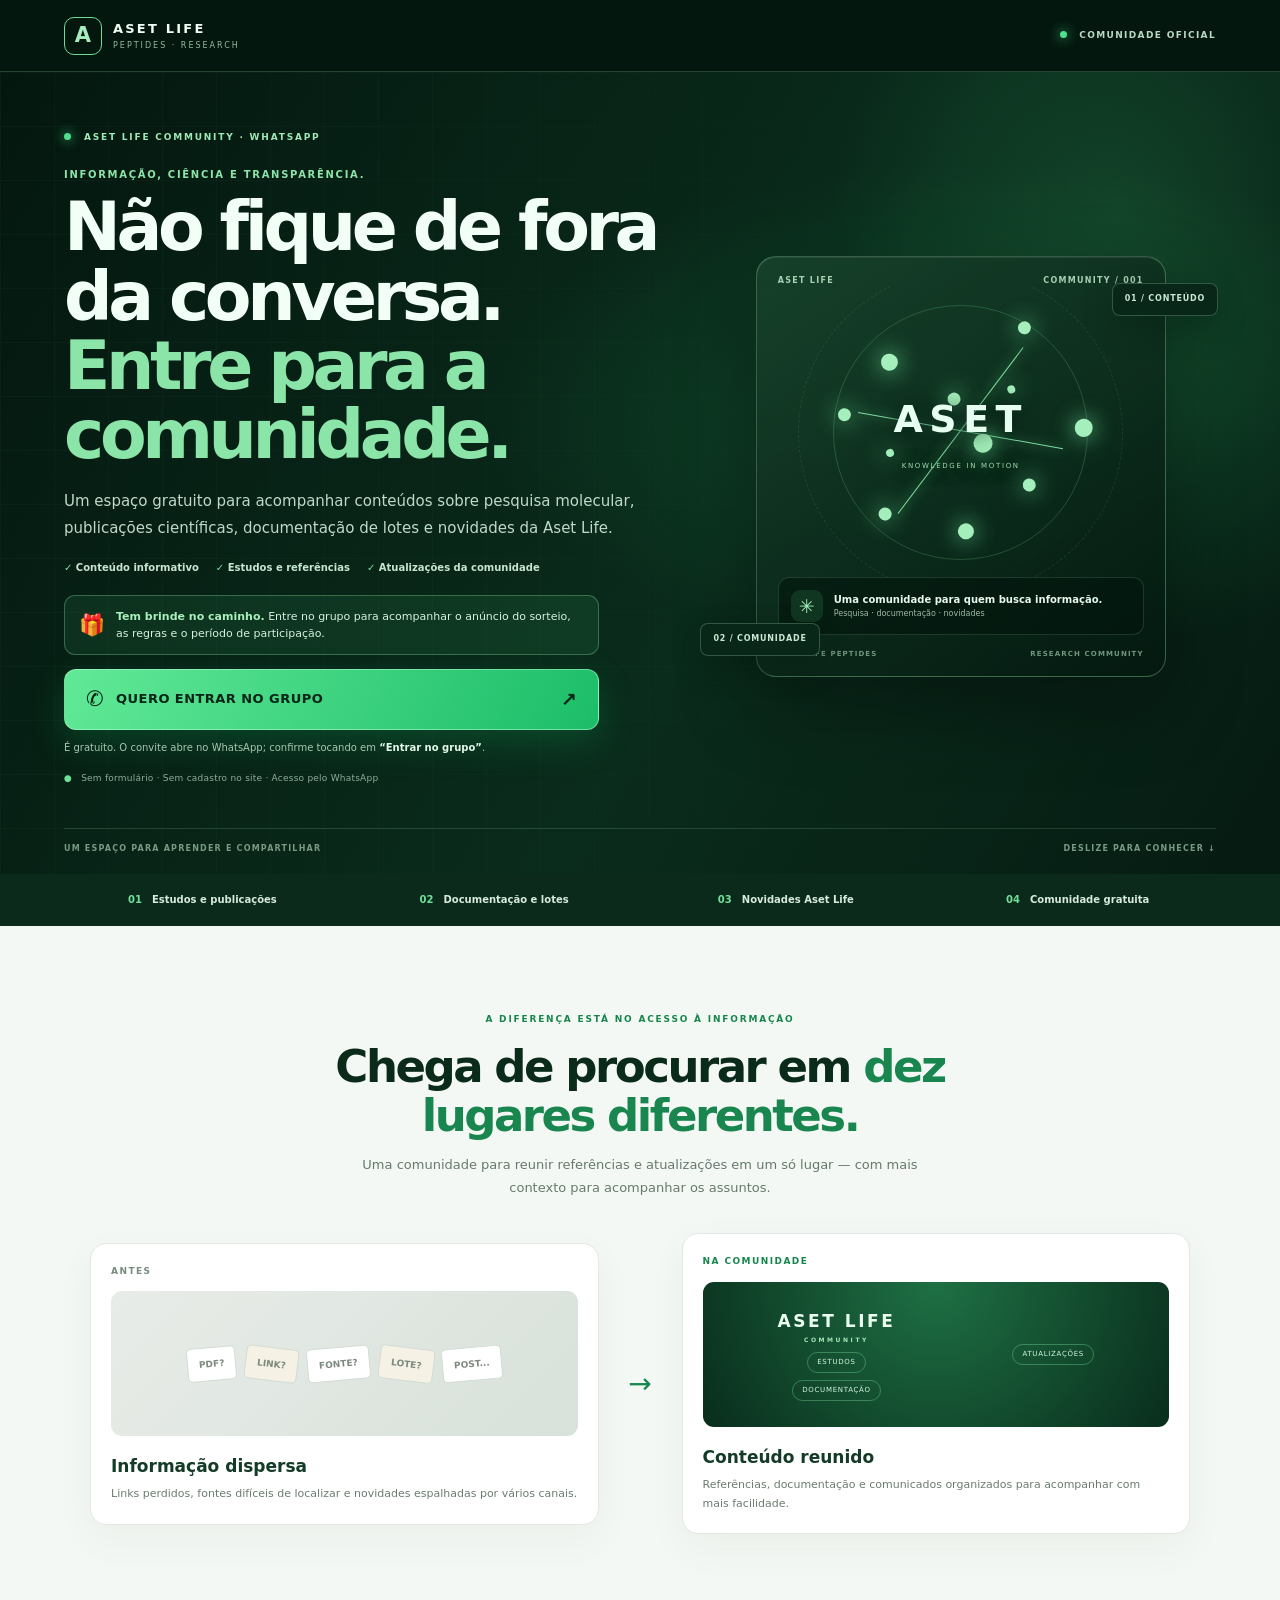
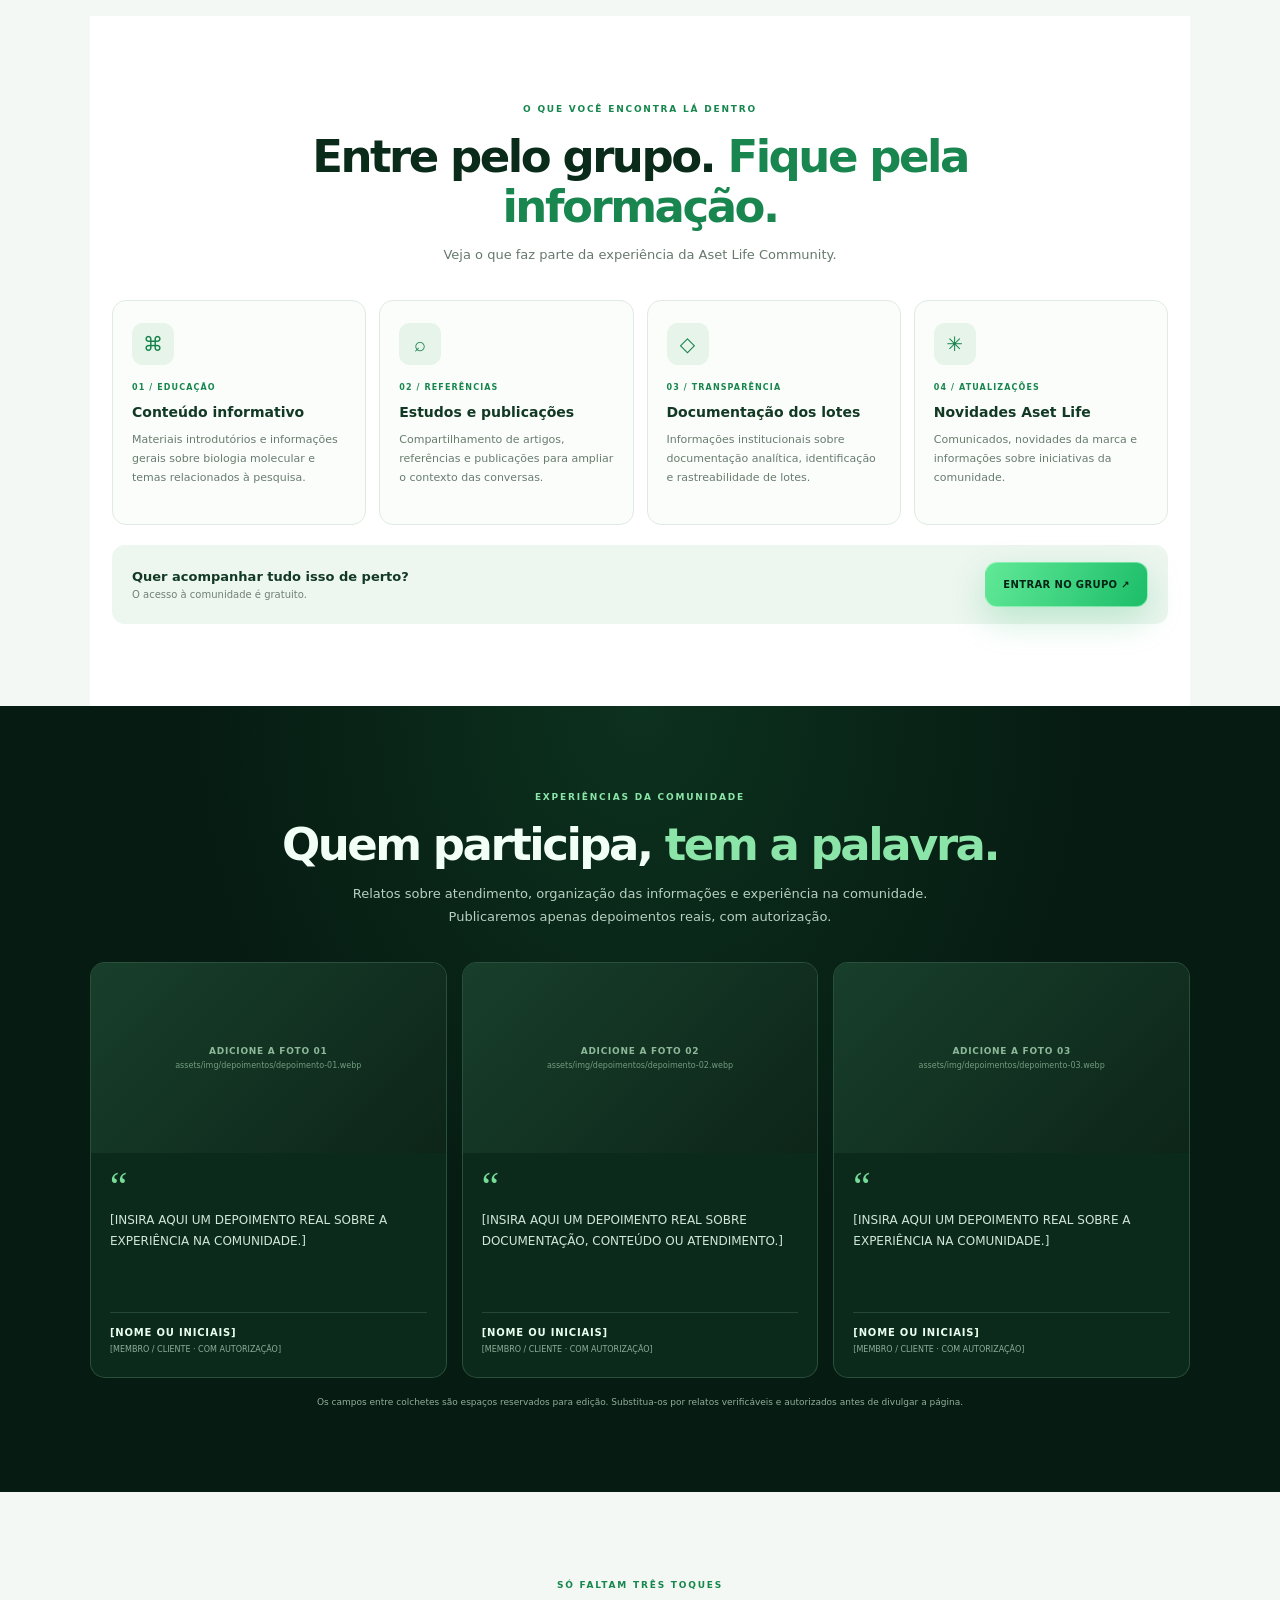
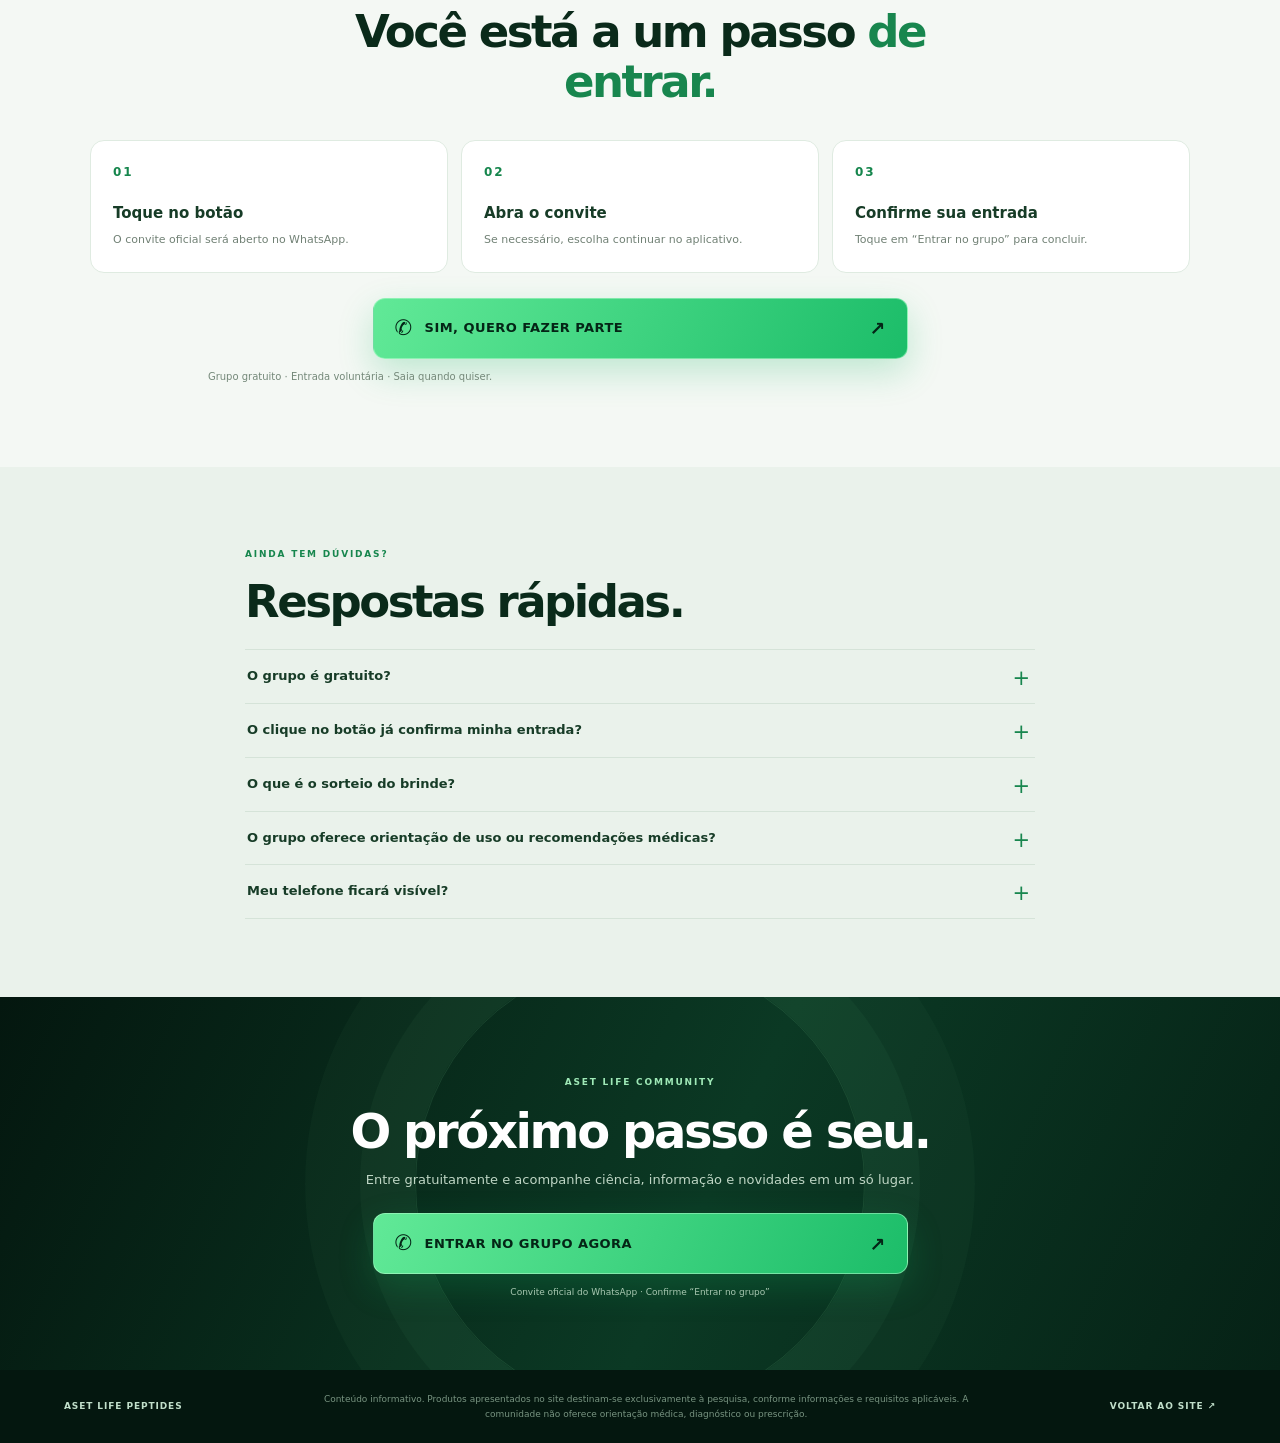
==== commit 09bffb4d: "Polish testimonial photo placeholders" ====
--- a/grupo/index.html
+++ b/grupo/index.html
@@ -114,17 +114,17 @@
         <div class="testimonial-grid">
           <!-- DEPOIMENTO 01: substitua o caminho da imagem abaixo pelo arquivo enviado para assets/img/depoimentos/. Ex.: ../assets/img/depoimentos/depoimento-01.webp -->
           <article class="testimonial-card">
-            <div class="testimonial-photo"><img src="../assets/img/depoimentos/depoimento-01.webp" alt="Foto autorizada do membro 1" onerror="this.style.display='none'"><span>ADICIONE A FOTO 01<br><small>assets/img/depoimentos/depoimento-01.webp</small></span></div>
+            <div class="testimonial-photo"><img src="../assets/img/depoimentos/depoimento-01.webp" alt="Foto autorizada do membro 1" onerror="this.style.display='none'" onload="this.nextElementSibling.style.display='none'"><span>ADICIONE A FOTO 01<br><small>assets/img/depoimentos/depoimento-01.webp</small></span></div>
             <div class="testimonial-body"><div class="quote-mark">“</div><p>[INSIRA AQUI UM DEPOIMENTO REAL SOBRE A EXPERIÊNCIA NA COMUNIDADE.]</p><div class="testimonial-author"><strong>[NOME OU INICIAIS]</strong><small>[MEMBRO / CLIENTE · COM AUTORIZAÇÃO]</small></div></div>
           </article>
           <!-- DEPOIMENTO 02: troque imagem, texto e identificação. Não publique relatos fictícios. -->
           <article class="testimonial-card">
-            <div class="testimonial-photo"><img src="../assets/img/depoimentos/depoimento-02.webp" alt="Foto autorizada do membro 2" onerror="this.style.display='none'"><span>ADICIONE A FOTO 02<br><small>assets/img/depoimentos/depoimento-02.webp</small></span></div>
+            <div class="testimonial-photo"><img src="../assets/img/depoimentos/depoimento-02.webp" alt="Foto autorizada do membro 2" onerror="this.style.display='none'" onload="this.nextElementSibling.style.display='none'"><span>ADICIONE A FOTO 02<br><small>assets/img/depoimentos/depoimento-02.webp</small></span></div>
             <div class="testimonial-body"><div class="quote-mark">“</div><p>[INSIRA AQUI UM DEPOIMENTO REAL SOBRE DOCUMENTAÇÃO, CONTEÚDO OU ATENDIMENTO.]</p><div class="testimonial-author"><strong>[NOME OU INICIAIS]</strong><small>[MEMBRO / CLIENTE · COM AUTORIZAÇÃO]</small></div></div>
           </article>
           <!-- DEPOIMENTO 03: troque imagem, texto e identificação. Remova o cartão se não houver relato autorizado. -->
           <article class="testimonial-card">
-            <div class="testimonial-photo"><img src="../assets/img/depoimentos/depoimento-03.webp" alt="Foto autorizada do membro 3" onerror="this.style.display='none'"><span>ADICIONE A FOTO 03<br><small>assets/img/depoimentos/depoimento-03.webp</small></span></div>
+            <div class="testimonial-photo"><img src="../assets/img/depoimentos/depoimento-03.webp" alt="Foto autorizada do membro 3" onerror="this.style.display='none'" onload="this.nextElementSibling.style.display='none'"><span>ADICIONE A FOTO 03<br><small>assets/img/depoimentos/depoimento-03.webp</small></span></div>
             <div class="testimonial-body"><div class="quote-mark">“</div><p>[INSIRA AQUI UM DEPOIMENTO REAL SOBRE A EXPERIÊNCIA NA COMUNIDADE.]</p><div class="testimonial-author"><strong>[NOME OU INICIAIS]</strong><small>[MEMBRO / CLIENTE · COM AUTORIZAÇÃO]</small></div></div>
           </article>
         </div>
--- a/assets/css/group-landing.css
+++ b/assets/css/group-landing.css
@@ -1,117 +1,14 @@
-:root{color-scheme:dark;--bg:#061b12;--bg2:#0a2b1c;--green:#38d17e;--mint:#a7edbd;--text:#f2fff6;--muted:#b2cbb9;--line:rgba(166,226,183,.18);--ink:#102b1d;--soft:#f4f8f4}
-*{box-sizing:border-box}
-html{scroll-behavior:smooth;scroll-padding-top:24px}
-body{margin:0;background:var(--soft);color:var(--ink);font-family:Inter,ui-sans-serif,system-ui,-apple-system,BlinkMacSystemFont,"Segoe UI",sans-serif;line-height:1.6;-webkit-font-smoothing:antialiased;text-rendering:optimizeLegibility}
-a{-webkit-tap-highlight-color:transparent}
-.site-header{height:76px;padding:0 max(5vw,24px);display:flex;align-items:center;justify-content:space-between;background:#04170f;border-bottom:1px solid var(--line);position:relative;z-index:3}
-.brand{display:flex;align-items:center;gap:12px;color:#f2fff6;text-decoration:none}
-.brand-symbol{width:39px;height:39px;display:grid;place-items:center;border:1px solid rgba(130,230,160,.65);border-radius:11px;color:var(--mint);font:800 22px ui-sans-serif,system-ui,sans-serif;box-shadow:inset 0 0 20px rgba(56,209,126,.1)}
-.brand-copy strong,.brand-copy small{display:block}
-.brand-copy strong{font-size:14px;font-weight:800;letter-spacing:.16em}
-.brand-copy small{margin-top:2px;color:#91b99c;font-size:8px;letter-spacing:.28em}
-.header-link{color:#d0e4d5;text-decoration:none;font-size:12px;font-weight:700;padding:10px 0}
-.header-link span{color:var(--mint);margin-left:5px}
-.hero{position:relative;overflow:hidden;background:radial-gradient(ellipse at 76% 48%,rgba(25,112,68,.26),transparent 36%),linear-gradient(118deg,#04170f 0%,#08281a 58%,#061b12 100%);color:var(--text);padding:58px max(5vw,24px) 20px;isolation:isolate}
-.hero:before{content:"";position:absolute;inset:0;background-image:linear-gradient(rgba(148,222,170,.035) 1px,transparent 1px),linear-gradient(90deg,rgba(148,222,170,.035) 1px,transparent 1px);background-size:58px 58px;mask-image:linear-gradient(90deg,black,transparent 95%);z-index:-1}
-.ambient{position:absolute;border-radius:50%;pointer-events:none;z-index:-1}
-.ambient-one{width:500px;height:500px;right:4%;top:0;background:radial-gradient(circle,rgba(43,183,104,.12),transparent 68%)}
-.ambient-two{width:280px;height:280px;left:-130px;bottom:0;background:radial-gradient(circle,rgba(62,177,110,.12),transparent 68%)}
-.hero-grid{width:min(1160px,100%);margin:auto;display:grid;grid-template-columns:1.08fr .92fr;gap:38px;align-items:center;min-height:490px}
-.hero-copy{padding:10px 0 25px;max-width:650px}
-.eyebrow,.section-kicker{font-size:10px;font-weight:800;letter-spacing:.19em;color:#9fe9b7}
-.eyebrow{display:flex;align-items:center;gap:9px}
-.live-dot,.art-status i{width:7px;height:7px;border-radius:50%;background:#4de18c;box-shadow:0 0 13px #4de18c}
-.eyebrow-divider{color:#6b9b79}
-.hero h1{font-size:clamp(42px,5.1vw,66px);font-weight:820;line-height:1.055;letter-spacing:-.065em;margin:22px 0 18px;max-width:650px}
-.hero h1 em,.section-heading h2 em{color:#8be5a9;font-style:normal}
-.hero-lead{max-width:560px;color:#c1d8c8;font-size:15px;line-height:1.8;margin:0 0 24px}
-.join-button{display:inline-flex;align-items:center;justify-content:center;gap:11px;min-height:60px;padding:0 22px;border:1px solid rgba(190,255,211,.5);border-radius:12px;background:linear-gradient(120deg,#53e28e,#1bb969);box-shadow:0 13px 34px rgba(17,179,95,.2);color:#042516;text-decoration:none;font-size:13px;font-weight:800;letter-spacing:.005em;transition:transform .18s,box-shadow .18s}
-.join-button:hover{transform:translateY(-2px);box-shadow:0 17px 38px rgba(17,179,95,.28)}
-.join-button:focus-visible,.header-link:focus-visible,.site-footer a:focus-visible,summary:focus-visible{outline:3px solid #a7edbd;outline-offset:4px}
-.join-button svg{width:20px;height:20px;fill:currentColor;flex:0 0 auto}
-.button-arrow{font-size:18px;margin-left:2px}
-.cta-helper{max-width:490px;margin:12px 0 0;color:#a8c7b1;font-size:11px;line-height:1.65}
-.cta-helper>span{color:#8be5a9;margin-right:5px}
-.cta-helper strong{color:#e3f8e9}
-.privacy-note{display:flex;align-items:center;gap:8px;color:#9eb9a7;font-size:11px;margin-top:14px}
-.privacy-note span{color:#8be5a9;font-weight:900}
-.hero-art{position:relative;min-height:430px;display:grid;place-items:center}
-.art-card{position:relative;width:min(390px,90%);min-height:380px;padding:20px 23px 17px;border:1px solid rgba(166,226,183,.3);border-radius:19px;background:linear-gradient(145deg,rgba(23,66,43,.88),rgba(4,25,16,.94));box-shadow:0 30px 80px rgba(0,0,0,.3),inset 0 1px rgba(255,255,255,.07);z-index:1}
-.art-top,.art-footer{display:flex;align-items:center;justify-content:space-between;color:#b5d6bf;font-size:9px;font-weight:800;letter-spacing:.17em}
-.art-status{display:flex;align-items:center;gap:7px;color:#9bd9ad;font-size:8px}
-.art-status i{display:inline-block}
-.molecule-art{height:260px;display:grid;place-items:center}
-.molecule-art svg{width:100%;height:100%;filter:drop-shadow(0 0 25px rgba(100,225,148,.12))}
-.art-message{display:flex;align-items:center;gap:12px;padding:11px 12px;border:1px solid rgba(163,225,180,.16);border-radius:11px;background:rgba(3,20,12,.55)}
-.message-icon{width:31px;height:31px;display:grid;place-items:center;border-radius:9px;background:rgba(82,211,128,.14);color:#a5edbc;font-size:19px;flex:0 0 auto}
-.art-message strong,.art-message small{display:block}
-.art-message strong{font-size:11px;color:#e8f8ec}
-.art-message small{font-size:9px;color:#9cb8a4;margin-top:2px}
-.art-footer{padding-top:14px;font-size:7px;color:#6f957b}
-.orbit{position:absolute;border:1px solid rgba(125,222,157,.16);border-radius:50%;aspect-ratio:1}
-.orbit-a{width:420px}
-.orbit-b{width:490px;border-style:dashed;opacity:.5}
-.floating-tag{position:absolute;z-index:2;padding:10px 13px;border:1px solid rgba(175,236,192,.25);border-radius:8px;background:rgba(5,30,18,.9);box-shadow:0 12px 30px rgba(0,0,0,.2);color:#cce7d2;font-size:8px;font-weight:800;letter-spacing:.1em}
-.floating-tag span{color:#81dfa1;margin-right:7px}
-.tag-top{top:55px;right:-5px}
-.tag-bottom{bottom:47px;left:-14px}
-.hero-bottom{width:min(1160px,100%);margin:25px auto 0;padding:15px 0 0;border-top:1px solid rgba(166,226,183,.16);display:flex;justify-content:space-between;color:#789a83;font-size:8px;font-weight:800;letter-spacing:.17em}
-.benefits{padding:82px 24px 86px;background:radial-gradient(ellipse at 50% 0,rgba(48,156,91,.08),transparent 42%),var(--soft)}
-.section-heading{text-align:center;max-width:760px;margin:0 auto 38px}
-.section-kicker{color:#16864d}
-.section-heading h2,.how-copy h2,.guidelines-heading h2,.faq h2{font-size:clamp(29px,3.8vw,42px);font-weight:820;line-height:1.15;letter-spacing:-.05em;color:#0a2a1a;margin:12px 0}
-.section-heading h2 em{color:#18864e}
-.section-heading p,.guidelines-heading>p{max-width:610px;margin:0 auto;color:#65796d;font-size:14px;line-height:1.8}
-.benefit-grid{width:min(1100px,100%);margin:auto;display:grid;grid-template-columns:repeat(4,1fr);gap:13px}
-.benefit-card{position:relative;min-height:215px;padding:22px 20px;border:1px solid #e0eae2;border-radius:14px;background:rgba(255,255,255,.9);box-shadow:0 12px 35px rgba(15,54,29,.035);transition:transform .18s,border-color .18s}
-.benefit-card:hover{transform:translateY(-3px);border-color:#b8d9c1}
-.benefit-number{position:absolute;top:18px;right:18px;color:#a3b7a8;font-size:9px;font-weight:800;letter-spacing:.1em}
-.benefit-icon{width:40px;height:40px;display:grid;place-items:center;border-radius:11px;background:#e6f4e9;color:#13814a;font-size:19px}
-.benefit-card h3{font-size:14px;font-weight:800;color:#123923;margin:18px 0 7px}
-.benefit-card p{margin:0;color:#687c6e;font-size:12px;line-height:1.75}
-.giveaway-teaser{max-width:510px;display:flex;align-items:center;gap:11px;margin:0 0 13px;padding:12px 15px;border:1px solid rgba(137,231,166,.32);border-radius:11px;background:rgba(40,139,80,.16);color:#d9f4e1;font-size:12px;line-height:1.5}
-.giveaway-teaser-icon{width:31px;height:31px;display:grid;place-items:center;flex:0 0 auto;border-radius:9px;background:rgba(116,226,151,.16);font-size:17px}
-.giveaway-teaser strong{color:#a8f0bd}
-@media(max-width:900px){.giveaway-teaser{margin-left:auto;margin-right:auto;text-align:left}}
-.how-it-works{padding:68px 24px;background:#eaf2eb;border-top:1px solid #e0eae2;border-bottom:1px solid #e0eae2}
-@media(max-width:900px){.giveaway-inner{grid-template-columns:auto 1fr}.giveaway-highlight{grid-column:2;border-left:0;border-top:1px solid #d6e7d9;padding:12px 0 0;text-align:left;display:flex;align-items:center;gap:10px}.giveaway-highlight strong{font-size:27px}.giveaway-highlight span{margin:0}}
-.how-inner{width:min(980px,100%);margin:auto;display:grid;grid-template-columns:.8fr 1.2fr;gap:65px;align-items:center}
-.how-copy h2{margin:12px 0}
-.how-copy p{color:#64786a;font-size:14px;line-height:1.8;margin:0}
-.steps{list-style:none;margin:0;padding:0;display:grid;gap:12px}
-.steps li{display:flex;align-items:center;gap:16px;padding:15px 17px;background:rgba(255,255,255,.8);border:1px solid #dce8de;border-radius:12px}
-.steps li>span{width:36px;height:36px;display:grid;place-items:center;flex:0 0 auto;border-radius:10px;background:#e1f3e6;color:#16864d;font-size:11px;font-weight:800}
-.steps strong,.steps small{display:block}
-.steps strong{font-size:13px;color:#173c27}
-.steps small{margin-top:2px;color:#718175;font-size:11px;line-height:1.5}
-.community-guidelines{padding:78px 24px;background:#fff}
-.guidelines-heading{text-align:center;max-width:700px;margin:0 auto 32px}
-.guidelines-heading h2{margin-bottom:10px}
-.guideline-list{width:min(850px,100%);margin:auto;border-top:1px solid #e4ece5}
-.guideline-list>div{display:flex;align-items:flex-start;gap:18px;padding:15px 8px;border-bottom:1px solid #e4ece5}
-.guideline-list span{color:#18864e;font-size:10px;font-weight:800;letter-spacing:.1em;padding-top:3px}
-.guideline-list p{margin:0;color:#53675a;font-size:13px;line-height:1.7}
-.closing{position:relative;overflow:hidden;padding:66px 24px;background:linear-gradient(115deg,#061b12,#0b3924 55%,#062216);text-align:center;color:#fff}
-.closing-orb{position:absolute;width:340px;height:340px;left:50%;top:50%;transform:translate(-50%,-50%);border:1px solid rgba(138,224,162,.13);border-radius:50%;box-shadow:0 0 0 45px rgba(138,224,162,.025),0 0 0 90px rgba(138,224,162,.018)}
-.closing-content{position:relative;z-index:1}
-.closing h2{max-width:650px;margin:12px auto;font-size:clamp(32px,4vw,45px);font-weight:820;line-height:1.12;letter-spacing:-.05em}
-.closing p{color:#bfd6c5;margin:0 auto 23px;font-size:14px}
-.join-button-secondary{min-height:57px}
-.closing-helper{margin:11px auto 0!important;color:#a8c7b1!important;font-size:11px!important}
-.faq{padding:72px 24px 78px;background:var(--soft)}
-.faq-inner{width:min(780px,100%);margin:auto}
-.faq h2{margin:10px 0 24px}
-.faq details{border-top:1px solid #dfe8e1;padding:16px 2px}
-.faq details:last-child{border-bottom:1px solid #dfe8e1}
-.faq summary{position:relative;cursor:pointer;list-style:none;padding-right:28px;color:#173c27;font-size:13px;font-weight:750}
-.faq summary::-webkit-details-marker{display:none}
-.faq summary:after{content:"+";position:absolute;right:3px;top:-3px;color:#18864e;font-size:21px;font-weight:400}
-.faq details[open] summary:after{content:"−"}
-.faq details p{max-width:700px;margin:10px 0 0;color:#687c6e;font-size:12px;line-height:1.8}
-.site-footer{padding:23px max(5vw,24px);display:grid;grid-template-columns:auto minmax(200px,700px) auto;align-items:center;justify-content:space-between;gap:20px;background:#04170f;color:#789481;font-size:9px}
-.site-footer a{color:#c1dfca;text-decoration:none;font-weight:800;white-space:nowrap}
-.site-footer p{max-width:700px;margin:0;text-align:center;line-height:1.65}
-@media(max-width:900px){.hero-grid{grid-template-columns:1fr;gap:0}.hero-copy{max-width:720px;margin:auto;text-align:center;padding:10px 0 0}.eyebrow,.privacy-note{justify-content:center}.hero h1,.hero-lead,.cta-helper{margin-left:auto;margin-right:auto}.hero-art{min-height:390px}.tag-top{right:3%}.tag-bottom{left:3%}.benefit-grid{grid-template-columns:repeat(2,1fr)}.how-inner{grid-template-columns:1fr;gap:25px}.how-copy{text-align:center;max-width:600px;margin:auto}}
-@media(max-width:560px){.site-header{height:66px;padding:0 17px}.brand-symbol{width:34px;height:34px;font-size:19px}.brand-copy strong{font-size:11px}.brand-copy small{font-size:7px}.header-link{font-size:10px}.hero{padding:37px 19px 16px}.hero-grid{min-height:unset}.hero-copy{padding:0}.eyebrow{font-size:8px;letter-spacing:.15em;gap:7px}.hero h1{font-size:clamp(37px,10vw,45px);margin:18px auto 14px;max-width:520px}.hero-lead{font-size:13px;line-height:1.7;margin-bottom:19px;max-width:490px}.giveaway-teaser{width:100%;font-size:11px;padding:10px 12px}.join-button{width:100%;min-height:58px;padding:0 12px;font-size:12px;gap:8px}.cta-helper{max-width:390px;margin-top:10px;font-size:10px}.privacy-note{font-size:10px;margin-top:12px}.hero-art{min-height:330px;margin-top:12px}.art-card{width:min(330px,94%);min-height:325px;padding:16px}.molecule-art{height:215px}.orbit-a{width:330px}.orbit-b{width:390px}.floating-tag{font-size:7px;padding:8px 9px}.tag-top{top:20px}.tag-bottom{bottom:12px}.hero-bottom{font-size:6px;gap:10px;line-height:1.5;margin-top:14px}.benefits{padding:58px 17px 62px}.section-heading{margin-bottom:27px}.section-heading h2,.how-copy h2,.guidelines-heading h2,.faq h2{font-size:29px}.section-heading p,.guidelines-heading>p{font-size:12px}.benefit-grid{grid-template-columns:1fr;gap:9px}.benefit-card{min-height:unset;padding:18px}.benefit-card h3{margin-top:13px}.benefit-card p{font-size:12px}.giveaway{padding:25px 17px}.giveaway-inner{grid-template-columns:1fr;gap:12px;padding:20px}.giveaway-symbol{width:44px;height:44px;font-size:23px}.giveaway-copy h2{font-size:22px}.giveaway-copy p{font-size:12px}.giveaway-highlight{grid-column:auto;padding:10px 0 0}.giveaway-highlight strong{font-size:25px}.giveaway-highlight span{font-size:10px}
-.how-it-works{padding:53px 18px}.how-copy p{font-size:12px}.steps li{padding:13px;gap:12px}.steps small{font-size:10px}.community-guidelines{padding:58px 19px}.guideline-list>div{gap:12px;padding:13px 3px}.guideline-list p{font-size:12px}.closing{padding:55px 19px}.closing h2{font-size:34px}.closing p{font-size:12px;line-height:1.7}.join-button-secondary{min-height:56px}.faq{padding:57px 19px 62px}.faq summary{font-size:12px}.site-footer{grid-template-columns:1fr;justify-items:center;text-align:center;gap:11px;padding:23px 19px}.site-footer p{order:3;font-size:9px}.site-footer a:last-child{order:2}}
+:root{color-scheme:dark;--forest:#061b12;--forest2:#0b2d1d;--green:#38d17e;--mint:#a7edbd;--ink:#102b1d;--paper:#f4f8f4;--muted:#6b7e70;--line:#dfe9e1}
+*{box-sizing:border-box}html{scroll-behavior:smooth;scroll-padding-top:24px}body{margin:0;background:var(--paper);color:var(--ink);font-family:Inter,ui-sans-serif,system-ui,-apple-system,"Segoe UI",sans-serif;line-height:1.6;-webkit-font-smoothing:antialiased}a{-webkit-tap-highlight-color:transparent}
+.topbar{height:72px;padding:0 max(5vw,22px);display:flex;align-items:center;justify-content:space-between;background:#04170f;border-bottom:1px solid #214431}.brand{display:flex;align-items:center;gap:11px;color:#f1fff5;text-decoration:none}.brand-mark{width:38px;height:38px;border:1px solid #72d997;border-radius:10px;display:grid;place-items:center;color:#a7edbd;font-size:21px;font-weight:900}.brand strong,.brand small{display:block}.brand strong{font-size:13px;letter-spacing:.17em}.brand small{font-size:8px;letter-spacing:.25em;color:#91b99c}.topbar-note{color:#b9d9c2;font-size:9px;font-weight:800;letter-spacing:.15em}.topbar-note i,.eyebrow span{display:inline-block;width:7px;height:7px;border-radius:50%;background:#4de18c;box-shadow:0 0 12px #4de18c;margin-right:8px}
+.hero{position:relative;overflow:hidden;padding:50px max(5vw,22px) 18px;background:radial-gradient(ellipse at 78% 42%,rgba(31,145,79,.28),transparent 37%),linear-gradient(120deg,#04170f,#0a2c1c 58%,#061b12);color:#f2fff6;isolation:isolate}.hero:before{content:"";position:absolute;inset:0;background-image:linear-gradient(rgba(148,222,170,.035) 1px,transparent 1px),linear-gradient(90deg,rgba(148,222,170,.035) 1px,transparent 1px);background-size:54px 54px;mask-image:linear-gradient(90deg,#000,transparent 90%);z-index:-1}.hero-glow{position:absolute;width:600px;height:600px;right:-140px;top:-160px;border-radius:50%;background:radial-gradient(circle,rgba(63,203,116,.16),transparent 68%);z-index:-1}.hero-inner{width:min(1160px,100%);min-height:510px;margin:auto;display:grid;grid-template-columns:1.08fr .92fr;align-items:center;gap:42px}.hero-copy{max-width:660px;padding:8px 0 25px}.eyebrow,.kicker{font-size:9px;font-weight:850;letter-spacing:.2em;color:#9fe9b7}.hero-pretitle{margin:23px 0 9px;color:#8be5a9;font-size:10px;font-weight:850;letter-spacing:.17em}.hero h1{max-width:670px;margin:0 0 18px;font-size:clamp(42px,5.4vw,68px);font-weight:850;line-height:1.02;letter-spacing:-.065em}.hero h1 em,.section-intro h2 em{color:#8be5a9;font-style:normal}.hero-description{max-width:580px;color:#c1d8c8;font-size:15px;line-height:1.8;margin:0 0 18px}.hero-points{display:flex;flex-wrap:wrap;gap:9px 17px;margin:0 0 19px;color:#c9e5d0;font-size:10px;font-weight:700}.hero-points span:first-letter{color:#7de3a0}.gift-strip{display:flex;align-items:center;gap:11px;max-width:535px;margin:0 0 14px;padding:12px 14px;border:1px solid rgba(143,235,171,.3);border-radius:11px;background:rgba(48,140,82,.17);color:#d7f1df;font-size:11px;line-height:1.55}.gift-icon{font-size:21px}.gift-strip strong{color:#a9f0bd}.cta{display:flex;align-items:center;justify-content:center;gap:12px;min-height:61px;padding:0 21px;border:1px solid rgba(190,255,211,.5);border-radius:12px;background:linear-gradient(115deg,#61e997,#1cbd69);box-shadow:0 13px 35px rgba(17,179,95,.23);color:#042516;text-decoration:none;font-size:13px;font-weight:900;letter-spacing:.035em;transition:transform .18s,box-shadow .18s}.cta:hover{transform:translateY(-2px);box-shadow:0 17px 38px rgba(17,179,95,.3)}.cta-main{width:min(100%,535px)}.cta b{font-size:19px;margin-left:auto}.whatsapp-icon{font-size:21px}.cta-note{max-width:520px;margin:10px 0 0;color:#a8c7b1;font-size:10px}.cta-note strong{color:#e4f8e9}.trust-line{margin-top:15px;color:#8eae99;font-size:9px;letter-spacing:.025em}.trust-line span{color:#70df98;margin-right:6px}
+.hero-visual{position:relative;min-height:450px;display:grid;place-items:center}.visual-frame{position:relative;width:min(410px,91%);padding:18px 21px 15px;border:1px solid rgba(166,226,183,.3);border-radius:20px;background:linear-gradient(145deg,rgba(23,66,43,.9),rgba(4,25,16,.96));box-shadow:0 30px 80px rgba(0,0,0,.32),inset 0 1px rgba(255,255,255,.08);z-index:1}.visual-label,.visual-foot{display:flex;justify-content:space-between;color:#a9cfb4;font-size:8px;font-weight:850;letter-spacing:.16em}.visual-art{height:290px;position:relative;display:grid;place-items:center;overflow:hidden}.ring{position:absolute;border:1px solid rgba(127,219,157,.22);border-radius:50%;aspect-ratio:1}.ring-one{width:255px}.ring-two{width:325px;border-style:dashed;opacity:.6}.molecule{position:absolute;width:260px;height:210px;transform:rotate(-18deg)}.molecule:before,.molecule:after{content:"";position:absolute;left:10%;top:49%;width:80%;height:1px;background:#7fdba0;transform:rotate(28deg);box-shadow:0 0 12px #60d78c}.molecule:after{transform:rotate(-35deg)}.molecule i{position:absolute;width:13px;height:13px;border-radius:50%;background:#a4efbb;box-shadow:0 0 22px #6cde98}.molecule i:nth-child(1){left:7%;top:22%}.molecule i:nth-child(2){left:29%;top:4%;width:17px;height:17px}.molecule i:nth-child(3){left:49%;top:31%}.molecule i:nth-child(4){left:83%;top:9%}.molecule i:nth-child(5){left:92%;top:62%;width:18px;height:18px}.molecule i:nth-child(6){left:66%;top:81%}.molecule i:nth-child(7){left:37%;top:92%;width:16px;height:16px}.molecule i:nth-child(8){left:10%;top:73%}.molecule i:nth-child(9){left:53%;top:54%;width:19px;height:19px}.molecule i:nth-child(10){left:72%;top:36%;width:8px;height:8px}.molecule i:nth-child(11){left:20%;top:47%;width:8px;height:8px}.visual-center{position:relative;z-index:2;text-align:center;text-shadow:0 2px 20px #061b12}.visual-center strong{display:block;font-size:38px;letter-spacing:.17em;color:#e7fff0}.visual-center small{font-size:7px;letter-spacing:.24em;color:#9fdbb1}.visual-caption{display:flex;align-items:center;gap:11px;padding:12px;border:1px solid rgba(163,225,180,.16);border-radius:11px;background:rgba(3,20,12,.6)}.caption-symbol{width:32px;height:32px;display:grid;place-items:center;border-radius:9px;background:rgba(82,211,128,.14);color:#a5edbc;font-size:19px}.visual-caption strong,.visual-caption small{display:block}.visual-caption strong{font-size:10px;color:#e8f8ec}.visual-caption small{font-size:8px;color:#9cb8a4}.visual-foot{padding-top:14px;font-size:7px;color:#70977d}.float-chip{position:absolute;z-index:2;padding:9px 12px;border:1px solid rgba(175,236,192,.25);border-radius:8px;background:#082719;color:#cce7d2;font-size:8px;font-weight:850;letter-spacing:.1em;box-shadow:0 12px 30px #00180d55}.chip-one{top:42px;right:-2px}.chip-two{bottom:35px;left:-5px}.hero-bottom{width:min(1160px,100%);margin:18px auto 0;padding-top:14px;border-top:1px solid rgba(166,226,183,.16);display:flex;justify-content:space-between;color:#789a83;font-size:8px;font-weight:850;letter-spacing:.15em}
+.proof-bar{display:grid;grid-template-columns:repeat(4,1fr);background:#0b2a1b;color:#d6ebdc;padding:18px max(5vw,22px);gap:15px}.proof-bar div{display:flex;align-items:center;justify-content:center;gap:10px;font-size:10px;font-weight:750}.proof-bar b{color:#70df98;font-size:10px}
+.section-wrap{width:min(1100px,calc(100% - 44px));margin:auto}.contrast,.inside,.join-steps{padding-top:78px;padding-bottom:82px}.section-intro{max-width:720px;margin:0 auto 34px;text-align:center}.section-intro .kicker,.faq-inner .kicker{color:#16864d}.section-intro h2,.faq-inner h2{margin:12px 0;font-size:clamp(30px,4vw,45px);line-height:1.1;letter-spacing:-.055em;font-weight:850;color:#0a2a1a}.section-intro h2 em{color:#18864e}.section-intro p{max-width:610px;margin:auto;color:#66796c;font-size:13px;line-height:1.8}.compare-grid{display:grid;grid-template-columns:1fr 55px 1fr;align-items:center;gap:14px}.compare-card{padding:20px;border:1px solid #e0e9e2;border-radius:16px;background:#fff;box-shadow:0 14px 40px rgba(15,54,29,.045)}.compare-tag{font-size:9px;font-weight:900;letter-spacing:.16em;color:#788c7e}.after .compare-tag{color:#16864d}.compare-visual{height:145px;margin:13px 0 17px;border-radius:11px;position:relative;overflow:hidden;display:flex;align-items:center;justify-content:center;gap:9px;flex-wrap:wrap;padding:20px}.scattered{background:linear-gradient(135deg,#e8ece8,#d8e1da)}.scattered span{padding:9px 11px;background:#fff;border:1px solid #d2dcd4;border-radius:5px;color:#7b897e;font-size:9px;font-weight:850;transform:rotate(-5deg)}.scattered span:nth-child(2n){transform:rotate(7deg);background:#f5f1e4}.organized{background:radial-gradient(circle at 50% 0,#1e7044,#092d1c);flex-direction:column;gap:7px}.organized div{color:#eaffef;font-weight:900;letter-spacing:.15em;font-size:17px}.organized small{display:block;text-align:center;font-size:6px;color:#a9e6bc}.organized span{padding:4px 9px;border:1px solid #76d79a66;border-radius:20px;color:#d6f6df;font-size:7px;letter-spacing:.1em}.compare-card h3{margin:0 0 5px;color:#143b25;font-size:17px}.compare-card p{margin:0;color:#6a7c70;font-size:11px;line-height:1.7}.compare-arrow{text-align:center;font-size:28px;color:#18864e}.inside{background:#fff;max-width:none}.inside>.section-intro,.inside-grid,.mid-cta{width:min(1100px,calc(100% - 44px));margin-left:auto;margin-right:auto}.inside-grid{display:grid;grid-template-columns:repeat(4,1fr);gap:13px}.inside-grid article{padding:22px 19px;border:1px solid #e0eae2;border-radius:14px;background:#fbfdfb;min-height:225px}.inside-icon{width:42px;height:42px;display:grid;place-items:center;border-radius:11px;background:#e6f4e9;color:#13814a;font-size:20px}.inside-grid small{display:block;margin-top:17px;color:#16864d;font-size:8px;font-weight:900;letter-spacing:.14em}.inside-grid h3{margin:6px 0;color:#123923;font-size:14px}.inside-grid p{margin:0;color:#687c6e;font-size:11px;line-height:1.75}.mid-cta{margin-top:20px;padding:17px 20px;border-radius:13px;background:#edf6ef;display:flex;align-items:center;justify-content:space-between;gap:15px}.mid-cta strong,.mid-cta small{display:block}.mid-cta strong{font-size:13px;color:#123923}.mid-cta small{font-size:10px;color:#718175}.cta-small{min-height:45px;padding:0 17px;font-size:10px;white-space:nowrap}
+.testimonials{padding:76px 0 82px;background:radial-gradient(ellipse at 50% 0,rgba(38,139,77,.2),transparent 50%),#061b12;color:#f2fff6}.section-intro.light .kicker{color:#8be5a9}.section-intro.light h2{color:#f2fff6}.section-intro.light h2 em{color:#8be5a9}.section-intro.light p{color:#b8d0bf}.testimonial-grid{display:grid;grid-template-columns:repeat(3,1fr);gap:15px}.testimonial-card{overflow:hidden;border:1px solid rgba(166,226,183,.2);border-radius:15px;background:#0b2a1b}.testimonial-photo{height:190px;position:relative;display:grid;place-items:center;overflow:hidden;background:linear-gradient(135deg,#183f2b,#0d2519);color:#8db99a;text-align:center;font-size:9px;font-weight:850;letter-spacing:.08em}.testimonial-photo img{position:absolute;inset:0;width:100%;height:100%;object-fit:cover}.testimonial-photo span{padding:12px}.testimonial-photo small{font-size:8px;font-weight:500;letter-spacing:0;text-transform:none;color:#729b7e}.testimonial-body{padding:18px 19px 20px}.quote-mark{font-family:Georgia,serif;font-size:39px;line-height:.8;color:#75dc98}.testimonial-body p{min-height:85px;margin:8px 0 17px;color:#d1e7d7;font-size:12px;line-height:1.75}.testimonial-author{padding-top:12px;border-top:1px solid rgba(166,226,183,.16)}.testimonial-author strong,.testimonial-author small{display:block}.testimonial-author strong{color:#eaffef;font-size:10px;letter-spacing:.08em}.testimonial-author small{margin-top:3px;color:#8eae99;font-size:8px}.testimonial-note{margin:17px 0 0;color:#91ad99;font-size:9px;text-align:center}
+.join-steps{text-align:center}.steps-grid{display:grid;grid-template-columns:repeat(3,1fr);gap:13px;text-align:left}.steps-grid article{padding:22px;border:1px solid #dfebe1;border-radius:14px;background:#fff}.steps-grid b{display:block;margin-bottom:19px;color:#16864d;font-size:12px;letter-spacing:.15em}.steps-grid strong{display:block;color:#173c27;font-size:15px}.steps-grid p{margin:6px 0 0;color:#718175;font-size:11px;line-height:1.7}.step-cta{margin:25px auto 0}.dark-note{color:#748879}.faq-section{padding:72px 0 78px;background:#eaf2eb}.faq-inner{max-width:790px}.faq-inner h2{margin-bottom:23px}.faq-inner details{padding:16px 2px;border-top:1px solid #d5e3d8}.faq-inner details:last-child{border-bottom:1px solid #d5e3d8}.faq-inner summary{position:relative;cursor:pointer;list-style:none;padding-right:28px;color:#173c27;font-size:13px;font-weight:800}.faq-inner summary::-webkit-details-marker{display:none}.faq-inner summary:after{content:"+";position:absolute;right:3px;top:-4px;color:#18864e;font-size:21px;font-weight:400}.faq-inner details[open] summary:after{content:"−"}.faq-inner details p{max-width:700px;margin:10px 0 0;color:#687c6e;font-size:11px;line-height:1.8}
+.final-cta{position:relative;overflow:hidden;padding:70px 22px;background:linear-gradient(115deg,#04170f,#0b3924 55%,#062216);text-align:center;color:#fff}.final-glow{position:absolute;width:450px;height:450px;left:50%;top:50%;transform:translate(-50%,-50%);border:1px solid #8ae0a21f;border-radius:50%;box-shadow:0 0 0 55px #8ae0a20a,0 0 0 110px #8ae0a208}.final-content{position:relative;z-index:1}.final-content h2{margin:12px auto;font-size:clamp(34px,4vw,48px);letter-spacing:-.05em;line-height:1.1}.final-content p{margin:0 auto 23px;color:#bfd6c5;font-size:13px}.final-content .cta{margin:auto}.final-content>small{display:block;margin-top:11px;color:#a8c7b1;font-size:9px}.footer{padding:22px max(5vw,22px);display:grid;grid-template-columns:auto minmax(200px,700px) auto;align-items:center;justify-content:space-between;gap:20px;background:#04170f;color:#789481}.footer a{color:#c1dfca;text-decoration:none;font-size:9px;font-weight:850;white-space:nowrap;letter-spacing:.1em}.footer p{max-width:700px;margin:0;text-align:center;font-size:9px;line-height:1.65}.mobile-cta{display:none}
+a:focus-visible,summary:focus-visible{outline:3px solid #a7edbd;outline-offset:4px}
+@media(max-width:900px){.hero-inner{grid-template-columns:1fr;gap:0}.hero-copy{max-width:740px;margin:auto;text-align:center}.hero-description,.cta-note{margin-left:auto;margin-right:auto}.hero-points{justify-content:center}.gift-strip{margin-left:auto;margin-right:auto;text-align:left}.hero-visual{min-height:400px}.testimonial-grid{grid-template-columns:repeat(2,1fr)}.testimonial-card:last-child{display:none}.inside-grid{grid-template-columns:repeat(2,1fr)}}
+@media(max-width:600px){body{padding-bottom:70px}.topbar{height:63px;padding:0 16px}.brand-mark{width:33px;height:33px;font-size:18px}.brand strong{font-size:11px}.brand small{font-size:7px}.topbar-note{font-size:7px}.hero{padding:35px 18px 15px}.hero-inner{min-height:0}.eyebrow{font-size:8px}.hero-pretitle{margin-top:18px;font-size:8px}.hero h1{font-size:clamp(38px,10.4vw,47px);margin-bottom:14px}.hero-description{font-size:12px;line-height:1.75}.hero-points{gap:7px 11px;font-size:8px}.gift-strip{font-size:10px;padding:10px}.cta{width:100%;min-height:57px;padding:0 13px;font-size:11px;gap:8px}.cta b{font-size:17px}.cta-note{font-size:9px}.trust-line{font-size:8px}.hero-visual{min-height:330px;margin-top:5px}.visual-frame{width:min(330px,94%);padding:15px}.visual-art{height:220px}.ring-one{width:200px}.ring-two{width:265px}.molecule{transform:scale(.8) rotate(-18deg)}.visual-center strong{font-size:31px}.chip-one{top:15px;right:0}.chip-two{bottom:15px;left:0}.float-chip{font-size:7px;padding:7px}.hero-bottom{font-size:6px;gap:8px;line-height:1.5}.proof-bar{grid-template-columns:repeat(2,1fr);padding:15px 12px;gap:12px 5px}.proof-bar div{justify-content:flex-start;font-size:8px}.section-wrap{width:calc(100% - 34px)}.contrast,.inside,.join-steps{padding-top:56px;padding-bottom:58px}.section-intro{margin-bottom:25px}.section-intro h2,.faq-inner h2{font-size:30px}.section-intro p{font-size:11px}.compare-grid{grid-template-columns:1fr;gap:8px}.compare-arrow{transform:rotate(90deg);font-size:22px}.compare-card{padding:15px}.compare-visual{height:115px}.compare-card h3{font-size:15px}.inside-grid{grid-template-columns:1fr;gap:9px}.inside-grid article{min-height:0;padding:17px}.inside-icon{width:36px;height:36px}.inside-grid small{margin-top:10px}.mid-cta{width:calc(100% - 34px);display:block;padding:15px}.mid-cta .cta{margin-top:12px}.testimonials{padding:57px 0 60px}.testimonial-grid{grid-template-columns:1fr}.testimonial-card:last-child{display:block}.testimonial-photo{height:180px}.testimonial-body p{min-height:0}.testimonial-note{font-size:8px;line-height:1.6}.steps-grid{grid-template-columns:1fr;gap:9px}.steps-grid article{padding:16px}.steps-grid b{margin-bottom:8px}.step-cta{margin-top:18px}.faq-section{padding:55px 0 60px}.faq-inner summary{font-size:11px}.final-cta{padding:55px 18px}.final-content h2{font-size:36px}.final-content p{font-size:11px;line-height:1.7}.footer{grid-template-columns:1fr;justify-items:center;text-align:center;gap:10px;padding:22px 18px}.footer p{order:3}.mobile-cta{position:fixed;display:block;z-index:20;left:0;right:0;bottom:0;padding:9px 13px calc(9px + env(safe-area-inset-bottom));background:rgba(4,23,15,.96);border-top:1px solid #28523a;backdrop-filter:blur(12px)}.mobile-cta .cta{min-height:48px;font-size:11px}}
 @media(prefers-reduced-motion:reduce){*,*::before,*::after{scroll-behavior:auto!important;transition:none!important}}
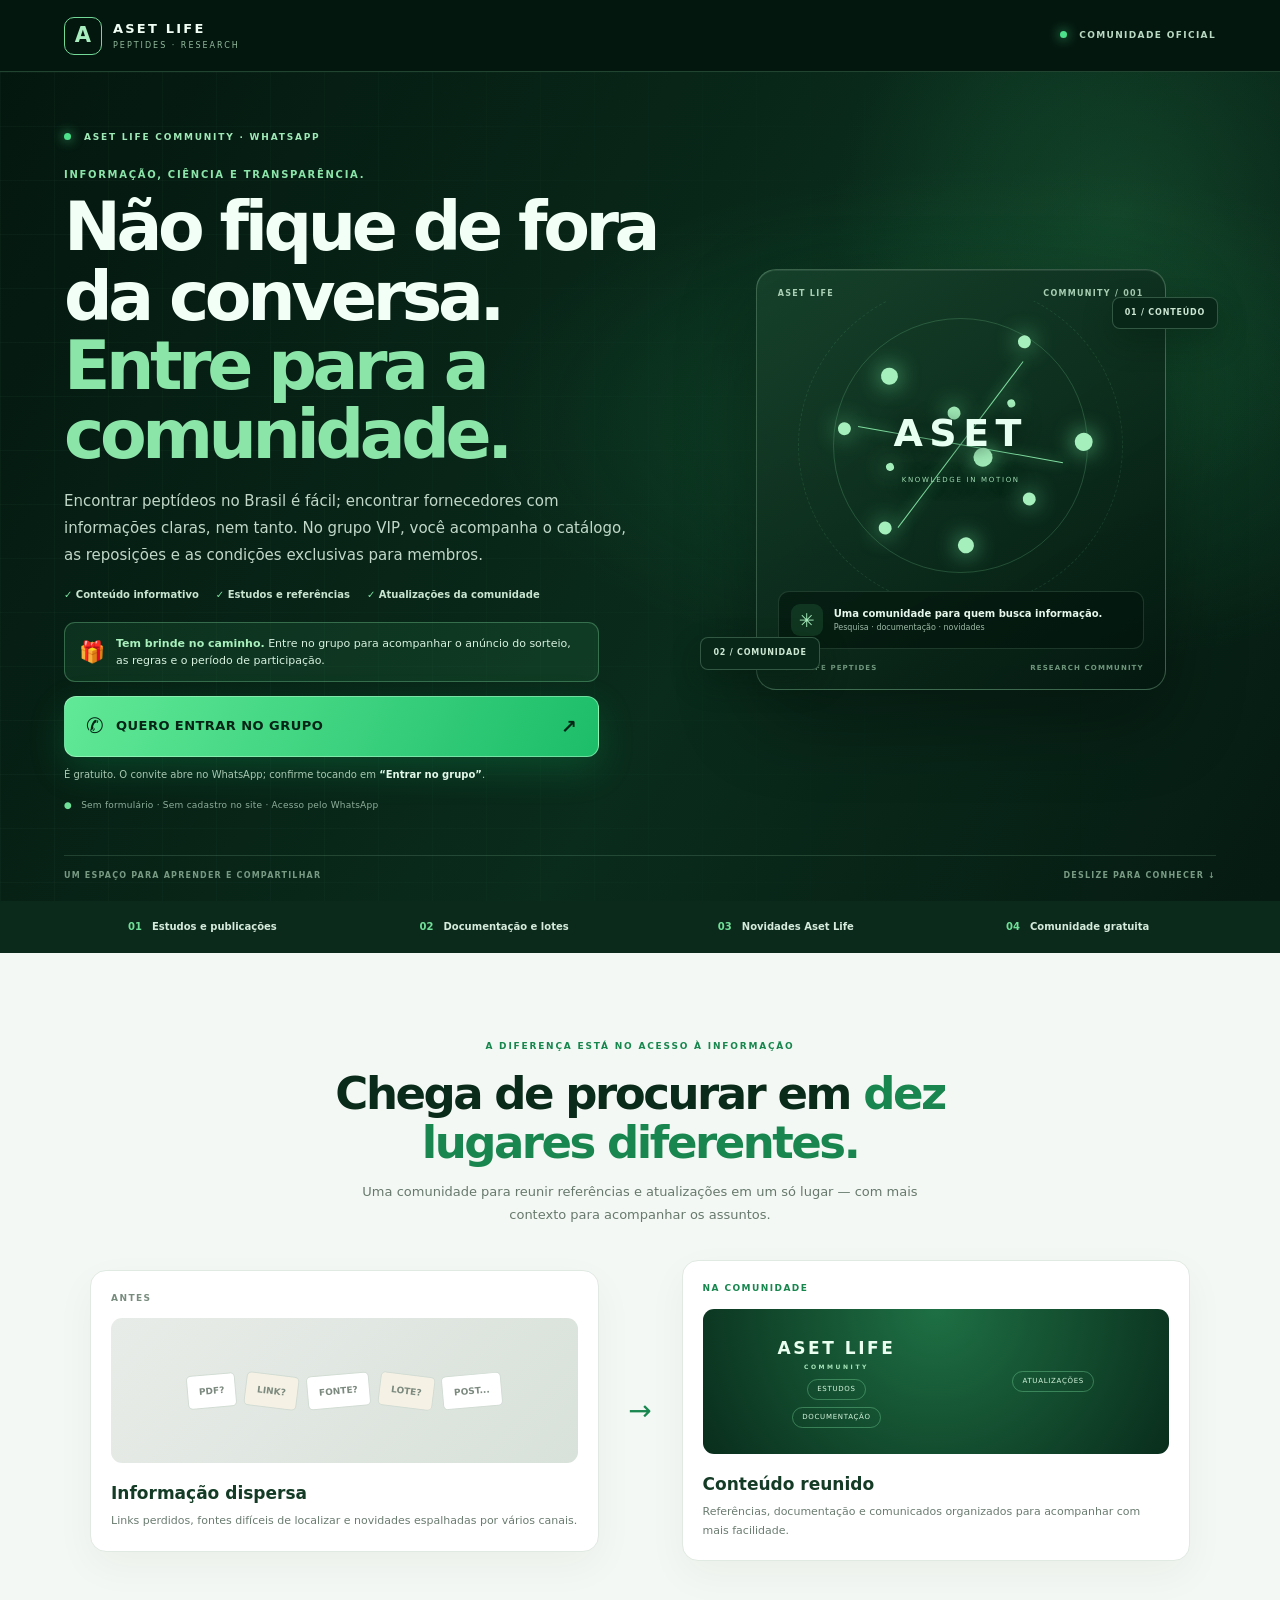
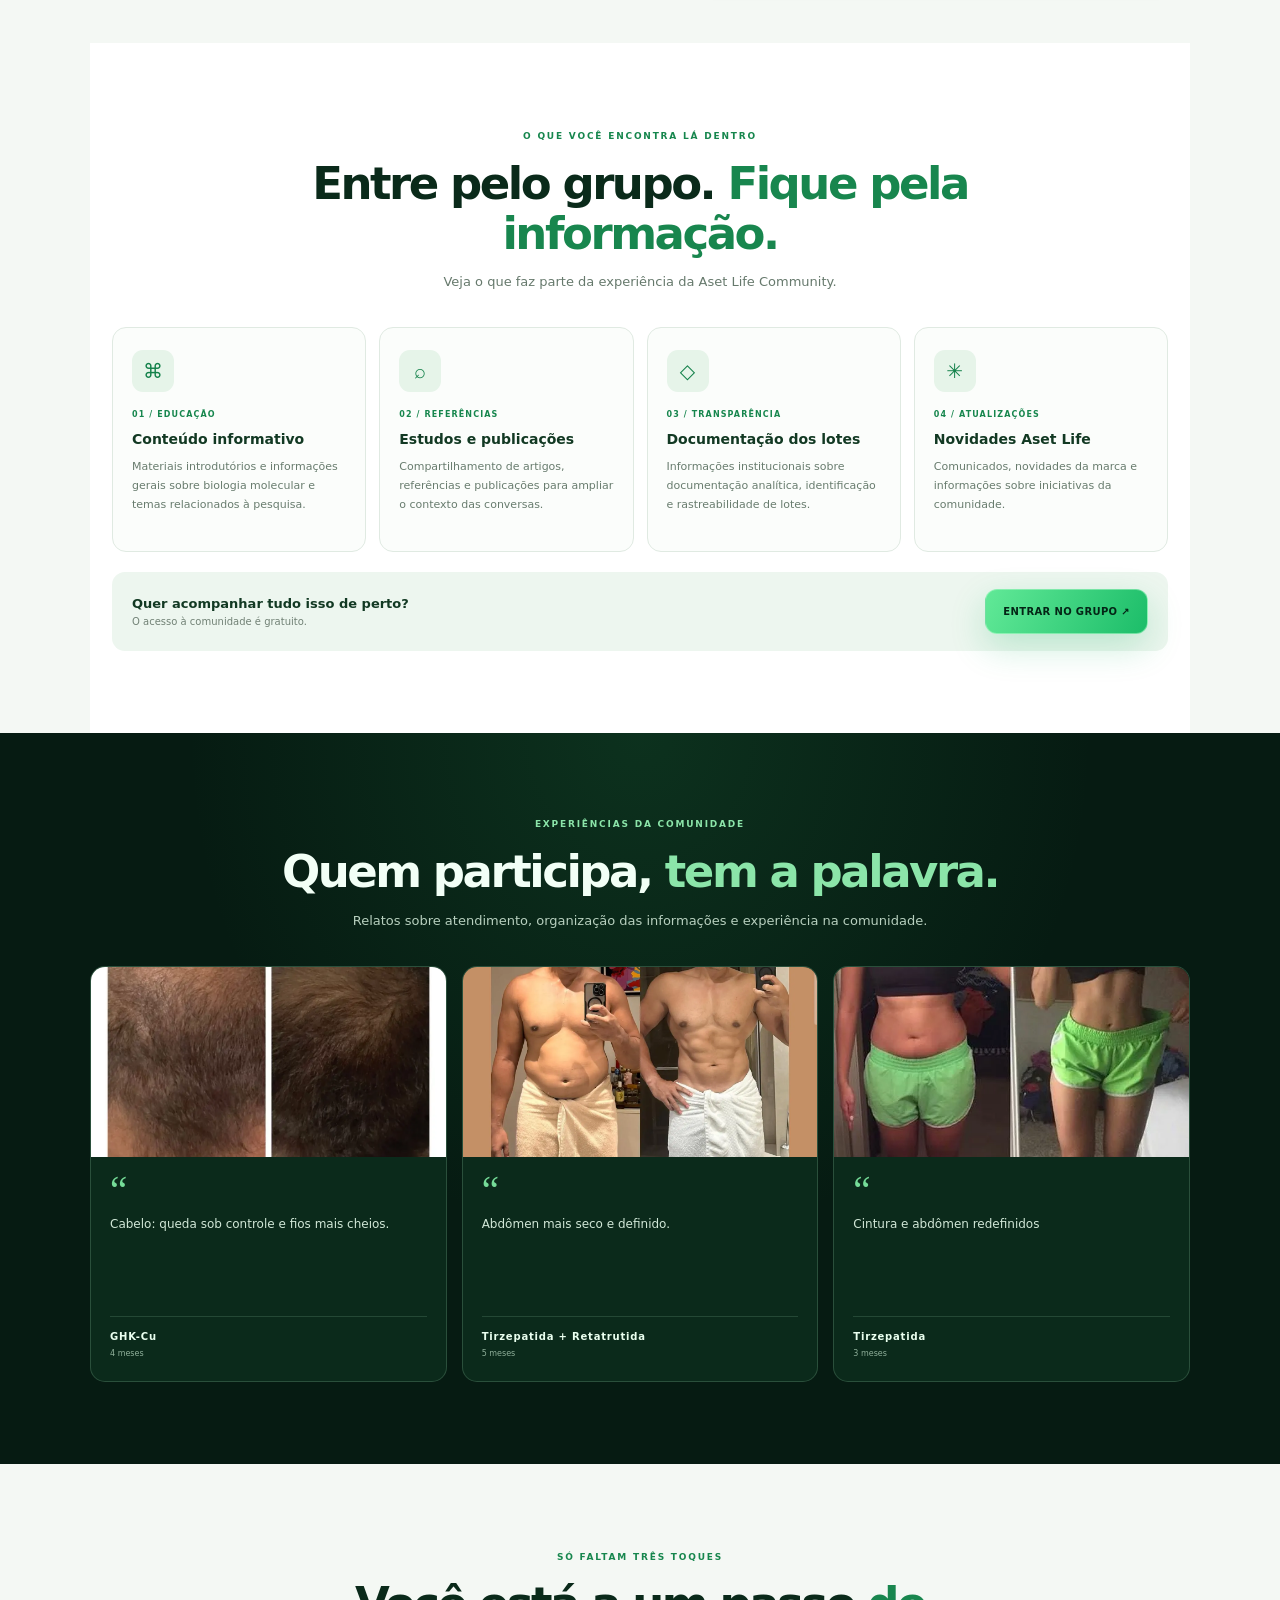
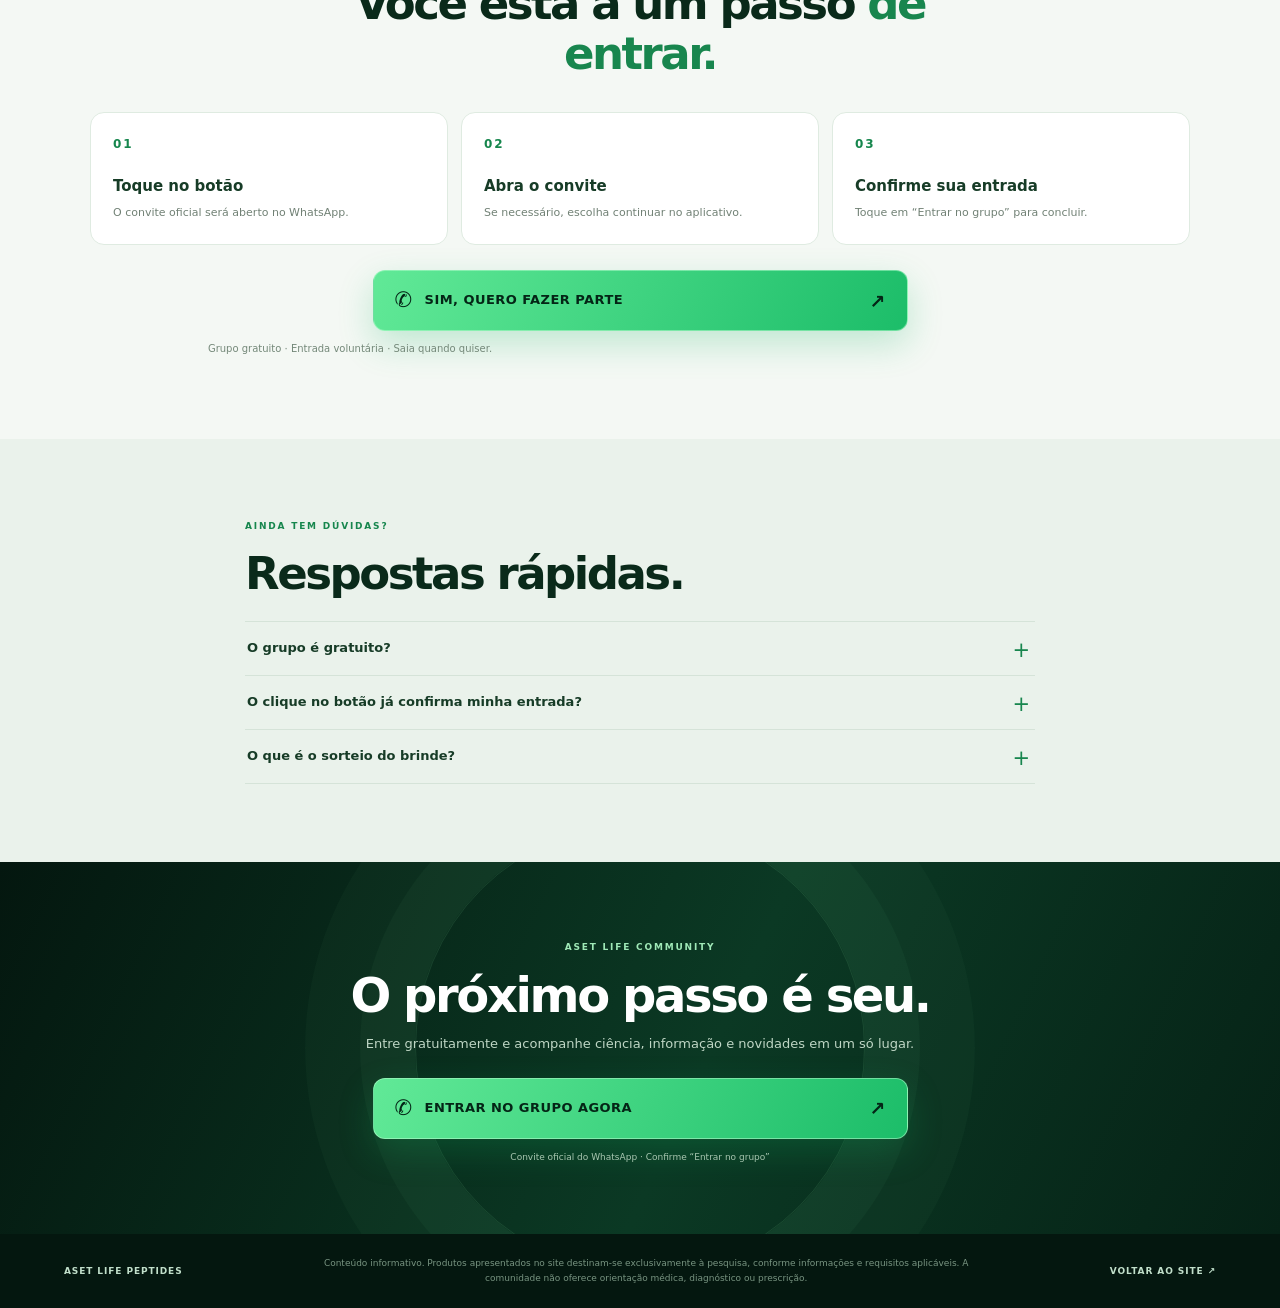
==== commit 45c9da7a: "Revise hero description and community testimonials Updated the hero description and testimonials in " ====
--- a/grupo/index.html
+++ b/grupo/index.html
@@ -56,7 +56,7 @@
           <div class="eyebrow"><span></span> ASET LIFE COMMUNITY · WHATSAPP</div>
           <p class="hero-pretitle">INFORMAÇÃO, CIÊNCIA E TRANSPARÊNCIA.</p>
           <h1>Não fique de fora da conversa. <em>Entre para a comunidade.</em></h1>
-          <p class="hero-description">Um espaço gratuito para acompanhar conteúdos sobre pesquisa molecular, publicações científicas, documentação de lotes e novidades da Aset Life.</p>
+          <p class="hero-description">Encontrar peptídeos no Brasil é fácil; encontrar fornecedores com informações claras, nem tanto. No grupo VIP, você acompanha o catálogo, as reposições e as condições exclusivas para membros.</p>
           <div class="hero-points">
             <span>✓ Conteúdo informativo</span><span>✓ Estudos e referências</span><span>✓ Atualizações da comunidade</span>
           </div>
@@ -110,25 +110,24 @@
 
     <section class="testimonials" id="depoimentos">
       <div class="section-wrap">
-        <div class="section-intro light"><span class="kicker">EXPERIÊNCIAS DA COMUNIDADE</span><h2>Quem participa, <em>tem a palavra.</em></h2><p>Relatos sobre atendimento, organização das informações e experiência na comunidade. Publicaremos apenas depoimentos reais, com autorização.</p></div>
+        <div class="section-intro light"><span class="kicker">EXPERIÊNCIAS DA COMUNIDADE</span><h2>Quem participa, <em>tem a palavra.</em></h2><p>Relatos sobre atendimento, organização das informações e experiência na comunidade.</p></div>
         <div class="testimonial-grid">
           <!-- DEPOIMENTO 01: substitua o caminho da imagem abaixo pelo arquivo enviado para assets/img/depoimentos/. Ex.: ../assets/img/depoimentos/depoimento-01.webp -->
           <article class="testimonial-card">
-            <div class="testimonial-photo"><img src="../assets/img/depoimentos/depoimento-01.webp" alt="Foto autorizada do membro 1" onerror="this.style.display='none'" onload="this.nextElementSibling.style.display='none'"><span>ADICIONE A FOTO 01<br><small>assets/img/depoimentos/depoimento-01.webp</small></span></div>
-            <div class="testimonial-body"><div class="quote-mark">“</div><p>[INSIRA AQUI UM DEPOIMENTO REAL SOBRE A EXPERIÊNCIA NA COMUNIDADE.]</p><div class="testimonial-author"><strong>[NOME OU INICIAIS]</strong><small>[MEMBRO / CLIENTE · COM AUTORIZAÇÃO]</small></div></div>
+            <div class="testimonial-photo"><img src="../assets/img/depoimentos/depoimento-01.webp" alt="" onerror="this.style.display='none'" onload="this.nextElementSibling.style.display='none'"><span><br><small>assets/img/depoimentos/depoimento-01.webp</small></span></div>
+            <div class="testimonial-body"><div class="quote-mark">“</div><p>Cabelo: queda sob controle e fios mais cheios.</p><div class="testimonial-author"><strong>GHK-Cu</strong><small>4 meses</small></div></div>
           </article>
           <!-- DEPOIMENTO 02: troque imagem, texto e identificação. Não publique relatos fictícios. -->
           <article class="testimonial-card">
-            <div class="testimonial-photo"><img src="../assets/img/depoimentos/depoimento-02.webp" alt="Foto autorizada do membro 2" onerror="this.style.display='none'" onload="this.nextElementSibling.style.display='none'"><span>ADICIONE A FOTO 02<br><small>assets/img/depoimentos/depoimento-02.webp</small></span></div>
-            <div class="testimonial-body"><div class="quote-mark">“</div><p>[INSIRA AQUI UM DEPOIMENTO REAL SOBRE DOCUMENTAÇÃO, CONTEÚDO OU ATENDIMENTO.]</p><div class="testimonial-author"><strong>[NOME OU INICIAIS]</strong><small>[MEMBRO / CLIENTE · COM AUTORIZAÇÃO]</small></div></div>
+            <div class="testimonial-photo"><img src="../assets/img/depoimentos/depoimento-02.webp" alt="" onerror="this.style.display='none'" onload="this.nextElementSibling.style.display='none'"><span><br><small>assets/img/depoimentos/depoimento-02.webp</small></span></div>
+            <div class="testimonial-body"><div class="quote-mark">“</div><p>Abdômen mais seco e definido.</p><div class="testimonial-author"><strong>Tirzepatida + Retatrutida</strong><small>5 meses</small></div></div>
           </article>
           <!-- DEPOIMENTO 03: troque imagem, texto e identificação. Remova o cartão se não houver relato autorizado. -->
           <article class="testimonial-card">
             <div class="testimonial-photo"><img src="../assets/img/depoimentos/depoimento-03.webp" alt="Foto autorizada do membro 3" onerror="this.style.display='none'" onload="this.nextElementSibling.style.display='none'"><span>ADICIONE A FOTO 03<br><small>assets/img/depoimentos/depoimento-03.webp</small></span></div>
-            <div class="testimonial-body"><div class="quote-mark">“</div><p>[INSIRA AQUI UM DEPOIMENTO REAL SOBRE A EXPERIÊNCIA NA COMUNIDADE.]</p><div class="testimonial-author"><strong>[NOME OU INICIAIS]</strong><small>[MEMBRO / CLIENTE · COM AUTORIZAÇÃO]</small></div></div>
+            <div class="testimonial-body"><div class="quote-mark">“</div><p>Cintura e abdômen redefinidos</p><div class="testimonial-author"><strong>Tirzepatida</strong><small>3 meses</small></div></div>
           </article>
         </div>
-        <p class="testimonial-note">Os campos entre colchetes são espaços reservados para edição. Substitua-os por relatos verificáveis e autorizados antes de divulgar a página.</p>
       </div>
     </section>
 
@@ -144,8 +143,6 @@
         <details><summary>O grupo é gratuito?</summary><p>Sim. O acesso ao grupo é gratuito. Basta aceitar o convite no WhatsApp.</p></details>
         <details><summary>O clique no botão já confirma minha entrada?</summary><p>Não. O botão abre o convite. Para concluir, toque em “Entrar no grupo” na tela do WhatsApp.</p></details>
         <details><summary>O que é o sorteio do brinde?</summary><p>Haverá um sorteio de um brinde entre membros da comunidade. O brinde, período, condições e critérios serão comunicados no grupo. A participação não é automática apenas pelo clique no anúncio ou no convite.</p></details>
-        <details><summary>O grupo oferece orientação de uso ou recomendações médicas?</summary><p>Não. A comunidade é informativa e não oferece diagnóstico, prescrição, recomendação de dose ou orientação para uso humano ou veterinário.</p></details>
-        <details><summary>Meu telefone ficará visível?</summary><p>Em grupos do WhatsApp, seu número pode ficar visível para outros participantes, conforme o funcionamento e as configurações de privacidade do aplicativo. Revise suas configurações antes de entrar.</p></details>
       </div>
     </section>
 
@@ -193,4 +190,4 @@
   }());
   </script>
 </body>
-</html>+</html>
